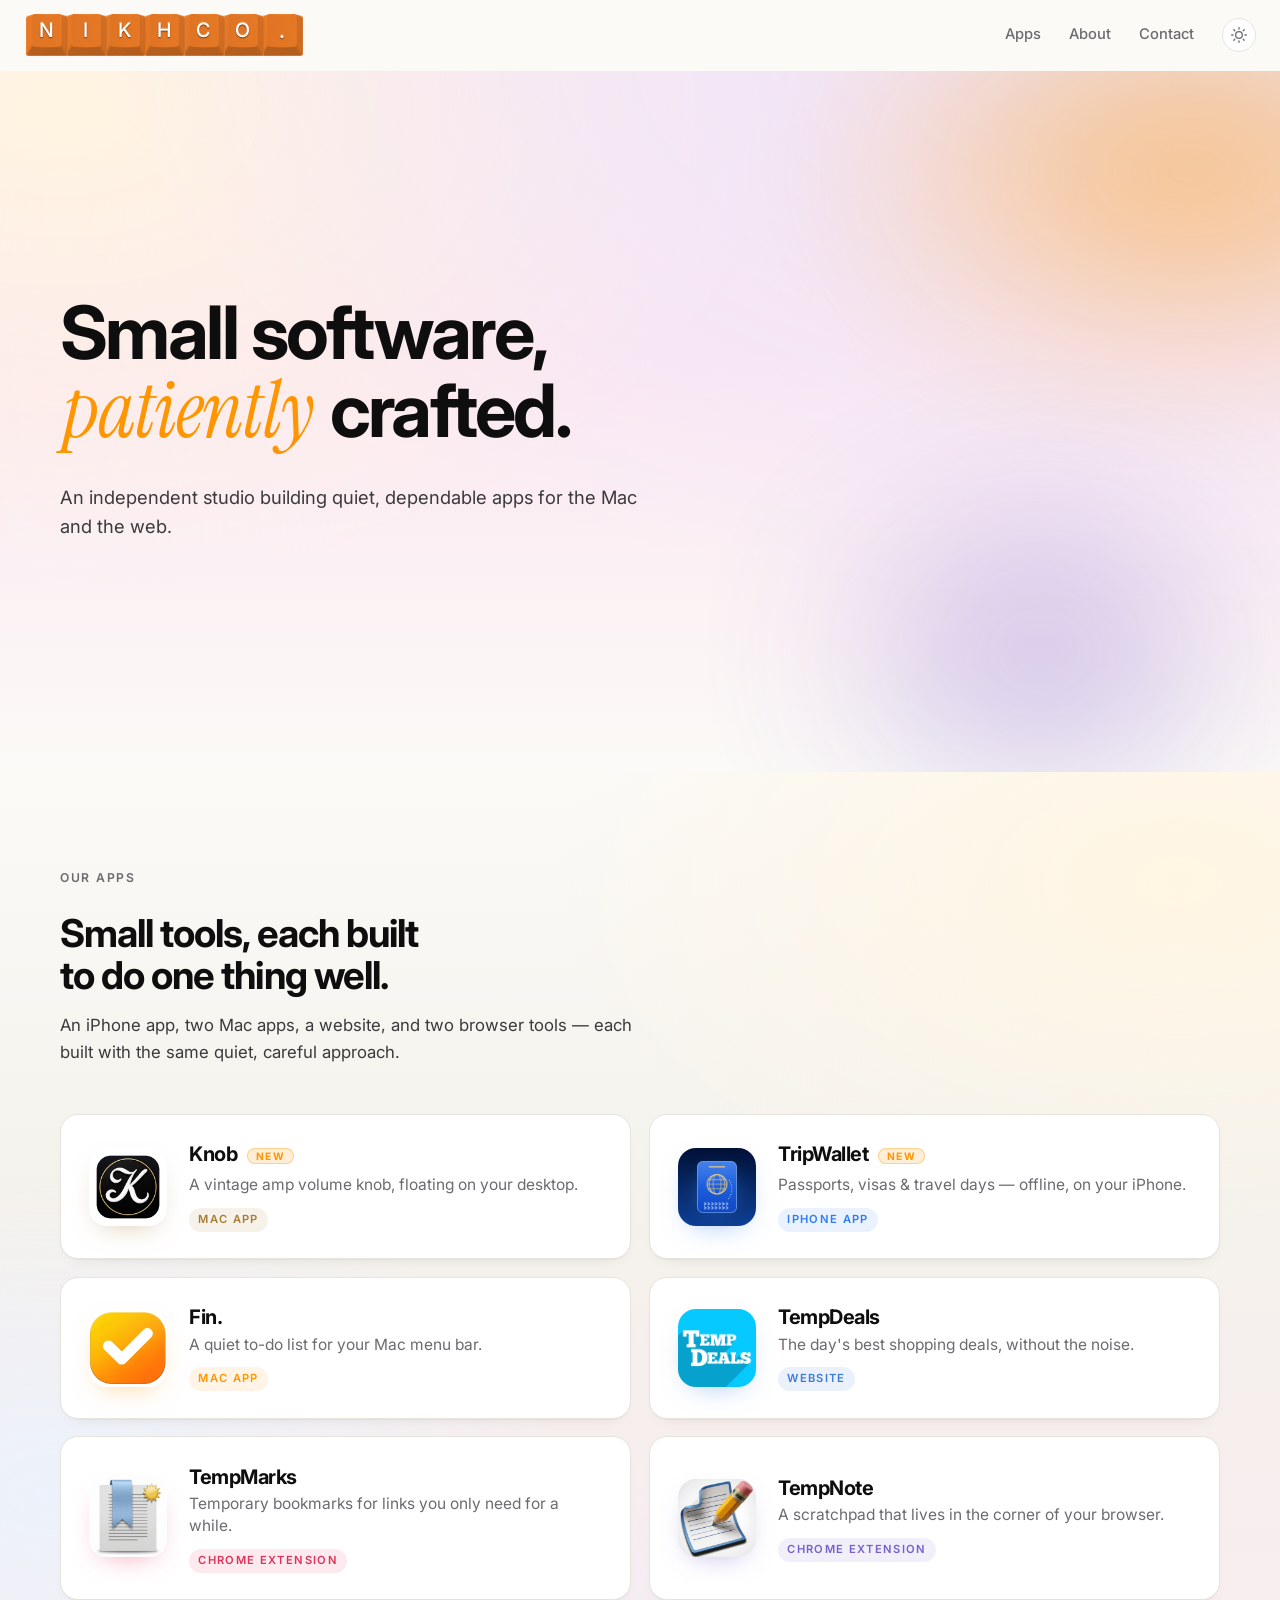
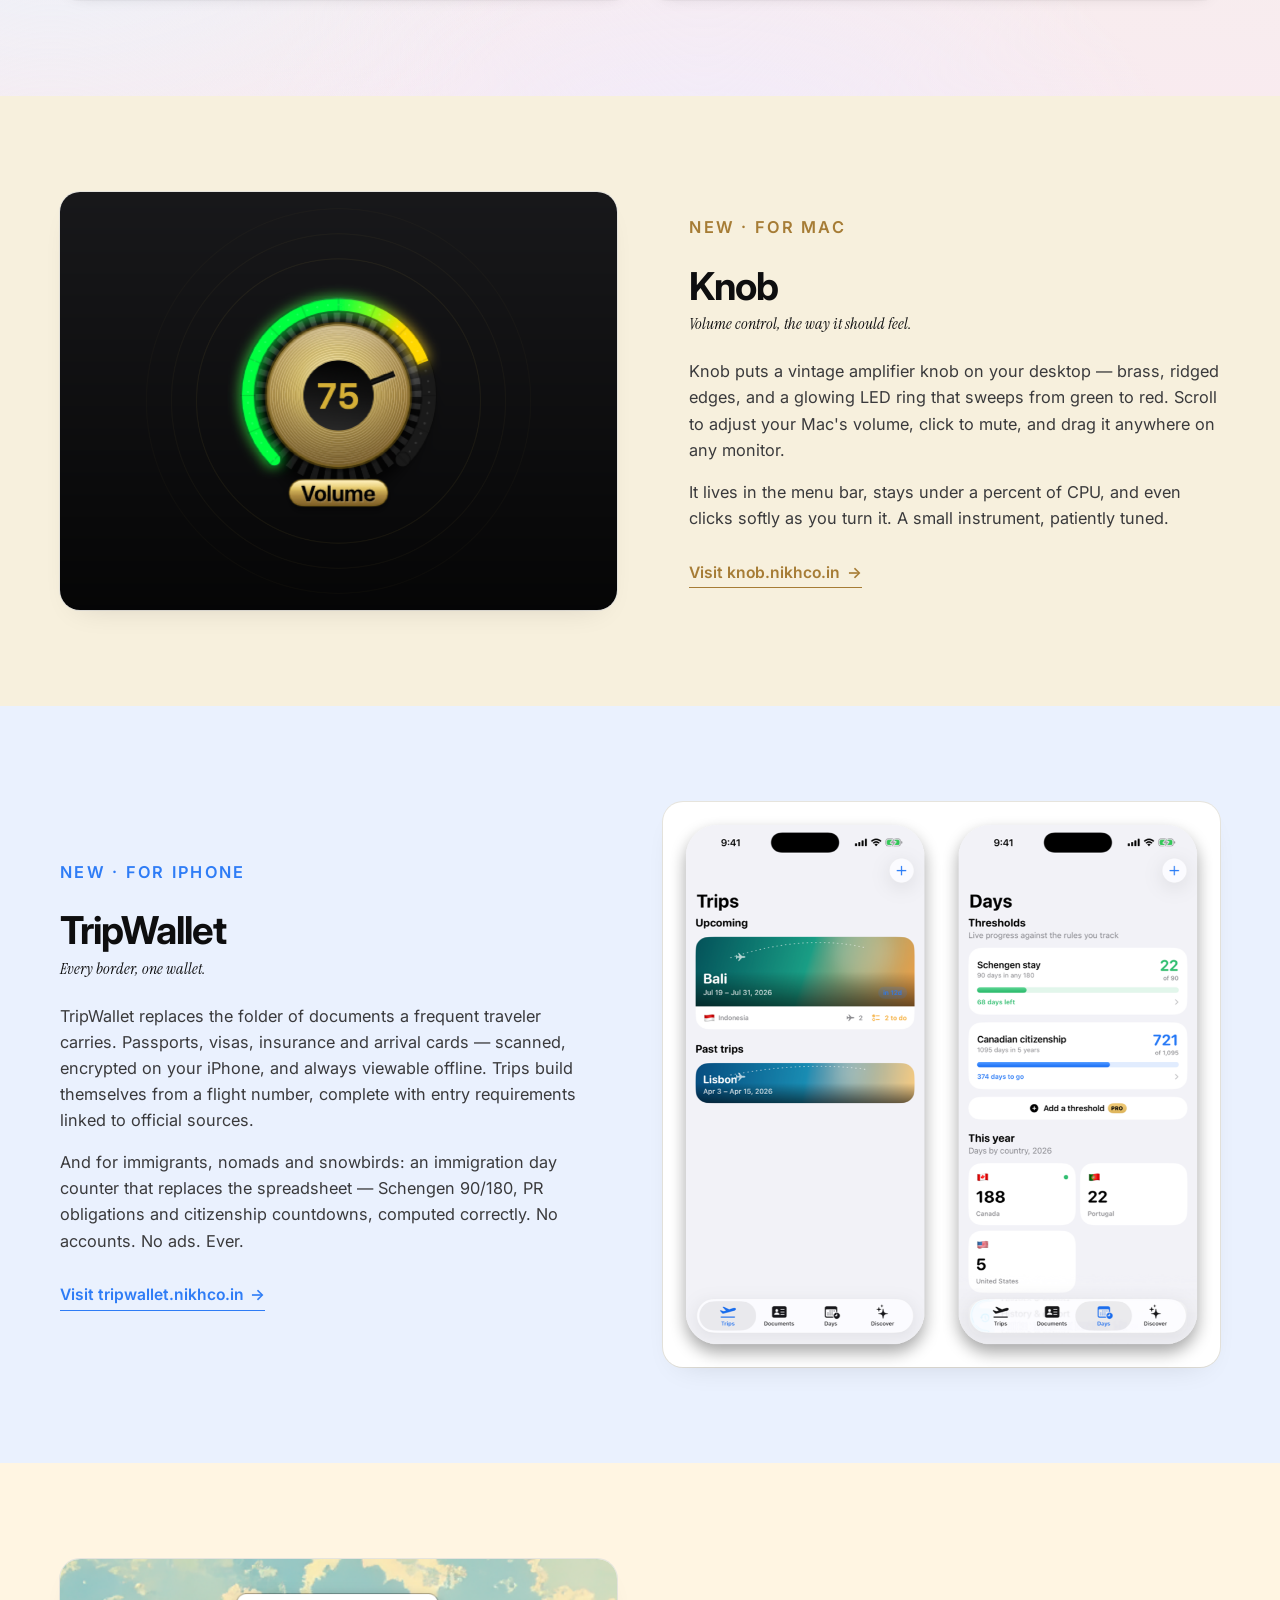
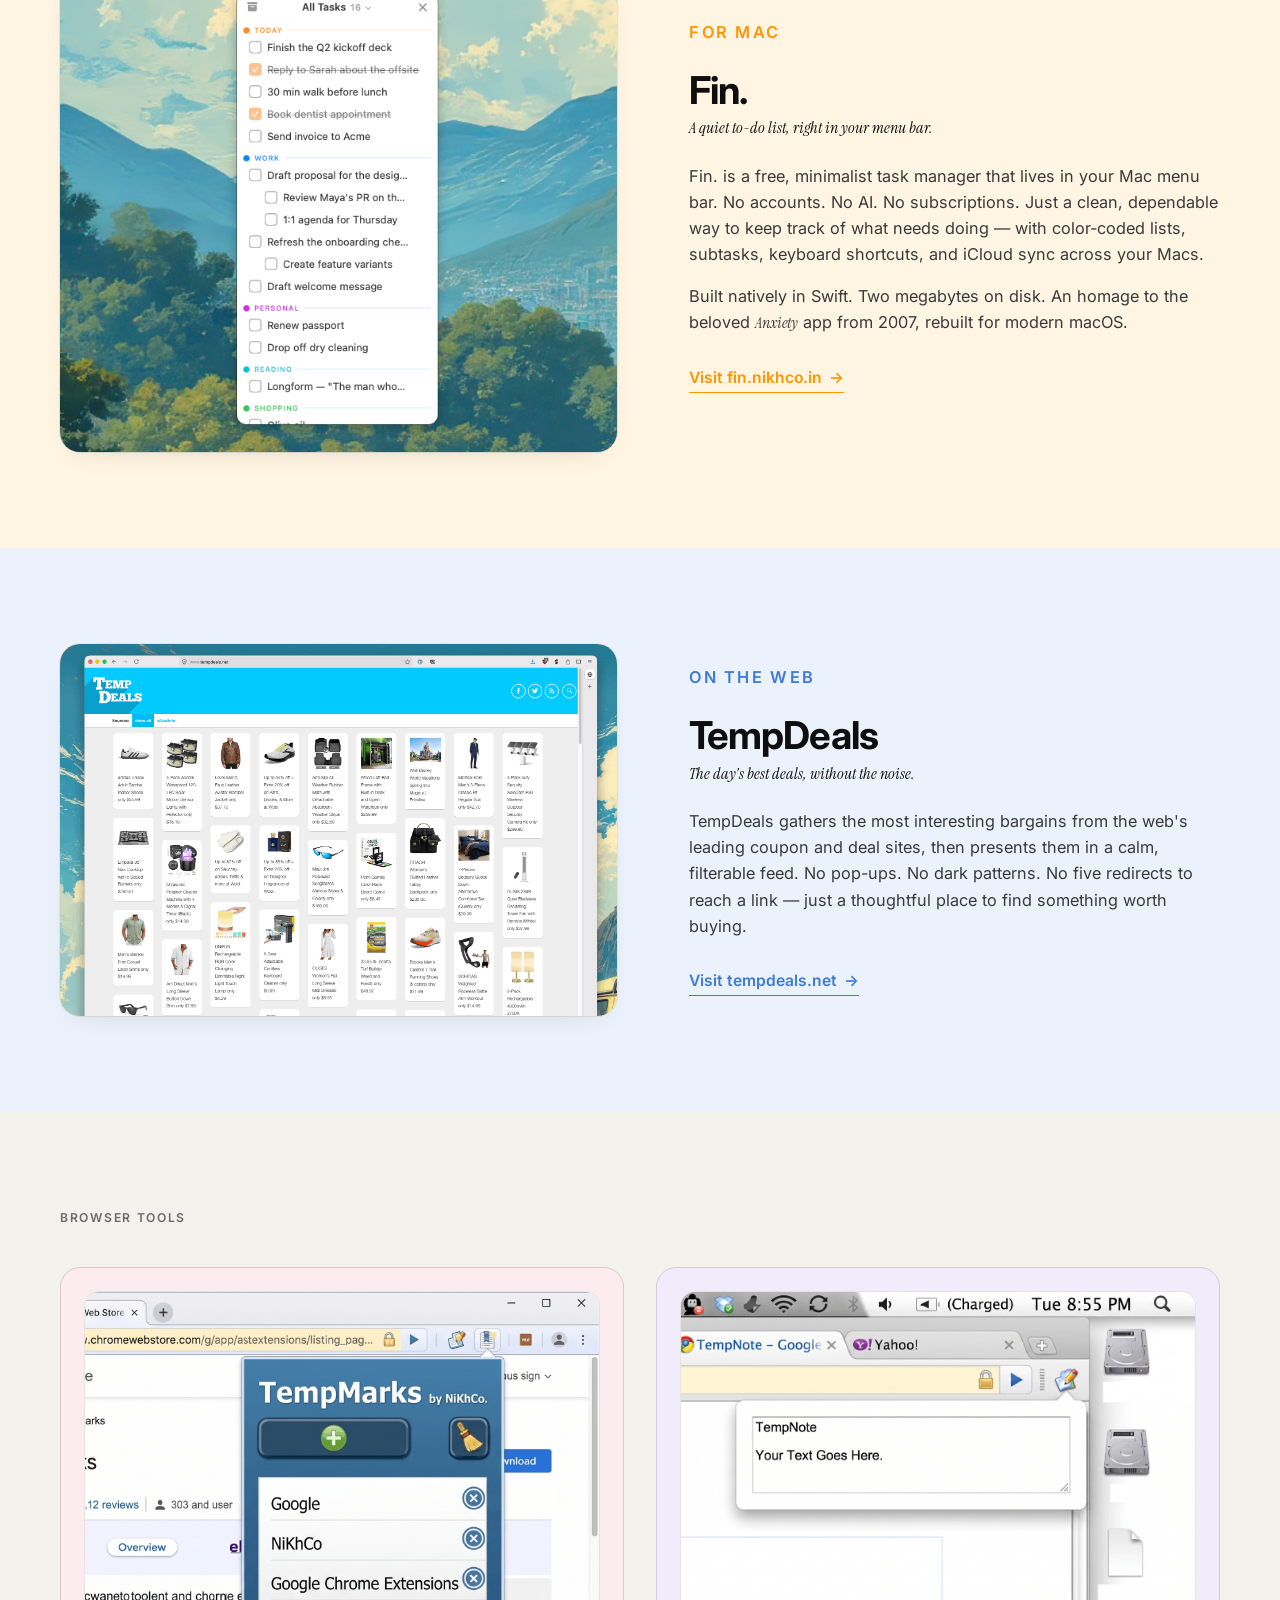
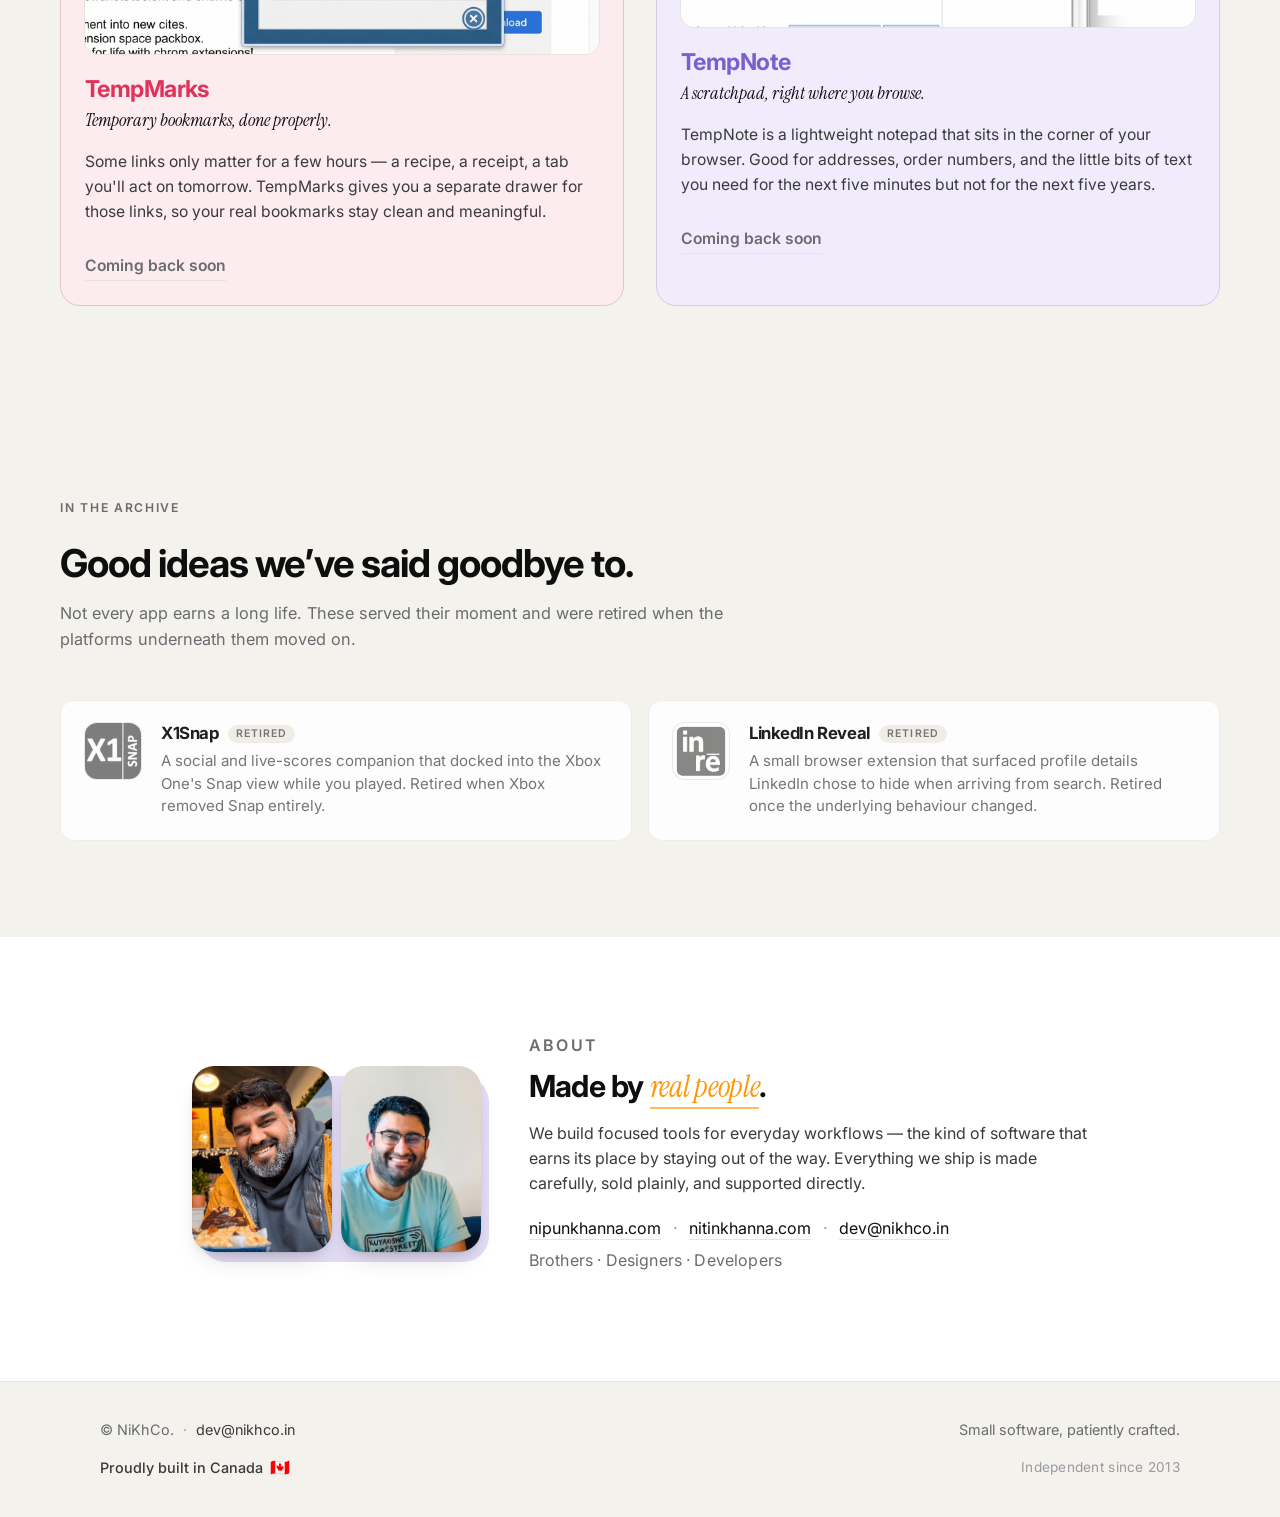
==== index.html @ 1d5c645f "Add Knob (Mac volume knob) — tile, feature section, JSON-LD; header + apps polish - Knob entry first" ====
<!DOCTYPE html>
<html lang="en">
  <head>
    <meta charset="UTF-8" />
    <meta name="viewport" content="width=device-width, initial-scale=1.0" />
    <meta http-equiv="X-UA-Compatible" content="IE=edge" />

    <!-- Primary SEO -->
    <title>NiKhCo. — Small software, patiently made. | Independent Mac &amp; web app studio</title>
    <meta
      name="description"
      content="NiKhCo. is an independent software studio building small, dependable apps for iPhone, Mac and the web. Makers of Knob (desktop volume knob for Mac), TripWallet (iOS travel document wallet), Fin. (menu bar to-do list for Mac), TempDeals, TempMarks, and TempNote. Proudly built in Canada since 2013."
    />
    <meta
      name="keywords"
      content="NiKhCo, independent software studio, Mac app studio, indie Mac developer, Knob, Mac volume knob widget, TripWallet, travel wallet iOS app, Fin app, Fin Mac to-do list, TempDeals, TempMarks, TempNote, small software, utility apps, Chrome extensions, Canadian software studio, quiet apps, minimalist software"
    />
    <meta name="author" content="NiKhCo." />
    <meta name="publisher" content="NiKhCo." />
    <meta name="robots" content="index, follow, max-image-preview:large, max-snippet:-1, max-video-preview:-1" />
    <meta name="googlebot" content="index, follow" />
    <meta name="bingbot" content="index, follow" />
    <meta name="theme-color" content="#FAFAF9" media="(prefers-color-scheme: light)" />
    <meta name="theme-color" content="#0E0E0F" media="(prefers-color-scheme: dark)" />
    <meta name="color-scheme" content="light dark" />

    <!-- AEO: Allow AI crawlers so LLMs can cite the studio accurately -->
    <meta name="GPTBot" content="index, follow" />
    <meta name="ClaudeBot" content="index, follow" />
    <meta name="PerplexityBot" content="index, follow" />
    <meta name="Google-Extended" content="index, follow" />
    <meta name="CCBot" content="index, follow" />
    <meta name="anthropic-ai" content="index, follow" />
    <meta name="Applebot" content="index, follow" />
    <meta name="Applebot-Extended" content="index, follow" />

    <!-- Open Graph -->
    <meta property="og:type" content="website" />
    <meta property="og:site_name" content="NiKhCo." />
    <meta property="og:title" content="NiKhCo. — Small software, patiently made." />
    <meta property="og:description" content="An independent studio building small, dependable apps for the Mac and the web. Makers of Knob, TripWallet, Fin., TempDeals, TempMarks, and TempNote." />
    <meta property="og:url" content="https://www.nikhco.in/" />
    <meta property="og:image" content="https://www.nikhco.in/assets_nikhco/og-image.png" />
    <meta property="og:image:alt" content="NiKhCo. — Small software, patiently made." />
    <meta property="og:locale" content="en_US" />

    <!-- Twitter -->
    <meta name="twitter:card" content="summary_large_image" />
    <meta name="twitter:title" content="NiKhCo. — Small software, patiently made." />
    <meta name="twitter:description" content="An independent studio building small, dependable apps for the Mac and the web." />
    <meta name="twitter:image" content="https://www.nikhco.in/assets_nikhco/og-image.png" />

    <link rel="canonical" href="https://www.nikhco.in/" />
    <link rel="icon" type="image/svg+xml" href="favicon.svg" />
    <link rel="alternate" hreflang="en" href="https://www.nikhco.in/" />

    <link rel="preconnect" href="https://fonts.googleapis.com" />
    <link rel="preconnect" href="https://fonts.gstatic.com" crossorigin />
    <link
      href="https://fonts.googleapis.com/css2?family=Inter:wght@400;500;600;700&family=Instrument+Serif:ital@0;1&display=swap"
      rel="stylesheet"
    />
    <link rel="stylesheet" href="styles.css?v=DEV" />

    <!-- Structured Data: Organization -->
    <script type="application/ld+json">
    {
      "@context": "https://schema.org",
      "@type": "Organization",
      "name": "NiKhCo.",
      "alternateName": ["NiKhCo", "NIKHCO"],
      "url": "https://www.nikhco.in",
      "logo": "https://www.nikhco.in/favicon.svg",
      "email": "dev@nikhco.in",
      "description": "NiKhCo. is an independent software studio building small, dependable apps for the Mac and the web. Proudly built in Canada.",
      "foundingDate": "2013",
      "foundingLocation": { "@type": "Country", "name": "Canada" },
      "address": { "@type": "PostalAddress", "addressCountry": "CA" },
      "sameAs": [
        "https://www.nipunkhanna.com",
        "https://www.nitinkhanna.com"
      ]
    }
    </script>

    <!-- Structured Data: WebSite (sitelinks search) -->
    <script type="application/ld+json">
    {
      "@context": "https://schema.org",
      "@type": "WebSite",
      "name": "NiKhCo.",
      "url": "https://www.nikhco.in",
      "publisher": { "@type": "Organization", "name": "NiKhCo." },
      "inLanguage": "en"
    }
    </script>

    <!-- Structured Data: ItemList of apps (AEO — lets LLMs enumerate products) -->
    <script type="application/ld+json">
    {
      "@context": "https://schema.org",
      "@type": "ItemList",
      "name": "Apps by NiKhCo.",
      "itemListOrder": "https://schema.org/ItemListUnordered",
      "numberOfItems": 6,
      "itemListElement": [
        {
          "@type": "ListItem",
          "position": 1,
          "item": {
            "@type": "SoftwareApplication",
            "name": "Knob",
            "description": "A vintage amp-inspired volume knob that floats on the Mac desktop. Scroll to adjust system volume, click to mute, drag it anywhere. Free download.",
            "applicationCategory": "UtilitiesApplication",
            "operatingSystem": "macOS 12.0 or later",
            "url": "https://knob.nikhco.in",
            "offers": { "@type": "Offer", "price": "0.00", "priceCurrency": "USD" },
            "publisher": { "@type": "Organization", "name": "NiKhCo." }
          }
        },
        {
          "@type": "ListItem",
          "position": 2,
          "item": {
            "@type": "SoftwareApplication",
            "name": "TripWallet",
            "description": "A premium, offline-first iOS travel wallet: passports, visas and trips encrypted on-device, entry-requirement checklists linked to official sources, and an immigration day counter with correct Schengen 90/180 math.",
            "applicationCategory": "TravelApplication",
            "operatingSystem": "iOS 26.0 or later",
            "url": "https://tripwallet.nikhco.in",
            "offers": { "@type": "Offer", "price": "0.00", "priceCurrency": "USD" },
            "publisher": { "@type": "Organization", "name": "NiKhCo." }
          }
        },
        {
          "@type": "ListItem",
          "position": 3,
          "item": {
            "@type": "SoftwareApplication",
            "name": "Fin.",
            "description": "A free, minimalist to-do list app that lives in the Mac menu bar. No accounts, no AI, no subscriptions. iCloud sync across Macs.",
            "applicationCategory": "ProductivityApplication",
            "operatingSystem": "macOS 13.0 or later",
            "url": "https://fin.nikhco.in",
            "offers": { "@type": "Offer", "price": "0.00", "priceCurrency": "USD" },
            "publisher": { "@type": "Organization", "name": "NiKhCo." }
          }
        },
        {
          "@type": "ListItem",
          "position": 4,
          "item": {
            "@type": "WebApplication",
            "name": "TempDeals",
            "description": "A calm, filterable feed of the best shopping deals from around the web.",
            "applicationCategory": "ShoppingApplication",
            "operatingSystem": "Web",
            "url": "https://tempdeals.net",
            "publisher": { "@type": "Organization", "name": "NiKhCo." }
          }
        },
        {
          "@type": "ListItem",
          "position": 5,
          "item": {
            "@type": "SoftwareApplication",
            "name": "TempMarks",
            "description": "A Chrome extension for temporary bookmarks — a separate drawer for links you only need for a little while.",
            "applicationCategory": "BrowserApplication",
            "operatingSystem": "Chrome",
            "publisher": { "@type": "Organization", "name": "NiKhCo." }
          }
        },
        {
          "@type": "ListItem",
          "position": 6,
          "item": {
            "@type": "SoftwareApplication",
            "name": "TempNote",
            "description": "A Chrome extension scratchpad that sits in the corner of your browser for short-lived notes.",
            "applicationCategory": "BrowserApplication",
            "operatingSystem": "Chrome",
            "publisher": { "@type": "Organization", "name": "NiKhCo." }
          }
        }
      ]
    }
    </script>

    <!-- Structured Data: FAQPage (AEO — answers LLMs may cite) -->
    <script type="application/ld+json">
    {
      "@context": "https://schema.org",
      "@type": "FAQPage",
      "mainEntity": [
        {
          "@type": "Question",
          "name": "What is NiKhCo.?",
          "acceptedAnswer": {
            "@type": "Answer",
            "text": "NiKhCo. is an independent software studio building small, dependable apps for the Mac and the web. It focuses on quiet, well-crafted tools that earn their place by staying out of the way. The studio is based in Canada and has been shipping independent software since 2013."
          }
        },
        {
          "@type": "Question",
          "name": "What apps does NiKhCo. make?",
          "acceptedAnswer": {
            "@type": "Answer",
            "text": "NiKhCo. makes six active apps: Knob — a vintage amp-inspired volume knob that floats on the Mac desktop; TripWallet — an offline-first iOS travel wallet for passports, visas, trips and immigration day counts; Fin. — a free, minimalist to-do list for the Mac menu bar; TempDeals — a clean, filterable feed of the best shopping deals from around the web; TempMarks — a Chrome extension for temporary bookmarks; and TempNote — a Chrome extension scratchpad for short-lived notes."
          }
        },
        {
          "@type": "Question",
          "name": "Is Fin. really free?",
          "acceptedAnswer": {
            "@type": "Answer",
            "text": "Yes. Fin. is completely free, with no subscriptions, in-app purchases, or feature locks. It does not require an account and uses no AI."
          }
        },
        {
          "@type": "Question",
          "name": "Where is NiKhCo. based?",
          "acceptedAnswer": {
            "@type": "Answer",
            "text": "NiKhCo. is proudly built in Canada and has operated as an independent studio since 2013."
          }
        },
        {
          "@type": "Question",
          "name": "How do I contact NiKhCo.?",
          "acceptedAnswer": {
            "@type": "Answer",
            "text": "You can reach the studio at dev@nikhco.in. Product-specific questions for Fin. can go to fin@nikhco.in."
          }
        }
      ]
    }
    </script>
  </head>
  <body>
    <header class="top" role="banner">
      <div class="top-inner">
        <a class="logo-tile" href="#top" aria-label="NiKhCo. home">
          <iframe
            class="logo-embed"
            src="nikhco-logo.html?v=DEV"
            title="NiKhCo. logo"
            scrolling="no"
            tabindex="-1"
            aria-hidden="true"
          ></iframe>
        </a>
        <nav class="top-nav" aria-label="Primary">
          <a href="#apps">Apps</a>
          <a href="#about">About</a>
          <a href="mailto:dev@nikhco.in">Contact</a>
          <button class="theme-toggle" id="themeToggle" aria-label="Toggle theme" type="button">
            <svg class="icon-sun" width="16" height="16" viewBox="0 0 24 24" fill="none" stroke="currentColor" stroke-width="2" stroke-linecap="round" stroke-linejoin="round" aria-hidden="true"><circle cx="12" cy="12" r="5"/><line x1="12" y1="1" x2="12" y2="3"/><line x1="12" y1="21" x2="12" y2="23"/><line x1="4.22" y1="4.22" x2="5.64" y2="5.64"/><line x1="18.36" y1="18.36" x2="19.78" y2="19.78"/><line x1="1" y1="12" x2="3" y2="12"/><line x1="21" y1="12" x2="23" y2="12"/><line x1="4.22" y1="19.78" x2="5.64" y2="18.36"/><line x1="18.36" y1="5.64" x2="19.78" y2="4.22"/></svg>
            <svg class="icon-moon" width="15" height="15" viewBox="0 0 24 24" fill="none" stroke="currentColor" stroke-width="2" stroke-linecap="round" stroke-linejoin="round" aria-hidden="true"><path d="M21 12.79A9 9 0 1 1 11.21 3 7 7 0 0 0 21 12.79z"/></svg>
          </button>
        </nav>
      </div>
    </header>

    <main id="top">
      <!-- HERO -->
      <section class="hero">
        <div class="hero-glow" aria-hidden="true"></div>
        <div class="hero-glow-2" aria-hidden="true"></div>
        <div class="section-inner hero-inner">
          <h1>Small software,<br><em>patiently</em> crafted.</h1>
          <p class="hero-sub">
            An independent studio building quiet, dependable apps for the Mac
            and the web.
          </p>
        </div>
      </section>

      <!-- APPS GRID -->
      <section id="apps" class="apps">
        <div class="section-inner">
          <p class="eyebrow">Our apps</p>
          <h2>Small tools, each built to do one thing well.</h2>
          <p class="apps-lede">
            An iPhone app, two Mac apps, a website, and two browser tools —
            each built with the same quiet, careful approach.
          </p>

          <div class="apps-grid">
            <a class="app-tile app-tile--knob" href="#knob">
              <div class="app-icon">
                <img src="assets_nikhco/products/Knob_Logo.png" alt="Knob app icon — cursive K on a dark badge with a gold ring" />
              </div>
              <div class="app-meta">
                <div class="app-meta-head">
                  <h3>Knob</h3>
                  <span class="chip chip-new">New</span>
                </div>
                <p>A vintage amp volume knob, floating on your desktop.</p>
                <span class="app-platform">Mac app</span>
              </div>
            </a>

            <a class="app-tile app-tile--tripwallet" href="#tripwallet">
              <div class="app-icon">
                <img src="assets_nikhco/products/TripWallet_Logo.png" alt="TripWallet app icon — blue passport with gold globe" />
              </div>
              <div class="app-meta">
                <div class="app-meta-head">
                  <h3>TripWallet</h3>
                  <span class="chip chip-new">New</span>
                </div>
                <p>Passports, visas &amp; travel days — offline, on your iPhone.</p>
                <span class="app-platform">iPhone app</span>
              </div>
            </a>

            <a class="app-tile app-tile--fin" href="#fin">
              <div class="app-icon">
                <img src="assets_nikhco/products/fin_logo.png" alt="Fin. app icon — orange rounded square with white checkmark" />
              </div>
              <div class="app-meta">
                <h3>Fin.</h3>
                <p>A quiet to-do list for your Mac menu bar.</p>
                <span class="app-platform">Mac app</span>
              </div>
            </a>

            <a class="app-tile app-tile--deals" href="#tempdeals">
              <div class="app-icon">
                <img src="assets_nikhco/products/TempDeals_Logo.png" alt="TempDeals logo" />
              </div>
              <div class="app-meta">
                <h3>TempDeals</h3>
                <p>The day's best shopping deals, without the noise.</p>
                <span class="app-platform">Website</span>
              </div>
            </a>

            <a class="app-tile app-tile--marks" href="#tempmarks">
              <div class="app-icon">
                <img src="assets_nikhco/products/TempMarks_Logo.png" alt="TempMarks logo" />
              </div>
              <div class="app-meta">
                <h3>TempMarks</h3>
                <p>Temporary bookmarks for links you only need for a while.</p>
                <span class="app-platform">Chrome extension</span>
              </div>
            </a>

            <a class="app-tile app-tile--note" href="#tempnote">
              <div class="app-icon">
                <img src="assets_nikhco/products/TempNotes_Logo.png" alt="TempNote logo" />
              </div>
              <div class="app-meta">
                <h3>TempNote</h3>
                <p>A scratchpad that lives in the corner of your browser.</p>
                <span class="app-platform">Chrome extension</span>
              </div>
            </a>
          </div>
        </div>
      </section>

      <!-- FEATURED: KNOB -->
      <section id="knob" class="feature feature--knob">
        <div class="section-inner feature-inner">
          <div class="feature-media">
            <img
              src="assets_nikhco/products/Knob_Screenshot.png"
              alt="Knob for Mac — a brass volume knob with a glowing LED ring, floating on the desktop"
              loading="lazy"
            />
          </div>
          <div class="feature-body">
            <p class="eyebrow eyebrow--accent">New · For Mac</p>
            <h2>Knob</h2>
            <p class="feature-tagline">Volume control, the way it should feel.</p>
            <p>
              Knob puts a vintage amplifier knob on your desktop — brass,
              ridged edges, and a glowing LED ring that sweeps from green to
              red. Scroll to adjust your Mac's volume, click to mute, and drag
              it anywhere on any monitor.
            </p>
            <p>
              It lives in the menu bar, stays under a percent of CPU, and even
              clicks softly as you turn it. A small instrument, patiently
              tuned.
            </p>
            <a class="learn-more" href="https://knob.nikhco.in" target="_blank" rel="noreferrer">
              Visit knob.nikhco.in <span aria-hidden="true">→</span>
            </a>
          </div>
        </div>
      </section>

      <!-- FEATURED: TRIPWALLET -->
      <section id="tripwallet" class="feature feature--tripwallet feature-alt">
        <div class="section-inner feature-inner">
          <div class="feature-media">
            <img
              src="assets_nikhco/products/TripWallet_Screenshots.png"
              alt="TripWallet for iPhone — trips with entry requirements and an immigration day counter with Schengen progress"
              loading="lazy"
            />
          </div>
          <div class="feature-body">
            <p class="eyebrow eyebrow--accent">New · For iPhone</p>
            <h2>TripWallet</h2>
            <p class="feature-tagline">Every border, one wallet.</p>
            <p>
              TripWallet replaces the folder of documents a frequent traveler
              carries. Passports, visas, insurance and arrival cards — scanned,
              encrypted on your iPhone, and always viewable offline. Trips build
              themselves from a flight number, complete with entry requirements
              linked to official sources.
            </p>
            <p>
              And for immigrants, nomads and snowbirds: an immigration day
              counter that replaces the spreadsheet — Schengen 90/180, PR
              obligations and citizenship countdowns, computed correctly. No
              accounts. No ads. Ever.
            </p>
            <a class="learn-more" href="https://tripwallet.nikhco.in" target="_blank" rel="noreferrer">
              Visit tripwallet.nikhco.in <span aria-hidden="true">→</span>
            </a>
          </div>
        </div>
      </section>

      <!-- FEATURED: FIN -->
      <section id="fin" class="feature feature--fin">
        <div class="section-inner feature-inner">
          <div class="feature-media">
            <img
              src="assets_nikhco/products/fin_screenshot.png"
              alt="Fin. for Mac — a quiet menu bar to-do list with color-coded lists and subtasks"
              loading="lazy"
            />
          </div>
          <div class="feature-body">
            <p class="eyebrow eyebrow--accent">For Mac</p>
            <h2>Fin.</h2>
            <p class="feature-tagline">A quiet to-do list, right in your menu bar.</p>
            <p>
              Fin. is a free, minimalist task manager that lives in your Mac
              menu bar. No accounts. No AI. No subscriptions. Just a clean,
              dependable way to keep track of what needs doing — with
              color-coded lists, subtasks, keyboard shortcuts, and iCloud sync
              across your Macs.
            </p>
            <p>
              Built natively in Swift. Two megabytes on disk. An homage to the
              beloved <em>Anxiety</em> app from 2007, rebuilt for modern macOS.
            </p>
            <a class="learn-more" href="https://fin.nikhco.in" target="_blank" rel="noreferrer">
              Visit fin.nikhco.in <span aria-hidden="true">→</span>
            </a>
          </div>
        </div>
      </section>

      <!-- FEATURED: TEMPDEALS -->
      <section id="tempdeals" class="feature feature--deals">
        <div class="section-inner feature-inner">
          <div class="feature-media">
            <img
              src="assets_nikhco/products/TempDeals_Screenshots.png"
              alt="TempDeals — a clean feed of the web's best shopping deals, with filters and categories"
              loading="lazy"
            />
          </div>
          <div class="feature-body">
            <p class="eyebrow eyebrow--accent">On the web</p>
            <h2>TempDeals</h2>
            <p class="feature-tagline">The day's best deals, without the noise.</p>
            <p>
              TempDeals gathers the most interesting bargains from the web's
              leading coupon and deal sites, then presents them in a calm,
              filterable feed. No pop-ups. No dark patterns. No five redirects
              to reach a link — just a thoughtful place to find something worth
              buying.
            </p>
            <a class="learn-more" href="https://tempdeals.net" target="_blank" rel="noreferrer">
              Visit tempdeals.net <span aria-hidden="true">→</span>
            </a>
          </div>
        </div>
      </section>

      <!-- BROWSER TOOLS -->
      <section class="feature-pair">
        <div class="section-inner">
          <p class="eyebrow pair-eyebrow">Browser tools</p>

          <div class="pair-grid">
            <article id="tempmarks" class="pair-card pair-card--marks">
              <div class="pair-media">
                <img
                  src="assets_nikhco/products/TempMarks_Screenshot.png"
                  alt="TempMarks — a drawer for temporary bookmarks"
                  loading="lazy"
                />
              </div>
              <div class="pair-body">
                <h3>TempMarks</h3>
                <p class="feature-tagline">Temporary bookmarks, done properly.</p>
                <p>
                  Some links only matter for a few hours — a recipe, a
                  receipt, a tab you'll act on tomorrow. TempMarks gives you a
                  separate drawer for those links, so your real bookmarks stay
                  clean and meaningful.
                </p>
                <span class="learn-more learn-more-muted">Coming back soon</span>
              </div>
            </article>

            <article id="tempnote" class="pair-card pair-card--note">
              <div class="pair-media">
                <img
                  src="assets_nikhco/products/TempNote_Screenshot.png"
                  alt="TempNote — a scratchpad that lives in your browser"
                  loading="lazy"
                />
              </div>
              <div class="pair-body">
                <h3>TempNote</h3>
                <p class="feature-tagline">A scratchpad, right where you browse.</p>
                <p>
                  TempNote is a lightweight notepad that sits in the corner of
                  your browser. Good for addresses, order numbers, and the
                  little bits of text you need for the next five minutes but
                  not for the next five years.
                </p>
                <span class="learn-more learn-more-muted">Coming back soon</span>
              </div>
            </article>
          </div>
        </div>
      </section>

      <!-- RETIRED -->
      <section class="retired">
        <div class="section-inner">
          <div class="retired-head">
            <p class="eyebrow">In the archive</p>
            <h2>Good ideas we&rsquo;ve said goodbye&nbsp;to.</h2>
            <p class="retired-lede">
              Not every app earns a long life. These served their moment and
              were retired when the platforms underneath them moved on.
            </p>
          </div>

          <div class="retired-grid">
            <article class="retired-card">
              <div class="retired-icon">
                <img
                  src="assets_nikhco/products/X1Snap_Logo.png"
                  alt="X1Snap logo"
                  loading="lazy"
                />
              </div>
              <div>
                <h3>X1Snap <span class="retired-tag">Retired</span></h3>
                <p>
                  A social and live-scores companion that docked into the Xbox
                  One's Snap view while you played. Retired when Xbox removed
                  Snap entirely.
                </p>
              </div>
            </article>

            <article class="retired-card">
              <div class="retired-icon">
                <img
                  src="assets_nikhco/products/LinkedinReveal_Logo.png"
                  alt="LinkedIn Reveal logo"
                  loading="lazy"
                />
              </div>
              <div>
                <h3>LinkedIn Reveal <span class="retired-tag">Retired</span></h3>
                <p>
                  A small browser extension that surfaced profile details
                  LinkedIn chose to hide when arriving from search. Retired
                  once the underlying behaviour changed.
                </p>
              </div>
            </article>
          </div>
        </div>
      </section>

      <!-- ABOUT -->
      <section id="about" class="about">
        <div class="section-inner about-inner makers">
          <div class="makers-photos" aria-hidden="true">
            <figure class="makers-photo makers-photo--1">
              <img src="assets_nikhco/founders/Nipun.png" alt="" loading="lazy" />
            </figure>
            <figure class="makers-photo makers-photo--2">
              <img src="assets_nikhco/founders/nitin.png" alt="" loading="lazy" />
            </figure>
          </div>
          <div class="makers-body">
            <p class="eyebrow">About</p>
            <h2>Made by <em>real people</em>.</h2>
            <p>
              We build focused tools for everyday workflows — the kind of
              software that earns its place by staying out of the way.
              Everything we ship is made carefully, sold plainly, and
              supported directly.
            </p>
            <p class="about-meta">
              <a href="https://www.nipunkhanna.com" target="_blank" rel="noreferrer">nipunkhanna.com</a>
              <span class="sep">·</span>
              <a href="https://www.nitinkhanna.com" target="_blank" rel="noreferrer">nitinkhanna.com</a>
              <span class="sep">·</span>
              <a href="mailto:dev@nikhco.in">dev@nikhco.in</a>
            </p>
            <p class="makers-role">Brothers · Designers · Developers</p>
          </div>
        </div>
      </section>
    </main>

    <footer class="site-footer" role="contentinfo">
      <div class="footer-inner">
        <div class="footer-row">
          <div class="footer-left">
            <span>&copy; NiKhCo.</span>
            <span class="footer-divider">·</span>
            <a href="mailto:dev@nikhco.in">dev@nikhco.in</a>
          </div>
          <div class="footer-right">
            <span>Small software, patiently crafted.</span>
          </div>
        </div>
        <div class="footer-row">
          <div class="footer-left">
            <span class="made-in-canada">
              Proudly built in Canada
              <span class="flag-ca" aria-label="Canadian flag" role="img">🇨🇦</span>
            </span>
          </div>
          <div class="footer-right">
            <span class="since">Independent since 2013</span>
          </div>
        </div>
      </div>
    </footer>

    <script src="script.js?v=DEV"></script>
  </body>
</html>
---- styles.css ----
/* =====================================================================
   NiKhCo. — Landing styles
   Quiet, minimalist, editorial. Subtle per-section color tints.
   Light mode default with a warm dark mode.
   ===================================================================== */

:root {
  /* Neutrals */
  --bg: #FBFAF7;
  --bg-soft: #F4F2EC;
  --bg-tile: #FFFFFF;
  --ink: #0E0E0F;
  --ink-2: #3A3A3C;
  --muted: #6B6B70;
  --muted-2: #9A9A9F;
  --border: #E6E4DD;
  --border-soft: #EFEDE6;

  /* Brand accents — used subtly across sections */
  --accent-fin: #FF9500;
  --accent-fin-2: #FFD93D;
  --accent-knob: #A67C35;
  --accent-tripwallet: #2E7CF6;
  --accent-tripwallet-2: #E8C36A;
  --accent-deals: #3E7BD6;
  --accent-marks: #E0335B;
  --accent-note: #7A5FCE;
  --accent-ink: #0E0E0F;

  /* Section tints (light mode) */
  --tint-hero-from: #FFF4E1;
  --tint-hero-via:  #FBE7F1;
  --tint-hero-to:   #EDE5FB;
  --tint-fin:   #FFF5E2;
  --tint-knob:  #F7F0DD;
  --tint-tripwallet: #EAF1FE;
  --tint-deals: #ECF2FB;
  --tint-marks: #FCEBEF;
  --tint-note:  #F1ECFB;
  --tint-retired: #F4F2EC;
  --tint-apps: #FBFAF7;
  --tint-about: #FFFFFF;

  --shadow-card: 0 1px 0 rgba(0,0,0,0.02), 0 12px 32px -18px rgba(20,12,6,0.16);
  --shadow-soft: 0 1px 0 rgba(0,0,0,0.03), 0 8px 18px -14px rgba(20,12,6,0.18);
  --ring: 0 0 0 1px var(--border);

  --retired-tag-bg: #EFEDE6;
  --retired-tag-fg: #6B6B70;
}

[data-theme="dark"] {
  --bg: #0E0E0F;
  --bg-soft: #131315;
  --bg-tile: #161618;
  --ink: #F3F1EC;
  --ink-2: #D5D3CD;
  --muted: #A8A69F;
  --muted-2: #72706B;
  --border: #2A2A2C;
  --border-soft: #1E1E20;

  --accent-fin: #FFB64A;
  --accent-fin-2: #FFD93D;
  --accent-knob: #D4AF37;
  --accent-tripwallet: #4D8DFF;
  --accent-tripwallet-2: #E8C36A;
  --accent-deals: #6AA0F2;
  --accent-marks: #F25A7C;
  --accent-note: #A488E8;
  --accent-ink: #F3F1EC;

  --tint-hero-from: #1B140E;
  --tint-hero-via:  #1A0F15;
  --tint-hero-to:   #120E1A;
  --tint-fin:   #1E170F;
  --tint-knob:  #1B1508;
  --tint-tripwallet: #0D1526;
  --tint-deals: #0F1826;
  --tint-marks: #261018;
  --tint-note:  #1A1330;
  --tint-retired: #111113;
  --tint-apps: #0E0E0F;
  --tint-about: #0E0E0F;

  --shadow-card: 0 1px 0 rgba(0,0,0,0.4), 0 20px 40px -24px rgba(0,0,0,0.7);
  --shadow-soft: 0 1px 0 rgba(0,0,0,0.35), 0 10px 24px -18px rgba(0,0,0,0.7);
  --ring: 0 0 0 1px var(--border);

  --retired-tag-bg: #1E1E20;
  --retired-tag-fg: #A8A69F;
}

* { margin: 0; padding: 0; box-sizing: border-box; }

html {
  scroll-behavior: smooth;
  scroll-padding-top: 90px;
}

body {
  font-family: "Inter", -apple-system, BlinkMacSystemFont, "Segoe UI",
    "Helvetica Neue", Arial, sans-serif;
  background: var(--bg);
  color: var(--ink);
  line-height: 1.6;
  font-size: 16px;
  -webkit-font-smoothing: antialiased;
  -moz-osx-font-smoothing: grayscale;
  transition: background-color 0.25s ease, color 0.25s ease;
}

a { color: inherit; text-decoration: none; }
img { max-width: 100%; display: block; }

em {
  font-family: "Instrument Serif", Georgia, "Times New Roman", serif;
  font-style: italic;
  font-weight: 400;
  letter-spacing: -0.01em;
}

/* ---------- Header ---------- */
/* Fully transparent at page load; the translucent glass appears only once
   the user scrolls (script.js toggles .is-scrolled). */
.top {
  position: sticky;
  top: 0;
  z-index: 50;
  padding: 0.5rem 1.5rem;
  background: transparent;
  border-bottom: 1px solid transparent;
  transition: border-color 0.2s ease, background-color 0.25s ease;
}

.top-inner {
  max-width: 1280px;
  margin: 0 auto;
  display: flex;
  align-items: center;
  justify-content: space-between;
  gap: 1rem;
}

.top.is-scrolled {
  border-bottom-color: var(--border-soft);
  background: color-mix(in srgb, var(--bg) 82%, transparent);
  backdrop-filter: saturate(180%) blur(14px);
  -webkit-backdrop-filter: saturate(180%) blur(14px);
}

.logo-tile {
  display: inline-flex;
  align-items: center;
}

/* ---------- Logo (animated keycap embed) ---------- */
.logo-embed {
  display: block;
  width: 281px;
  height: 54px;
  border: 0;
  background: transparent;
  /* Decorative animation; the wrapping <a> handles the click. */
  pointer-events: none;
}

/* ---------- Nav ---------- */
.top-nav {
  display: flex;
  align-items: center;
  gap: 1.75rem;
}

.top-nav a {
  font-size: 0.92rem;
  font-weight: 500;
  color: var(--muted);
  transition: color 150ms;
}

.top-nav a:hover { color: var(--ink); }

.theme-toggle {
  display: inline-grid;
  place-items: center;
  width: 34px;
  height: 34px;
  border: 1px solid var(--border);
  background: var(--bg-tile);
  border-radius: 999px;
  color: var(--muted);
  cursor: pointer;
  transition: color 150ms, border-color 150ms, background-color 150ms;
}

.theme-toggle:hover { color: var(--ink); border-color: var(--ink); }
.theme-toggle .icon-moon { display: none; }
[data-theme="dark"] .theme-toggle .icon-sun { display: none; }
[data-theme="dark"] .theme-toggle .icon-moon { display: inline-block; }

/* ---------- Layout: full-width sections w/ inner wrapper ---------- */
main { display: block; width: 100%; }

section {
  padding: 6rem 2.5rem;
  position: relative;
}

.section-inner {
  max-width: 1160px;
  margin: 0 auto;
  width: 100%;
}

.eyebrow {
  font-size: 0.76rem;
  font-weight: 600;
  text-transform: uppercase;
  letter-spacing: 0.14em;
  color: var(--muted);
  margin-bottom: 1.5rem;
}

.eyebrow--accent { color: var(--section-accent, var(--ink)); }

h1, h2, h3 {
  font-weight: 700;
  letter-spacing: -0.025em;
  color: var(--ink);
}

h1 {
  font-size: clamp(2.6rem, 6vw, 4.6rem);
  line-height: 1.02;
  letter-spacing: -0.035em;
}

h2 {
  font-size: clamp(1.8rem, 3vw, 2.6rem);
  line-height: 1.1;
  text-wrap: balance;
}

h1 { text-wrap: balance; }

h3 { font-size: 1.2rem; line-height: 1.3; }
p { color: var(--ink-2); }

/* ---------- Hero (soft color gradient) ---------- */
.hero {
  padding-top: 14rem;
  padding-bottom: 14.5rem;
  background:
    radial-gradient(1600px 900px at 90% -5%, var(--tint-hero-to) 0%, transparent 65%),
    radial-gradient(1200px 800px at 5% 5%, var(--tint-hero-from) 0%, transparent 60%),
    linear-gradient(180deg, var(--tint-hero-via) 0%, var(--tint-hero-via) 40%, var(--bg) 100%);
  overflow: hidden;
}

.hero-glow,
.hero-glow-2 {
  position: absolute;
  pointer-events: none;
  filter: blur(80px);
}

.hero-glow {
  top: -220px;
  left: 50%;
  width: 1100px;
  height: 640px;
  background: radial-gradient(closest-side, color-mix(in srgb, var(--accent-fin) 58%, transparent), transparent 70%);
  opacity: 0.95;
  animation: heroGlowDrift 6s ease-in-out infinite alternate;
}

.hero-glow-2 {
  bottom: -160px;
  right: -120px;
  width: 720px;
  height: 560px;
  background: radial-gradient(closest-side, color-mix(in srgb, var(--accent-note) 52%, transparent), transparent 68%);
  opacity: 0.85;
  animation: heroGlowDrift2 7.5s ease-in-out infinite alternate;
}

@keyframes heroGlowDrift {
  0%   { transform: translate(-60%, -20px) scale(0.95); opacity: 0.75; }
  100% { transform: translate(-32%, 60px)  scale(1.15); opacity: 1; }
}

@keyframes heroGlowDrift2 {
  0%   { transform: translate(40px, 40px)   scale(0.95); opacity: 0.7; }
  100% { transform: translate(-120px, -80px) scale(1.2);  opacity: 1; }
}

.hero h1 em {
  color: var(--accent-fin);
  font-size: 1.08em;
  padding: 0 0.04em;
}

.hero-sub {
  margin-top: 2rem;
  max-width: 38rem;
  font-size: 1.15rem;
  color: var(--ink-2);
  line-height: 1.55;
}

/* ---------- Apps grid ---------- */
/* Colorful but quiet: warm/cool radials drifting over a soft vertical wash,
   so the section reads as a continuation of the hero rather than flat grey. */
.apps {
  position: relative;
  background:
    radial-gradient(1000px 560px at 92% 12%, var(--tint-fin) 0%, transparent 62%),
    radial-gradient(860px 520px at 4% 78%, var(--tint-deals) 0%, transparent 60%),
    radial-gradient(760px 460px at 55% 108%, var(--tint-note) 0%, transparent 62%),
    linear-gradient(180deg, var(--bg) 0%, var(--bg-soft) 45%, var(--tint-hero-via) 130%);
  overflow: hidden;
}

.apps h2 { max-width: 34rem; margin-bottom: 1rem; }

.apps-lede {
  max-width: 36rem;
  margin-bottom: 3rem;
  font-size: 1.05rem;
  color: var(--ink-2);
  line-height: 1.6;
}

.apps-grid {
  display: grid;
  grid-template-columns: repeat(2, 1fr);
  gap: 1.1rem;
}

.app-tile {
  --tile-accent: var(--ink);
  display: flex;
  align-items: center;
  gap: 1.4rem;
  padding: 1.65rem 1.75rem;
  background: var(--bg-tile);
  border: 1px solid var(--border);
  border-radius: 18px;
  transition: border-color 0.18s ease, transform 0.18s ease,
    box-shadow 0.2s ease;
  position: relative;
  overflow: hidden;
  box-shadow: var(--shadow-soft);
}

.app-tile:hover {
  border-color: var(--tile-accent);
  transform: translateY(-3px);
  box-shadow: var(--shadow-card);
}

.app-tile--knob { --tile-accent: var(--accent-knob); }
.app-tile--tripwallet { --tile-accent: var(--accent-tripwallet); }
.app-tile--fin   { --tile-accent: var(--accent-fin); }
.app-tile--deals { --tile-accent: var(--accent-deals); }
.app-tile--marks { --tile-accent: var(--accent-marks); }
.app-tile--note  { --tile-accent: var(--accent-note); }

.app-icon {
  flex: 0 0 78px;
  width: 78px;
  height: 78px;
  display: grid;
  place-items: center;
  border-radius: 18px;
  overflow: hidden;
  box-shadow: 0 10px 28px -14px color-mix(in srgb, var(--tile-accent) 55%, transparent);
  transition: transform 0.2s ease;
}

.app-tile:hover .app-icon { transform: translateY(-1px) rotate(-2deg); }

.app-icon img {
  width: 100%;
  height: 100%;
  object-fit: contain;
}

.app-meta-head {
  display: flex;
  align-items: center;
  gap: 0.6rem;
  margin-bottom: 0.25rem;
}

.app-meta-head h3 { margin-bottom: 0; }
.app-meta h3 { margin-bottom: 0.2rem; font-size: 1.25rem; }
.app-meta p { font-size: 0.97rem; color: var(--muted); line-height: 1.45; }

.app-platform {
  display: inline-block;
  margin-top: 0.7rem;
  font-size: 0.7rem;
  font-weight: 600;
  letter-spacing: 0.12em;
  text-transform: uppercase;
  color: var(--tile-accent);
  padding: 3px 9px;
  border-radius: 999px;
  background: color-mix(in srgb, var(--tile-accent) 10%, transparent);
}

.chip {
  display: inline-flex;
  align-items: center;
  font-size: 0.64rem;
  font-weight: 700;
  letter-spacing: 0.14em;
  text-transform: uppercase;
  padding: 3px 9px;
  border-radius: 999px;
  line-height: 1;
}

.chip-new {
  color: var(--accent-fin);
  background: color-mix(in srgb, var(--accent-fin) 16%, transparent);
  box-shadow: inset 0 0 0 1px color-mix(in srgb, var(--accent-fin) 35%, transparent);
}

/* ---------- Feature (full-width colored spotlight) ---------- */
.feature { --section-accent: var(--ink); background: var(--bg); }
.feature--knob  { background: var(--tint-knob);  --section-accent: var(--accent-knob); }
.feature--tripwallet { background: var(--tint-tripwallet); --section-accent: var(--accent-tripwallet); }
.feature--fin   { background: var(--tint-fin);   --section-accent: var(--accent-fin); }
.feature--deals { background: var(--tint-deals); --section-accent: var(--accent-deals); }

.feature-inner {
  display: grid;
  grid-template-columns: 1.05fr 1fr;
  gap: 4.5rem;
  align-items: center;
}

.feature-alt .feature-inner { grid-template-columns: 1fr 1.05fr; }
.feature-alt .feature-media { order: 2; }
.feature-alt .feature-body  { order: 1; }

.feature-media {
  position: relative;
  border-radius: 20px;
  overflow: hidden;
  background: var(--bg-tile);
  box-shadow: var(--shadow-card), var(--ring);
  transform: translateZ(0);
}

.feature-media img {
  width: 100%;
  height: auto;
  display: block;
}

.feature-body h2 { margin-bottom: 0.4rem; }

.feature-tagline {
  font-family: "Instrument Serif", Georgia, serif;
  font-style: italic;
  font-size: 1.55rem;
  line-height: 1.3;
  color: var(--ink);
  margin-bottom: 1.5rem;
}

.feature-body p + p { margin-top: 1rem; }
.feature-body p { font-size: 1.02rem; }

.learn-more {
  display: inline-flex;
  align-items: center;
  gap: 0.4rem;
  margin-top: 1.8rem;
  font-size: 0.98rem;
  font-weight: 600;
  color: var(--section-accent, var(--ink));
  border-bottom: 1.5px solid currentColor;
  padding-bottom: 2px;
  transition: gap 0.2s ease;
}

.learn-more:hover { gap: 0.7rem; }

.learn-more-muted {
  color: var(--muted);
  border-bottom-color: var(--border);
  cursor: default;
}

.learn-more-muted:hover { gap: 0.4rem; }

/* ---------- Browser tools pair ---------- */
.feature-pair { background: var(--bg-soft); }
.pair-eyebrow { margin-bottom: 2.5rem; }

.pair-grid {
  display: grid;
  grid-template-columns: 1fr 1fr;
  gap: 2rem;
}

.pair-card {
  --card-accent: var(--ink);
  --card-tint: var(--bg-tile);
  display: flex;
  flex-direction: column;
  gap: 1.25rem;
  background: var(--card-tint);
  border: 1px solid var(--border);
  border-radius: 20px;
  padding: 1.5rem;
  transition: transform 0.2s ease, box-shadow 0.2s ease;
}

.pair-card:hover {
  transform: translateY(-2px);
  box-shadow: var(--shadow-card);
}

.pair-card--marks { --card-accent: var(--accent-marks); --card-tint: var(--tint-marks); }
.pair-card--note  { --card-accent: var(--accent-note);  --card-tint: var(--tint-note); }

.pair-card { border-color: color-mix(in srgb, var(--card-accent) 18%, var(--border)); }

.pair-media {
  border-radius: 14px;
  overflow: hidden;
  background: var(--bg-tile);
  box-shadow: var(--ring);
}

.pair-media img { width: 100%; height: auto; display: block; }

.pair-body h3 {
  font-size: 1.45rem;
  margin-bottom: 0.3rem;
  color: var(--card-accent);
}

.pair-body .feature-tagline {
  font-size: 1.15rem;
  margin-bottom: 1rem;
  color: var(--ink);
}

.pair-body p { font-size: 0.98rem; }

/* ---------- Retired ---------- */
.retired { background: var(--tint-retired); }
.retired-head { max-width: 42rem; margin-bottom: 3rem; }
.retired-lede { margin-top: 1rem; color: var(--muted); font-size: 1.02rem; }

.retired-grid {
  display: grid;
  grid-template-columns: 1fr 1fr;
  gap: 1rem;
}

.retired-card {
  display: grid;
  grid-template-columns: 56px 1fr;
  gap: 1.25rem;
  padding: 1.35rem 1.5rem;
  background: var(--bg-tile);
  border: 1px solid var(--border-soft);
  border-radius: 14px;
  opacity: 0.92;
}

.retired-icon {
  width: 56px;
  height: 56px;
  border-radius: 12px;
  overflow: hidden;
  background: var(--bg-soft);
  box-shadow: var(--ring);
  display: grid;
  place-items: center;
  filter: grayscale(1);
  opacity: 0.85;
}

.retired-icon img {
  width: 100%;
  height: 100%;
  object-fit: contain;
}

.retired-card h3 {
  font-size: 1.05rem;
  margin-bottom: 0.35rem;
  display: flex;
  align-items: center;
  gap: 0.6rem;
}

.retired-card p {
  font-size: 0.94rem;
  color: var(--muted);
  line-height: 1.5;
}

.retired-tag {
  font-size: 0.66rem;
  font-weight: 600;
  letter-spacing: 0.1em;
  text-transform: uppercase;
  color: var(--retired-tag-fg);
  background: var(--retired-tag-bg);
  border-radius: 999px;
  padding: 2px 8px;
}

/* ---------- About ---------- */
.about { background: var(--tint-about); }
.about-inner { max-width: 40rem; }
.about h2 { margin-bottom: 1.25rem; }
.about p { font-size: 1.05rem; }

.about-meta {
  margin-top: 1.75rem;
  color: var(--muted);
  font-size: 0.95rem;
}

.about-meta a {
  color: var(--ink);
  border-bottom: 1px solid var(--border);
  padding-bottom: 1px;
  transition: border-color 0.15s ease;
}

.about-meta a:hover { border-bottom-color: var(--accent-fin); }
.about-meta .sep { margin: 0 0.5rem; color: var(--muted-2); }

/* ---------- About — Makers ---------- */
.about-inner.makers {
  max-width: 56rem;
  display: grid;
  grid-template-columns: auto 1fr;
  gap: 3rem;
  align-items: center;
}

.makers-photos {
  position: relative;
  display: flex;
  gap: 0.55rem;
  flex-shrink: 0;
}

/* Soft lavender drop-card peeking from bottom-right */
.makers-photos::before {
  content: "";
  position: absolute;
  inset: 0;
  background: color-mix(in srgb, var(--accent-note) 22%, transparent);
  border-radius: 26px;
  z-index: 0;
  transform: translate(8px, 10px);
}

.makers-photo {
  width: 140px;
  aspect-ratio: 3 / 4;
  border-radius: 22px;
  overflow: hidden;
  background: var(--bg-tile);
  box-shadow:
    0 1px 0 rgba(0,0,0,0.03),
    0 14px 28px -14px rgba(20,12,6,0.24),
    0 4px 10px -4px rgba(20,12,6,0.14);
  position: relative;
  z-index: 1;
  transition: transform 220ms ease, box-shadow 220ms ease;
}

.makers-photo:hover {
  transform: translateY(-2px) rotate(-2deg);
  box-shadow: var(--shadow-card);
}

.makers-photo img {
  width: 100%;
  height: 100%;
  object-fit: cover;
  display: block;
}

.makers-body h2 {
  font-size: 1.9rem;
  line-height: 1.15;
  margin-bottom: 1rem;
}

.makers-body h2 em {
  color: var(--accent-fin);
  font-style: italic;
  border-bottom: 2px solid color-mix(in srgb, var(--accent-fin) 65%, transparent);
  padding-bottom: 1px;
}

.makers-body p { font-size: 1rem; line-height: 1.55; margin-bottom: 0.75rem; }

.makers-role {
  margin-top: 0.5rem;
  color: var(--muted);
  font-size: 0.85rem;
  letter-spacing: 0.01em;
}

.makers-body .about-meta { margin-top: 1.25rem; margin-bottom: 0; }

@media (max-width: 720px) {
  .about-inner.makers {
    grid-template-columns: 1fr;
    gap: 1.75rem;
  }
  .makers-photos {
    justify-content: flex-start;
    justify-self: start;
    width: fit-content;
  }
  .makers-photo { width: 118px; }
  .makers-body h2 { font-size: 1.6rem; }
}

/* ---------- Footer ---------- */
.site-footer {
  border-top: 1px solid var(--border);
  background: var(--bg-soft);
}

.footer-inner {
  max-width: 1160px;
  margin: 0 auto;
  padding: 2.25rem 2.5rem;
  display: flex;
  flex-direction: column;
  gap: 0.85rem;
}

.footer-row {
  display: flex;
  justify-content: space-between;
  align-items: center;
  gap: 1rem;
  font-size: 0.9rem;
  color: var(--muted);
}

.footer-left, .footer-right {
  display: inline-flex;
  align-items: center;
  gap: 0.55rem;
}

.footer-divider { color: var(--muted-2); }
.footer-inner a { color: var(--ink-2); transition: color 0.15s ease; }
.footer-inner a:hover { color: var(--ink); }

.made-in-canada {
  display: inline-flex;
  align-items: center;
  gap: 0.45rem;
  font-weight: 500;
  color: var(--ink-2);
}

.flag-ca { font-size: 1rem; filter: saturate(1.05); }

.since {
  font-size: 0.85rem;
  color: var(--muted-2);
  letter-spacing: 0.02em;
}

/* ---------- Responsive ---------- */
@media (max-width: 860px) {
  .top { padding: 0.75rem 1rem; }
  .top-nav { gap: 0.9rem; }
  section { padding: 4.5rem 1.25rem; }
  .hero { padding-top: 6.5rem; padding-bottom: 7rem; }
  .hero-glow-2 {
    width: 420px;
    height: 340px;
    bottom: -200px;
    right: -180px;
    opacity: 0.55;
  }
  [data-theme="dark"] .hero-glow-2 { opacity: 0.85; }
  .apps-grid { grid-template-columns: 1fr; }
  .feature-inner,
  .feature-alt .feature-inner { grid-template-columns: 1fr; gap: 2rem; }
  .feature-alt .feature-media { order: 1; }
  .feature-alt .feature-body { order: 2; }
  .pair-grid { grid-template-columns: 1fr; gap: 1.5rem; }
  .retired-grid { grid-template-columns: 1fr; }
  .footer-row { flex-direction: column; align-items: flex-start; gap: 0.4rem; }
  .footer-inner { padding: 2rem 1.25rem; }

  .logo-embed { width: 234px; height: 47px; }
}

@media (max-width: 520px) {
  .hero-sub { font-size: 1.02rem; }
  .top-nav { gap: 0.7rem; }
  .top-nav a { font-size: 0.82rem; }
  .app-tile { padding: 1.1rem 1.1rem; gap: 1rem; }
  .app-icon { flex: 0 0 62px; width: 62px; height: 62px; border-radius: 14px; }

  .logo-embed { width: min(171px, 100vw - 230px); height: 34px; }
}

@media (max-width: 400px) {
  .top-nav { gap: 0.55rem; }
  .top-nav a { font-size: 0.78rem; }
  .logo-embed { width: min(146px, 100vw - 216px); height: 31px; }
}

@media (prefers-reduced-motion: reduce) {
  html { scroll-behavior: auto; }
  .app-tile, .logo-tile, .learn-more, .pair-card { transition: none; }
}
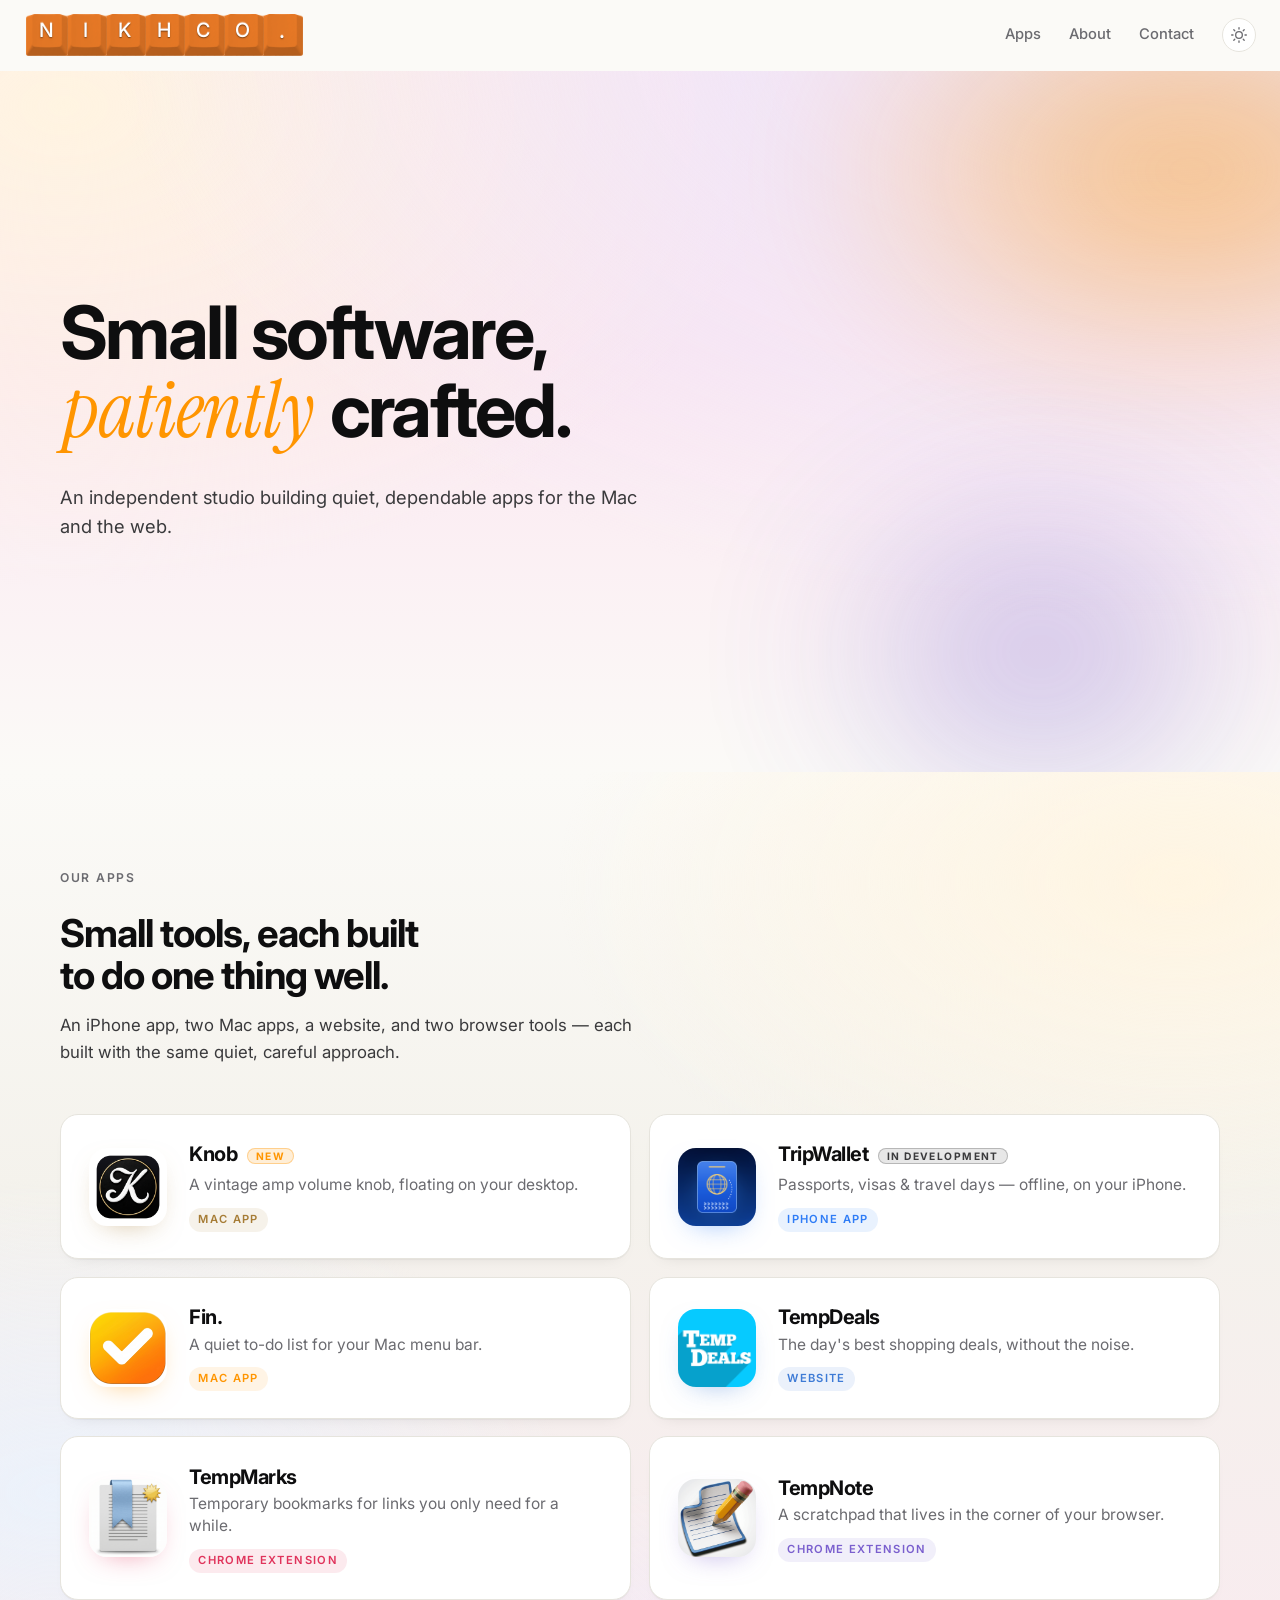
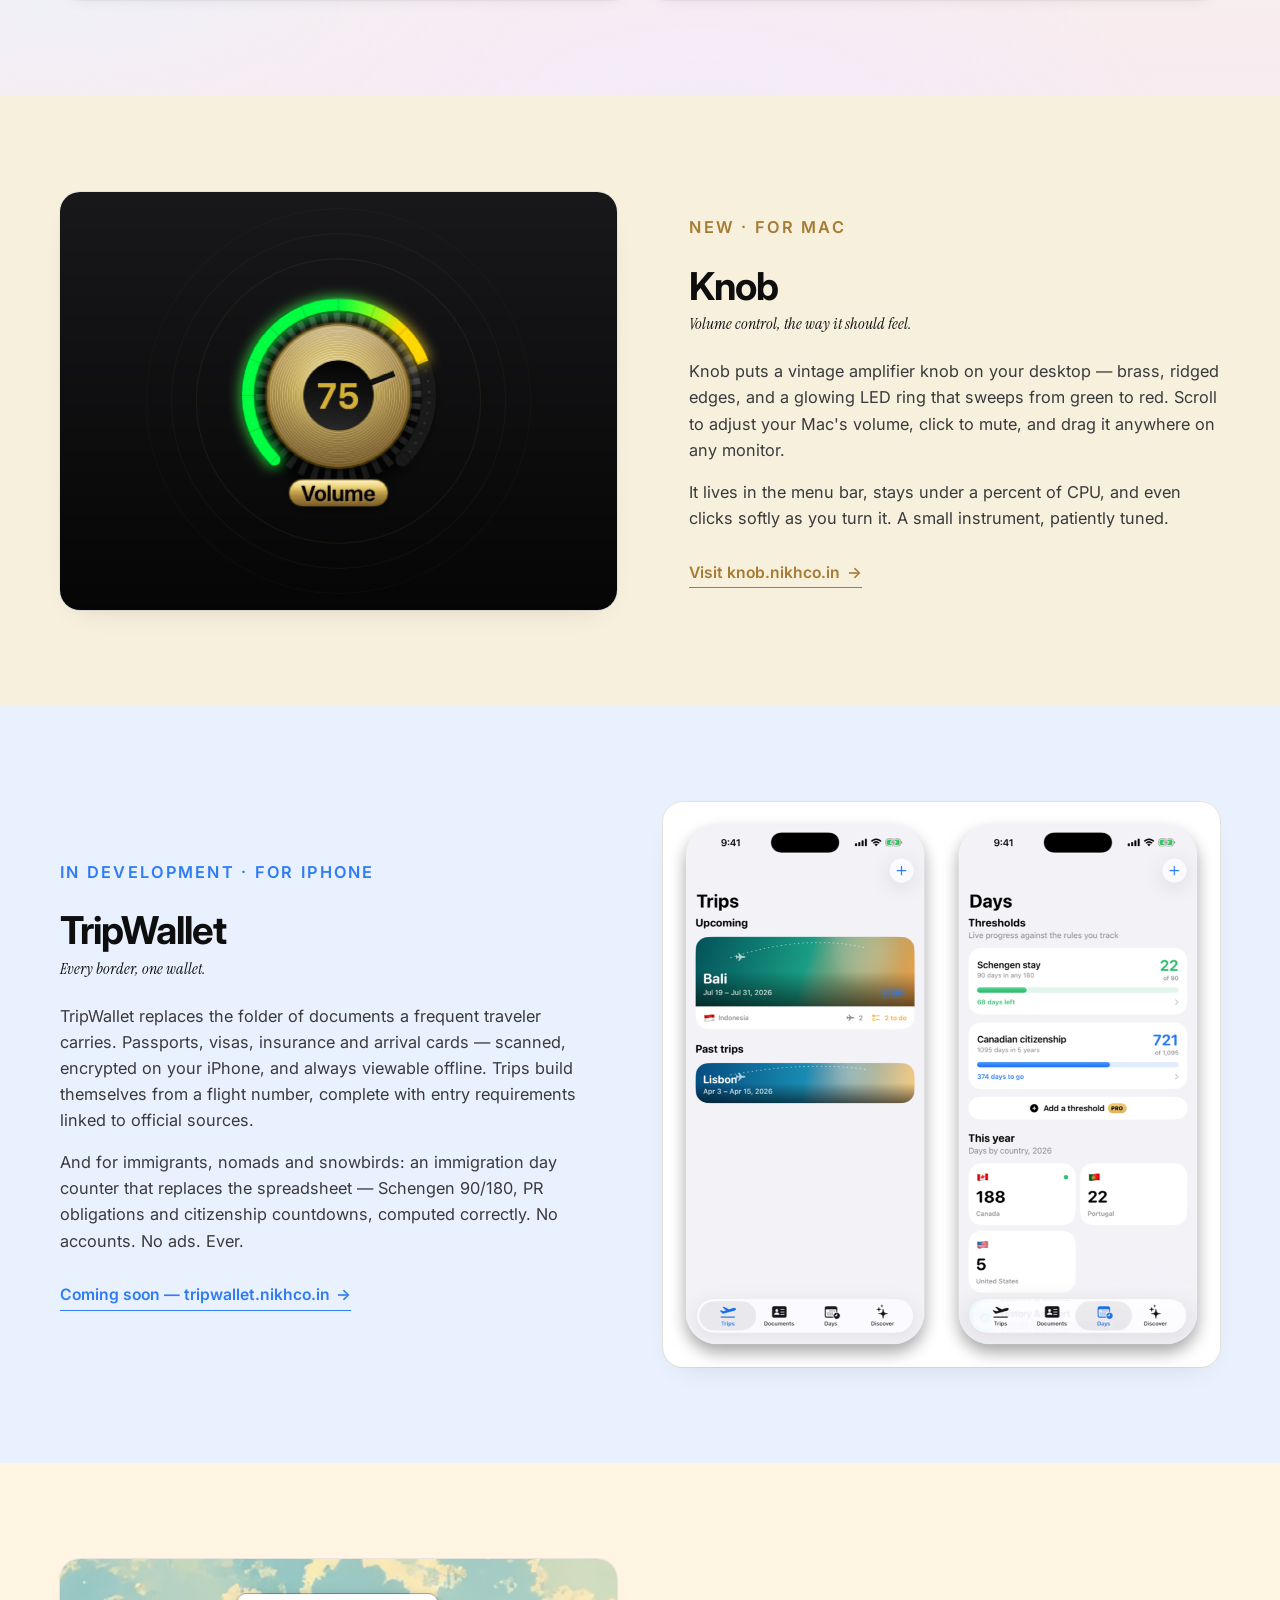
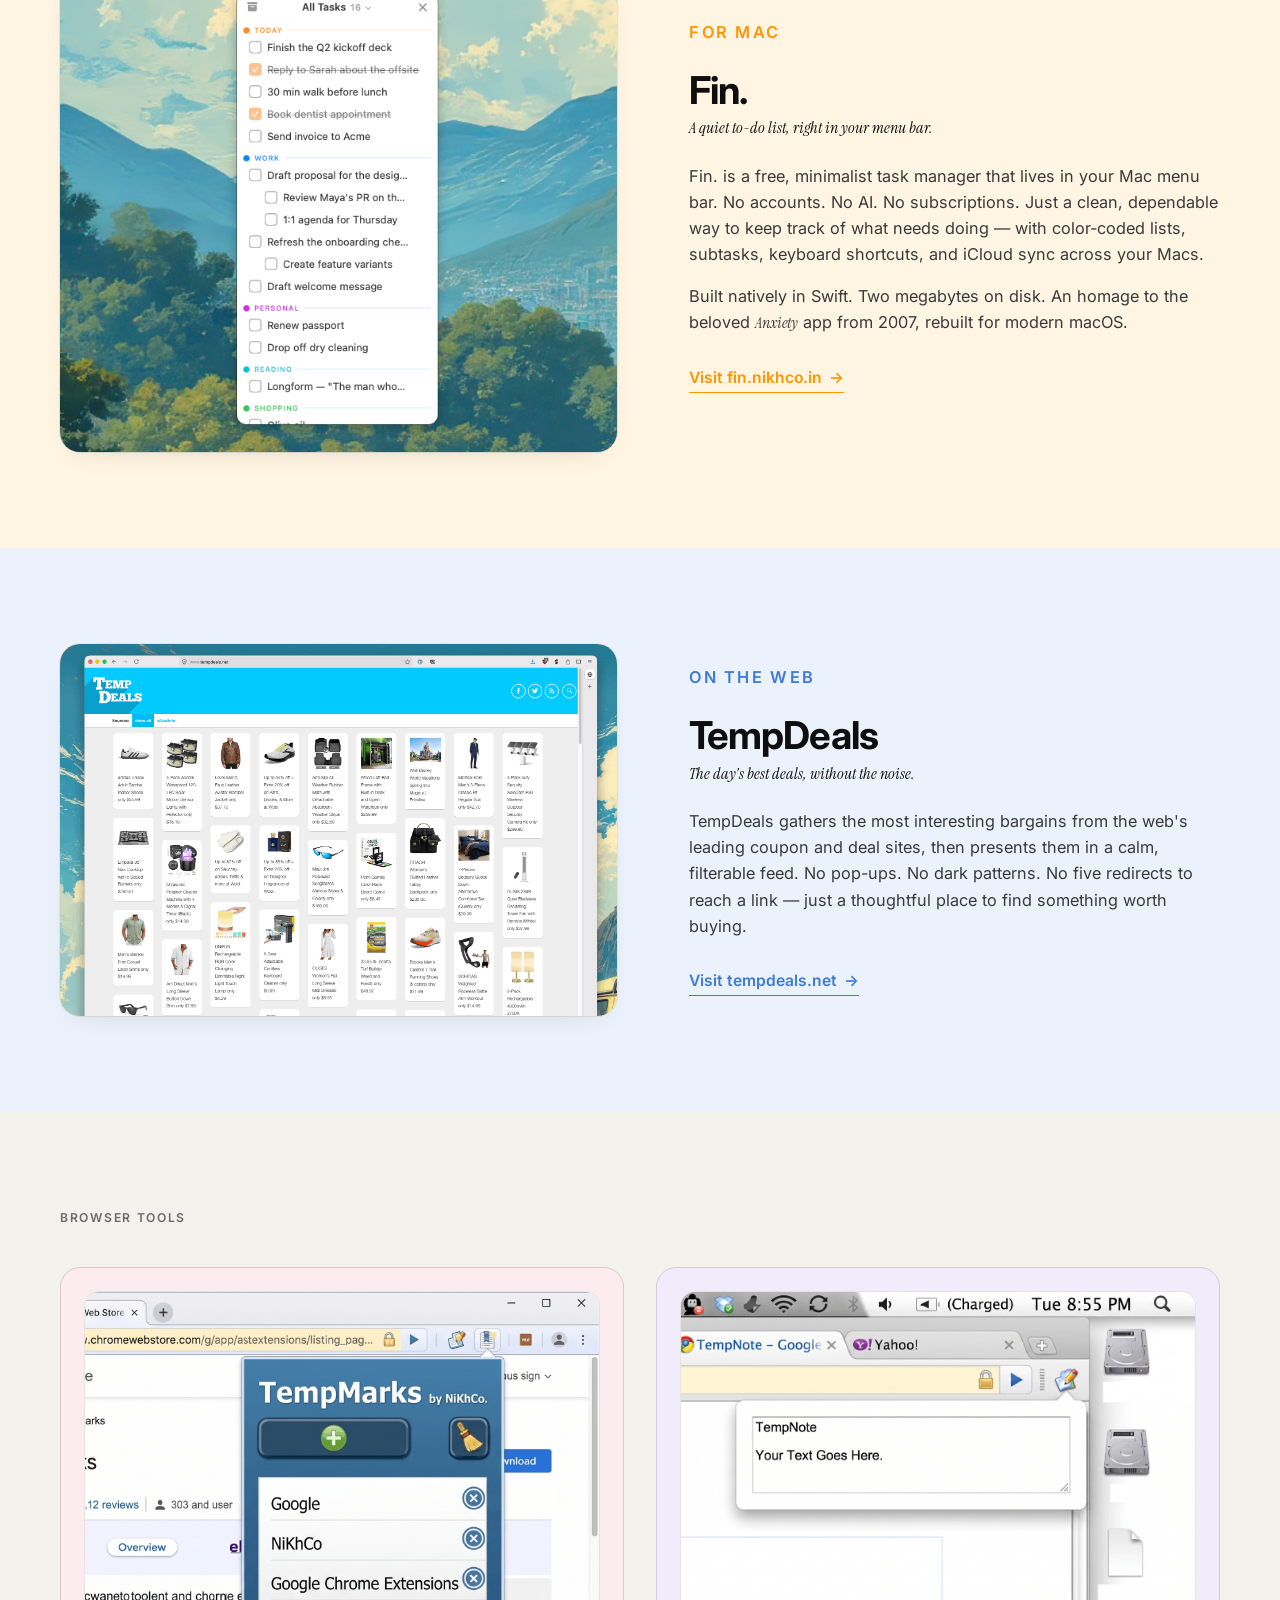
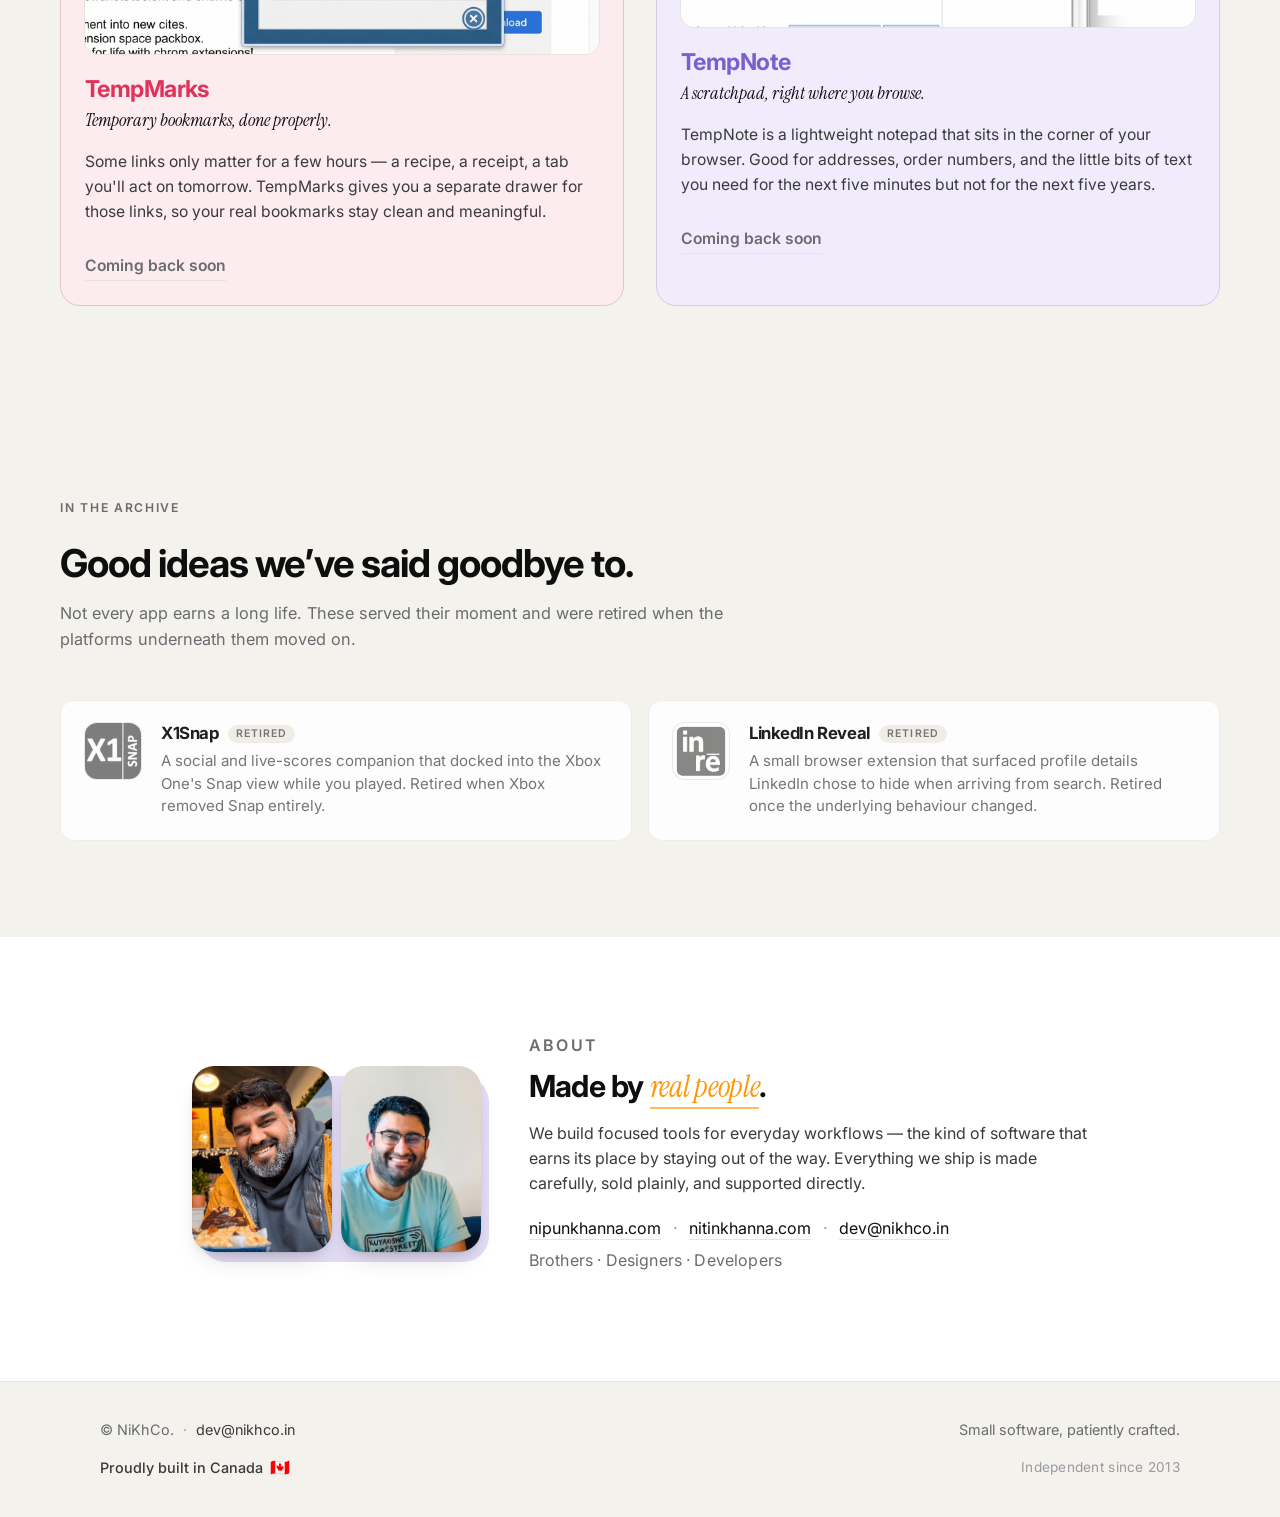
==== commit 431b129a: "Mark TripWallet as In Development (tile chip, feature eyebrow, CTA) Co-Authored-By: Claude Opus 4.8 " ====
--- a/index.html
+++ b/index.html
@@ -308,7 +308,7 @@
               <div class="app-meta">
                 <div class="app-meta-head">
                   <h3>TripWallet</h3>
-                  <span class="chip chip-new">New</span>
+                  <span class="chip chip-dev">In Development</span>
                 </div>
                 <p>Passports, visas &amp; travel days — offline, on your iPhone.</p>
                 <span class="app-platform">iPhone app</span>
@@ -405,7 +405,7 @@
             />
           </div>
           <div class="feature-body">
-            <p class="eyebrow eyebrow--accent">New · For iPhone</p>
+            <p class="eyebrow eyebrow--accent">In development · For iPhone</p>
             <h2>TripWallet</h2>
             <p class="feature-tagline">Every border, one wallet.</p>
             <p>
@@ -422,7 +422,7 @@
               accounts. No ads. Ever.
             </p>
             <a class="learn-more" href="https://tripwallet.nikhco.in" target="_blank" rel="noreferrer">
-              Visit tripwallet.nikhco.in <span aria-hidden="true">→</span>
+              Coming soon — tripwallet.nikhco.in <span aria-hidden="true">→</span>
             </a>
           </div>
         </div>
--- a/styles.css
+++ b/styles.css
@@ -427,6 +427,13 @@
   color: var(--accent-fin);
   background: color-mix(in srgb, var(--accent-fin) 16%, transparent);
   box-shadow: inset 0 0 0 1px color-mix(in srgb, var(--accent-fin) 35%, transparent);
+}
+
+/* "In development" — quieter than chip-new; uses the neutral ink tone. */
+.chip-dev {
+  color: var(--ink-2);
+  background: color-mix(in srgb, var(--ink-2) 12%, transparent);
+  box-shadow: inset 0 0 0 1px color-mix(in srgb, var(--ink-2) 28%, transparent);
 }
 
 /* ---------- Feature (full-width colored spotlight) ---------- */
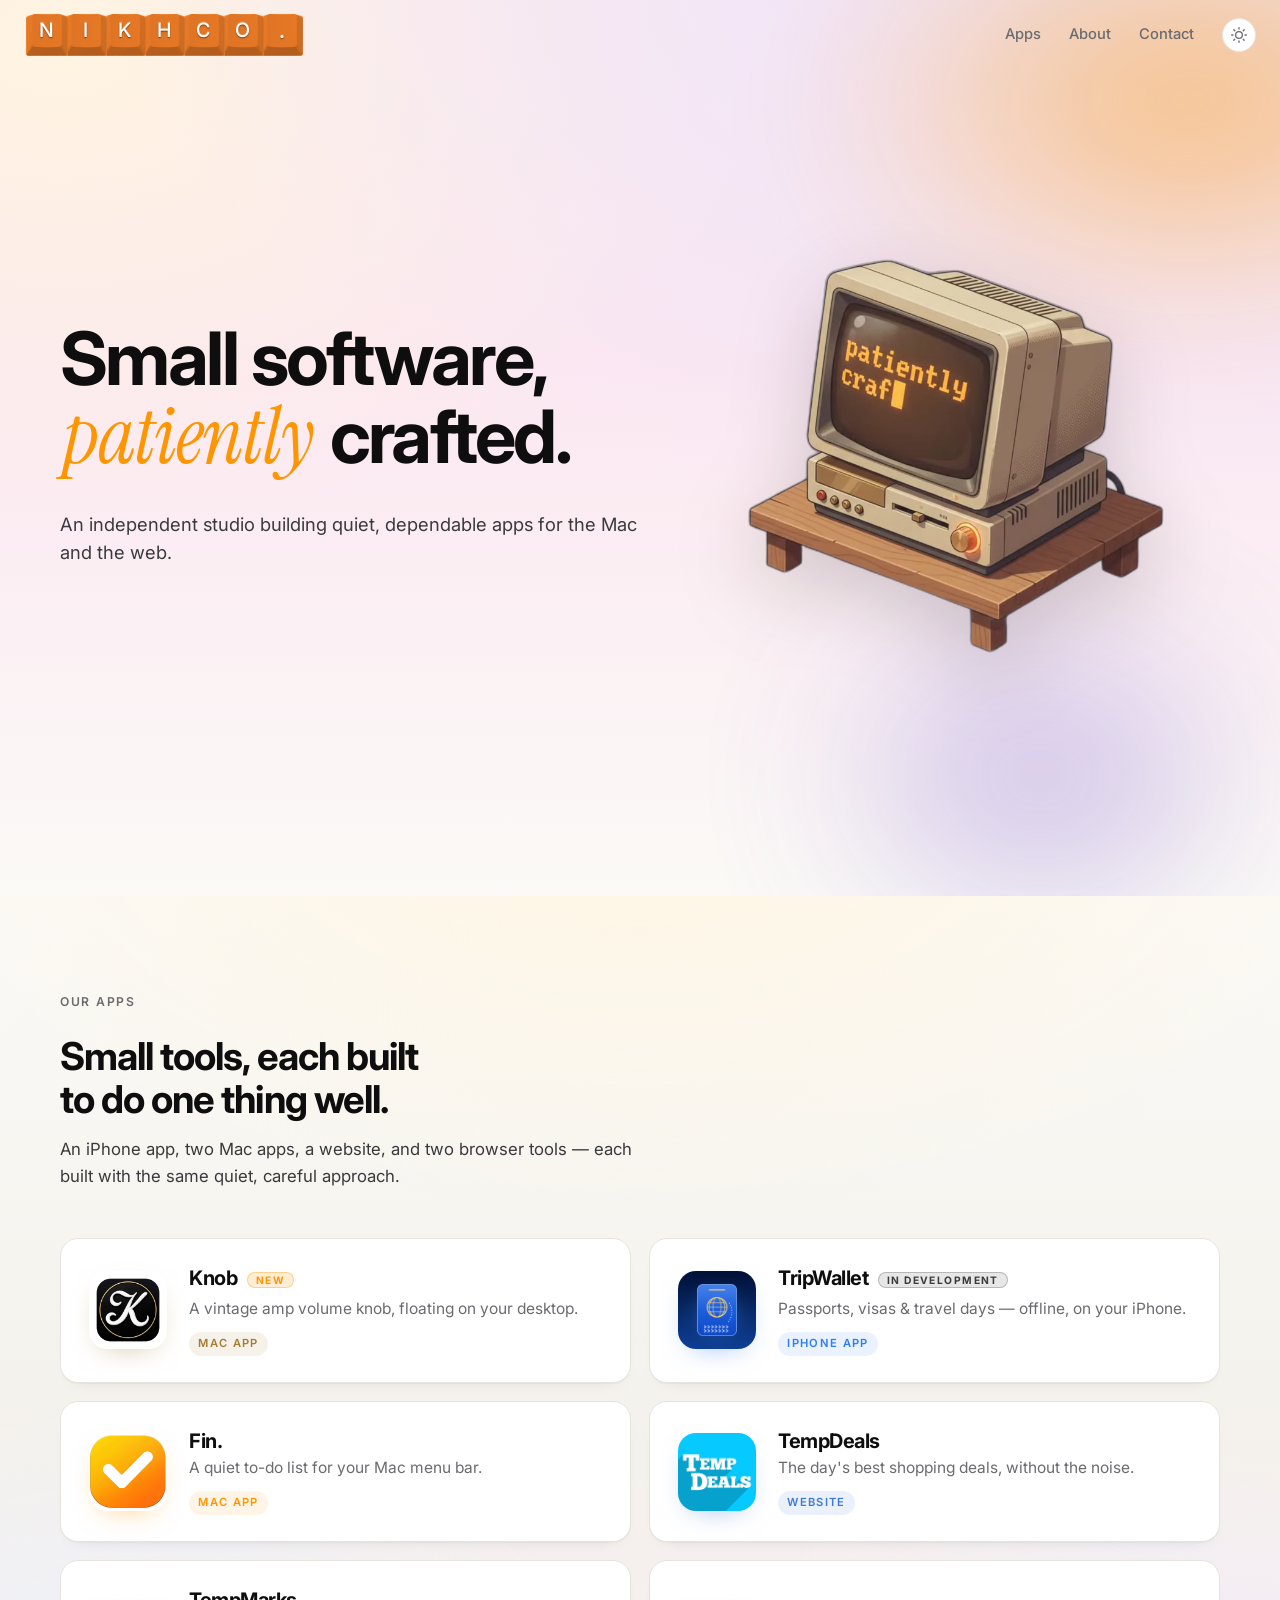
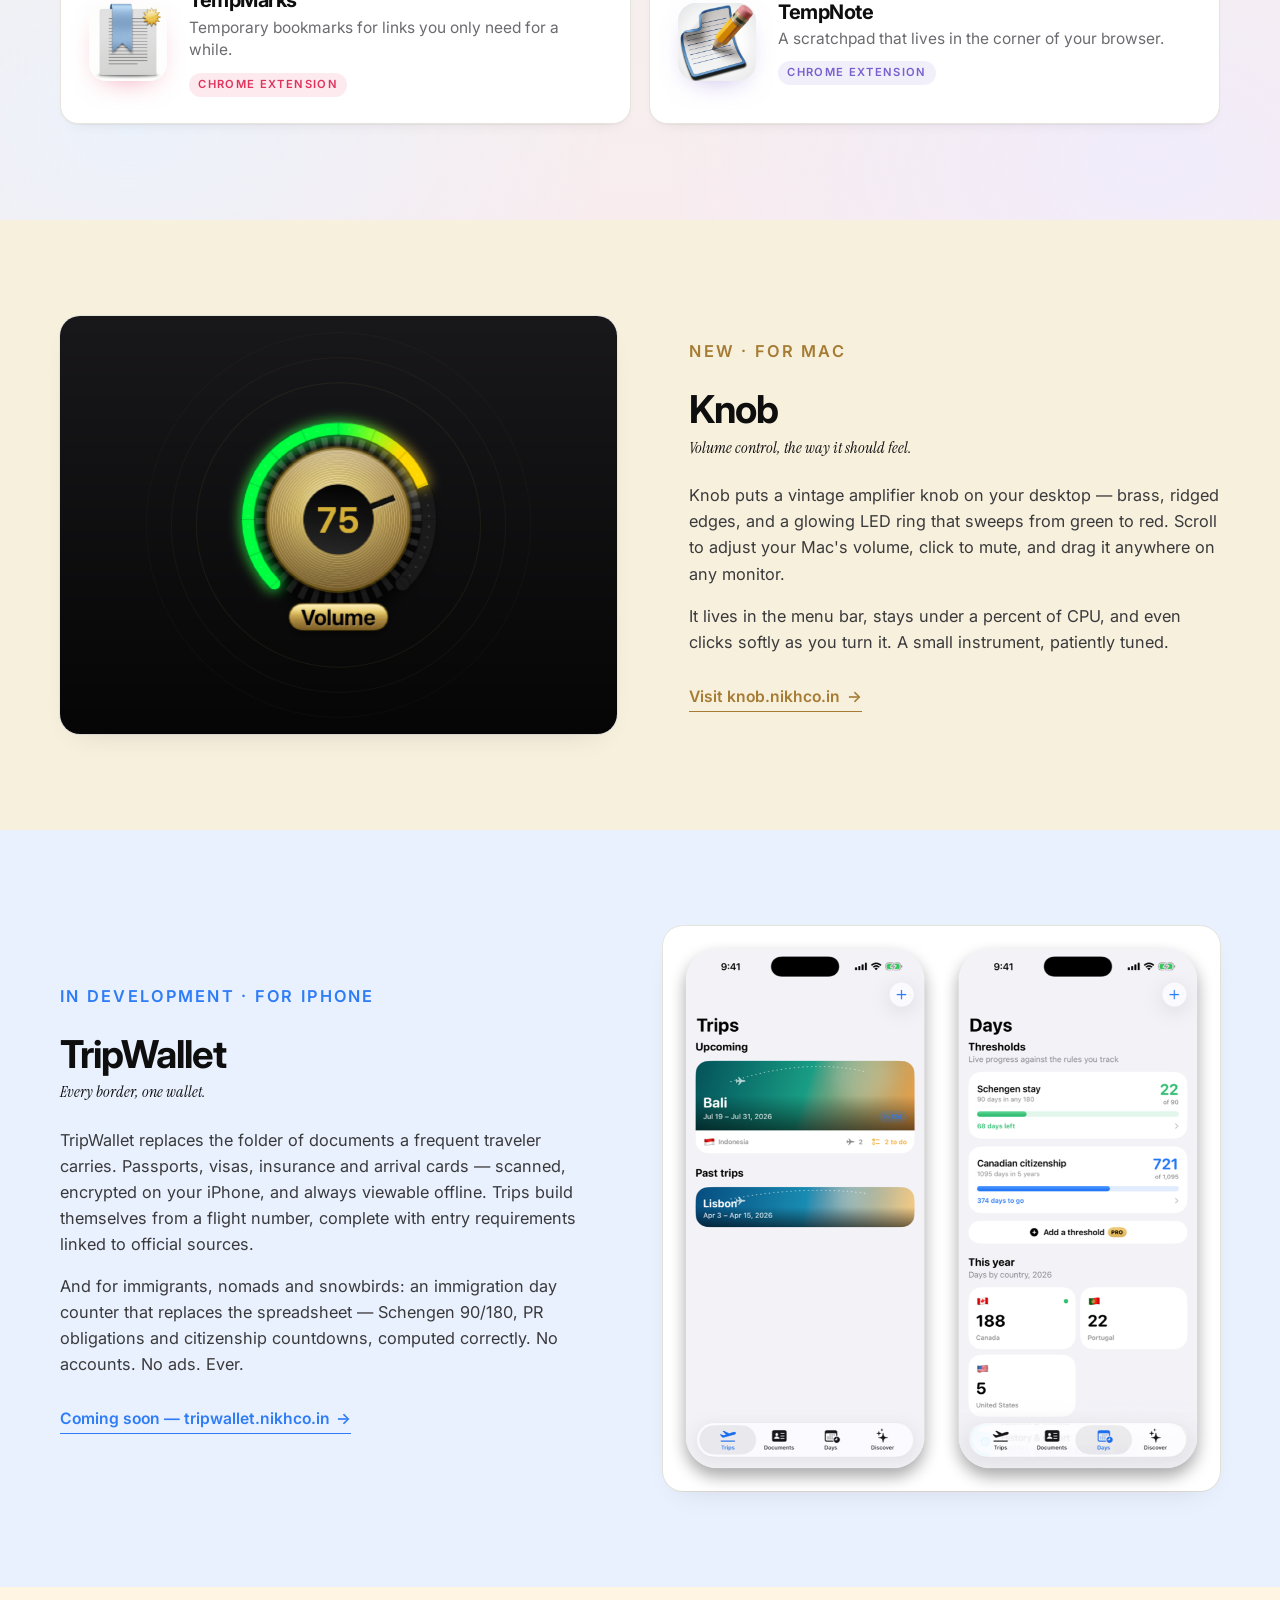
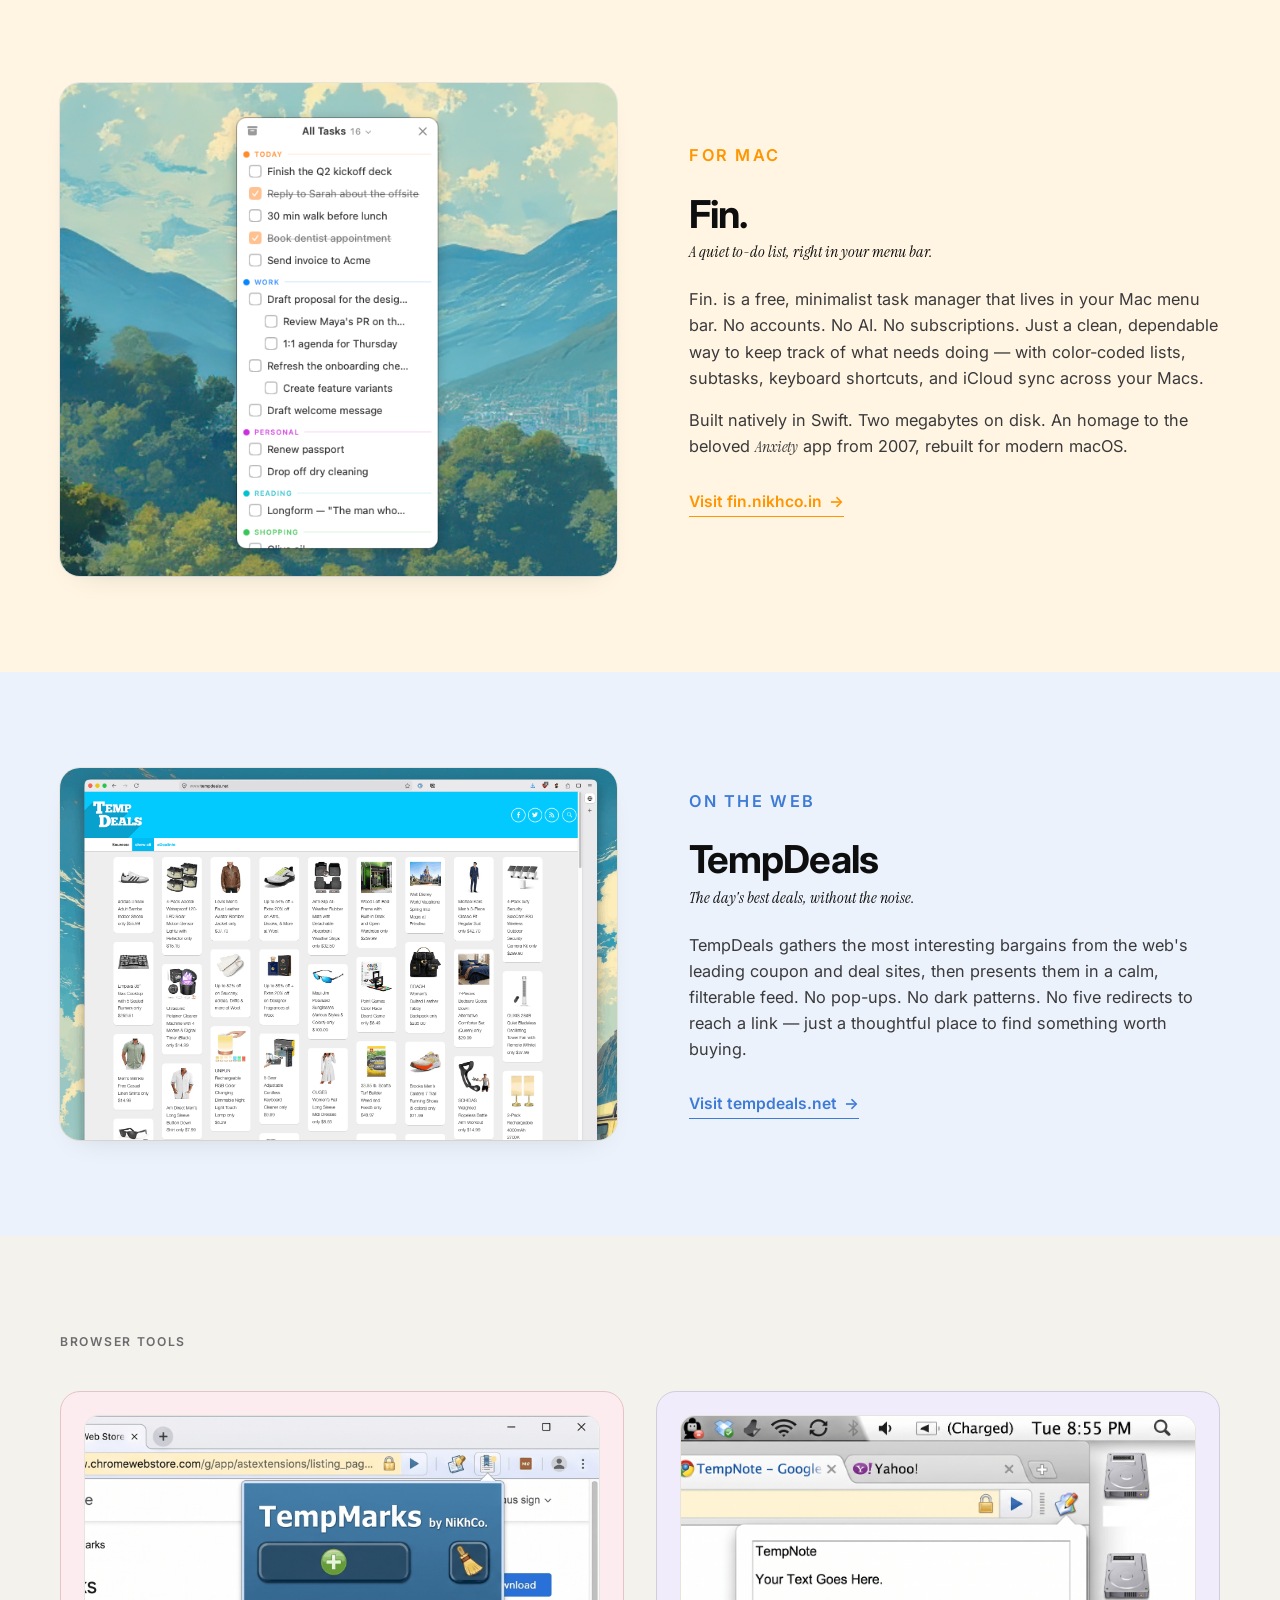
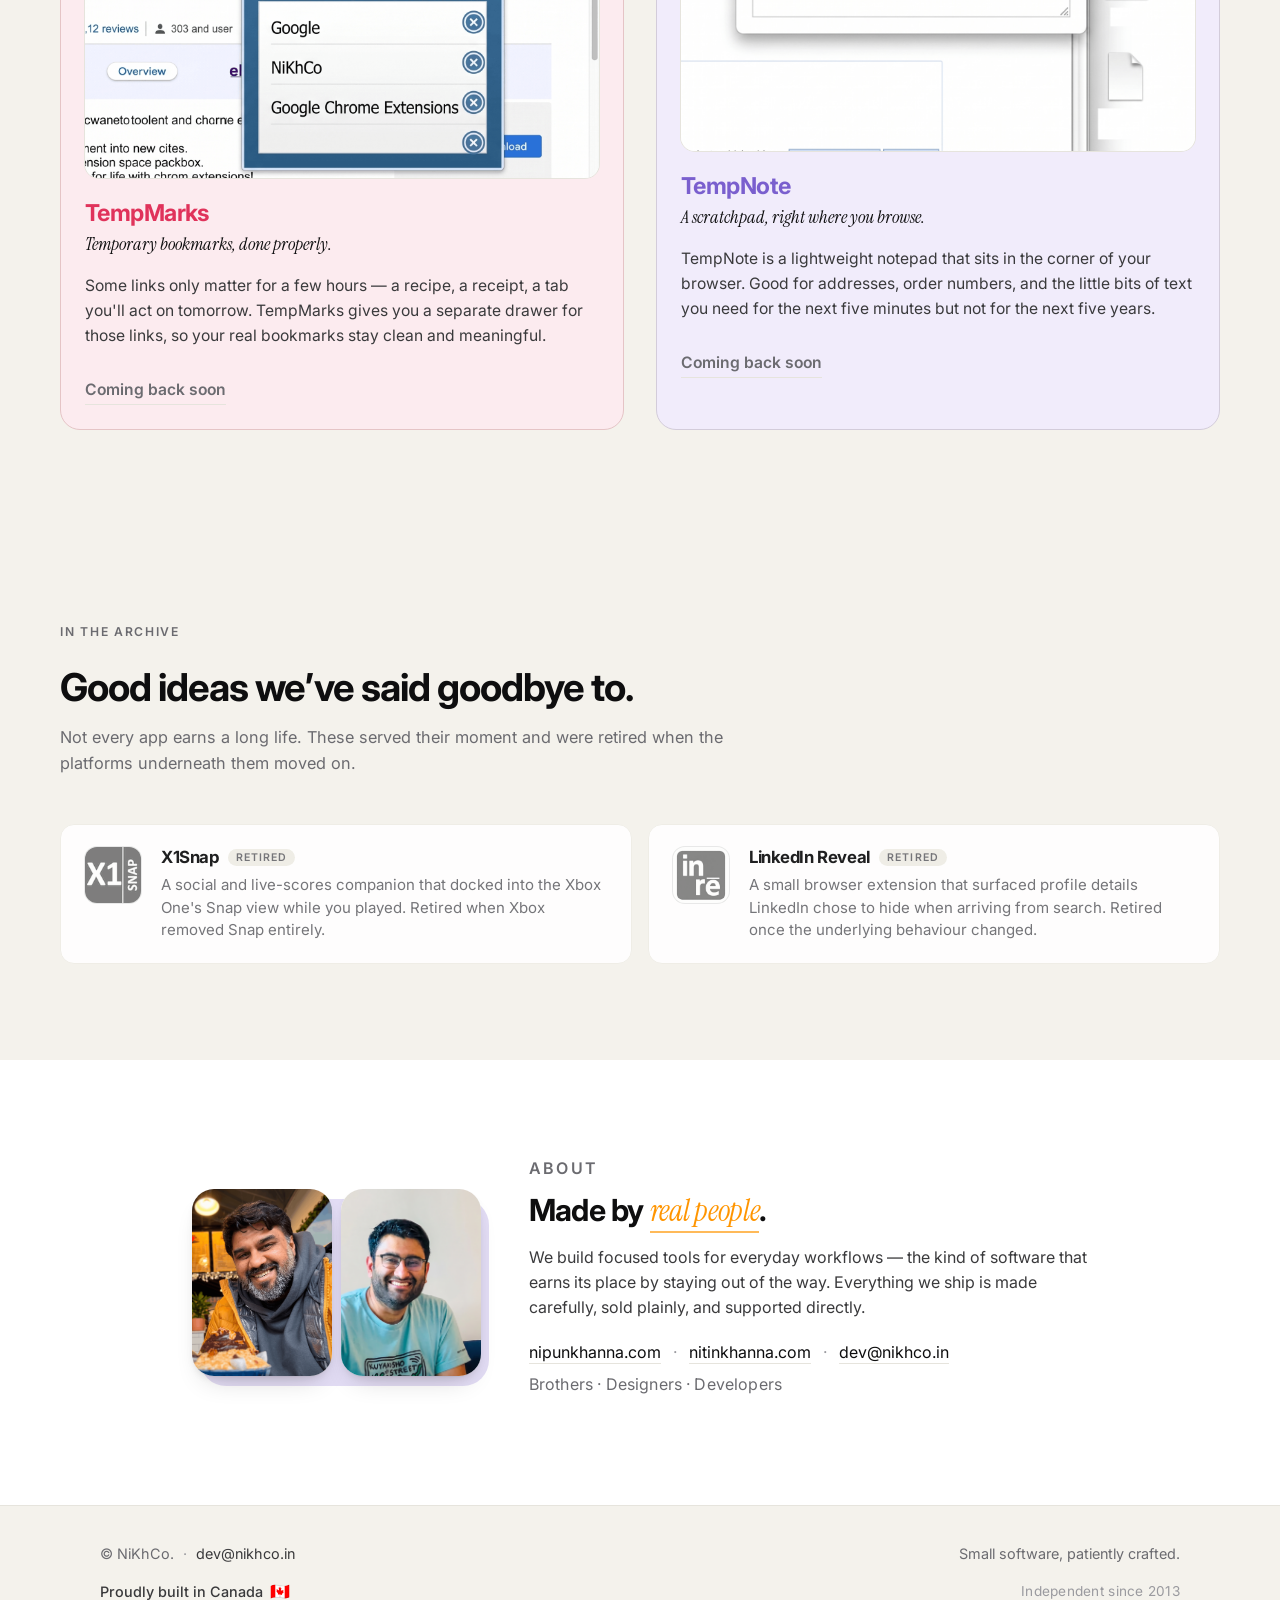
==== commit be2eb1ed: "Add retro-computer hero video; fix nav, hero→apps seam, dark-mode logo - Hero: two-column layout wit" ====
--- a/index.html
+++ b/index.html
@@ -268,11 +268,33 @@
         <div class="hero-glow" aria-hidden="true"></div>
         <div class="hero-glow-2" aria-hidden="true"></div>
         <div class="section-inner hero-inner">
-          <h1>Small software,<br><em>patiently</em> crafted.</h1>
-          <p class="hero-sub">
-            An independent studio building quiet, dependable apps for the Mac
-            and the web.
-          </p>
+          <div class="hero-copy">
+            <h1>Small software,<br><em>patiently</em> crafted.</h1>
+            <p class="hero-sub">
+              An independent studio building quiet, dependable apps for the Mac
+              and the web.
+            </p>
+          </div>
+          <div class="hero-media" aria-hidden="true">
+            <video
+              class="hero-video"
+              autoplay
+              muted
+              loop
+              playsinline
+              preload="auto"
+              poster="assets_nikhco/hero-computer.png?v=DEV"
+            >
+              <!-- Safari first (HEVC + alpha), then Chrome/Firefox (VP9 + alpha) -->
+              <source src="assets_nikhco/hero-computer.mov?v=DEV" type="video/quicktime" />
+              <source src="assets_nikhco/hero-computer.webm?v=DEV" type="video/webm" />
+            </video>
+            <img
+              class="hero-media-fallback"
+              src="assets_nikhco/hero-computer.png?v=DEV"
+              alt=""
+            />
+          </div>
         </div>
       </section>
 
--- a/styles.css
+++ b/styles.css
@@ -124,8 +124,10 @@
 /* Fully transparent at page load; the translucent glass appears only once
    the user scrolls (script.js toggles .is-scrolled). */
 .top {
-  position: sticky;
+  position: fixed;
   top: 0;
+  left: 0;
+  right: 0;
   z-index: 50;
   padding: 0.5rem 1.5rem;
   background: transparent;
@@ -309,16 +311,48 @@
   line-height: 1.55;
 }
 
+/* Two-column hero: copy on the left, floating retro computer on the right. */
+.hero-inner {
+  display: grid;
+  grid-template-columns: minmax(0, 1.05fr) minmax(0, 0.95fr);
+  align-items: center;
+  gap: 3rem;
+}
+
+.hero-media {
+  position: relative;
+  justify-self: center;
+  width: 100%;
+  max-width: 440px;
+}
+
+.hero-video,
+.hero-media-fallback {
+  display: block;
+  width: 100%;
+  height: auto;
+  /* Gentle idle float so the object feels alive against the gradient. */
+  animation: heroFloat 6s ease-in-out infinite alternate;
+  filter: drop-shadow(0 24px 40px rgba(20, 12, 4, 0.18));
+}
+
+.hero-media-fallback { display: none; }
+
+@keyframes heroFloat {
+  0%   { transform: translateY(-6px); }
+  100% { transform: translateY(10px); }
+}
+
 /* ---------- Apps grid ---------- */
 /* Colorful but quiet: warm/cool radials drifting over a soft vertical wash,
    so the section reads as a continuation of the hero rather than flat grey. */
 .apps {
   position: relative;
   background:
-    radial-gradient(1000px 560px at 92% 12%, var(--tint-fin) 0%, transparent 62%),
-    radial-gradient(860px 520px at 4% 78%, var(--tint-deals) 0%, transparent 60%),
-    radial-gradient(760px 460px at 55% 108%, var(--tint-note) 0%, transparent 62%),
-    linear-gradient(180deg, var(--bg) 0%, var(--bg-soft) 45%, var(--tint-hero-via) 130%);
+    radial-gradient(1300px 680px at 50% -10%, var(--tint-fin) 0%, transparent 60%),
+    radial-gradient(780px 520px at 10% 90%, var(--tint-deals) 0%, transparent 62%),
+    radial-gradient(780px 520px at 90% 94%, var(--tint-note) 0%, transparent 62%),
+    linear-gradient(180deg, var(--bg) 0%, var(--bg-soft) 55%, var(--tint-hero-via) 135%);
   overflow: hidden;
 }
 
@@ -798,6 +832,8 @@
   .top-nav { gap: 0.9rem; }
   section { padding: 4.5rem 1.25rem; }
   .hero { padding-top: 6.5rem; padding-bottom: 7rem; }
+  .hero-inner { grid-template-columns: 1fr; gap: 2.5rem; justify-items: start; }
+  .hero-media { order: -1; max-width: 300px; justify-self: center; }
   .hero-glow-2 {
     width: 420px;
     height: 340px;
@@ -838,4 +874,7 @@
 @media (prefers-reduced-motion: reduce) {
   html { scroll-behavior: auto; }
   .app-tile, .logo-tile, .learn-more, .pair-card { transition: none; }
-}
+  /* Swap the animated computer for its static poster frame. */
+  .hero-video { display: none; }
+  .hero-media-fallback { display: block; animation: none; }
+}
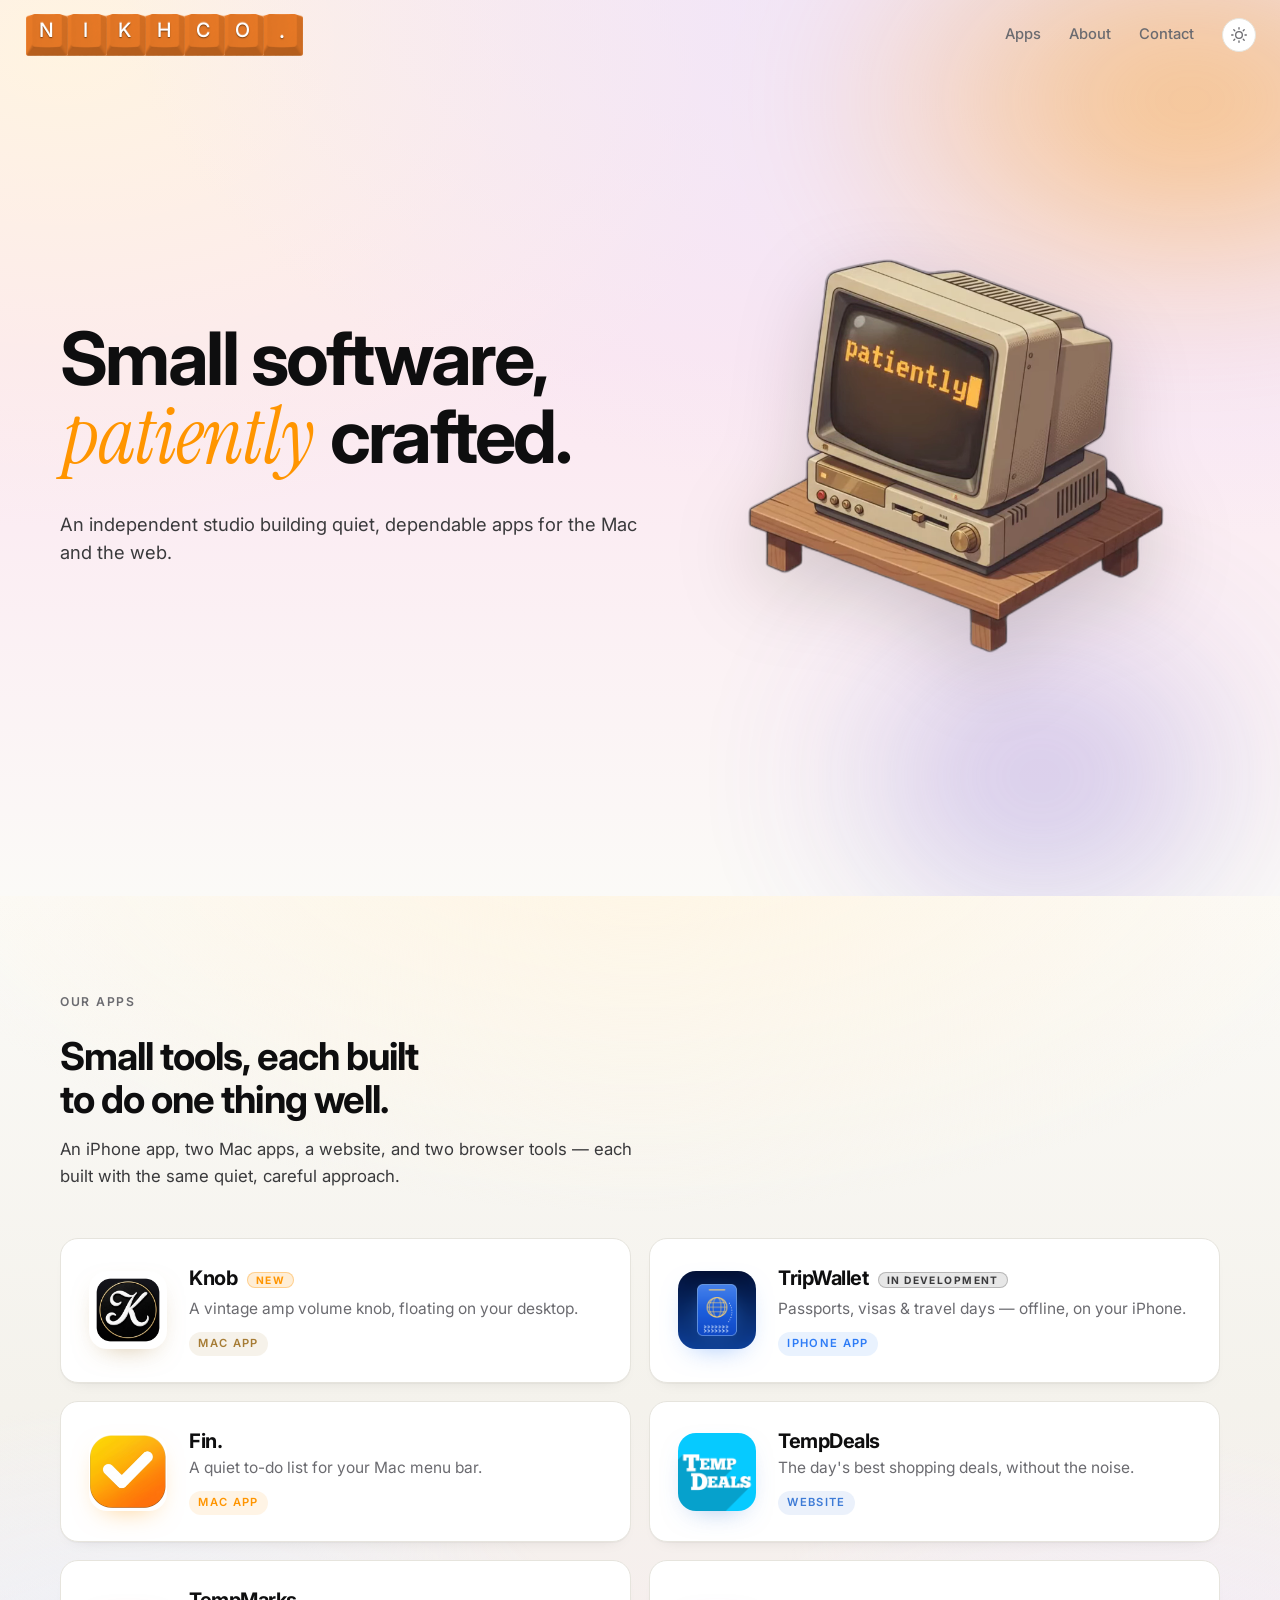
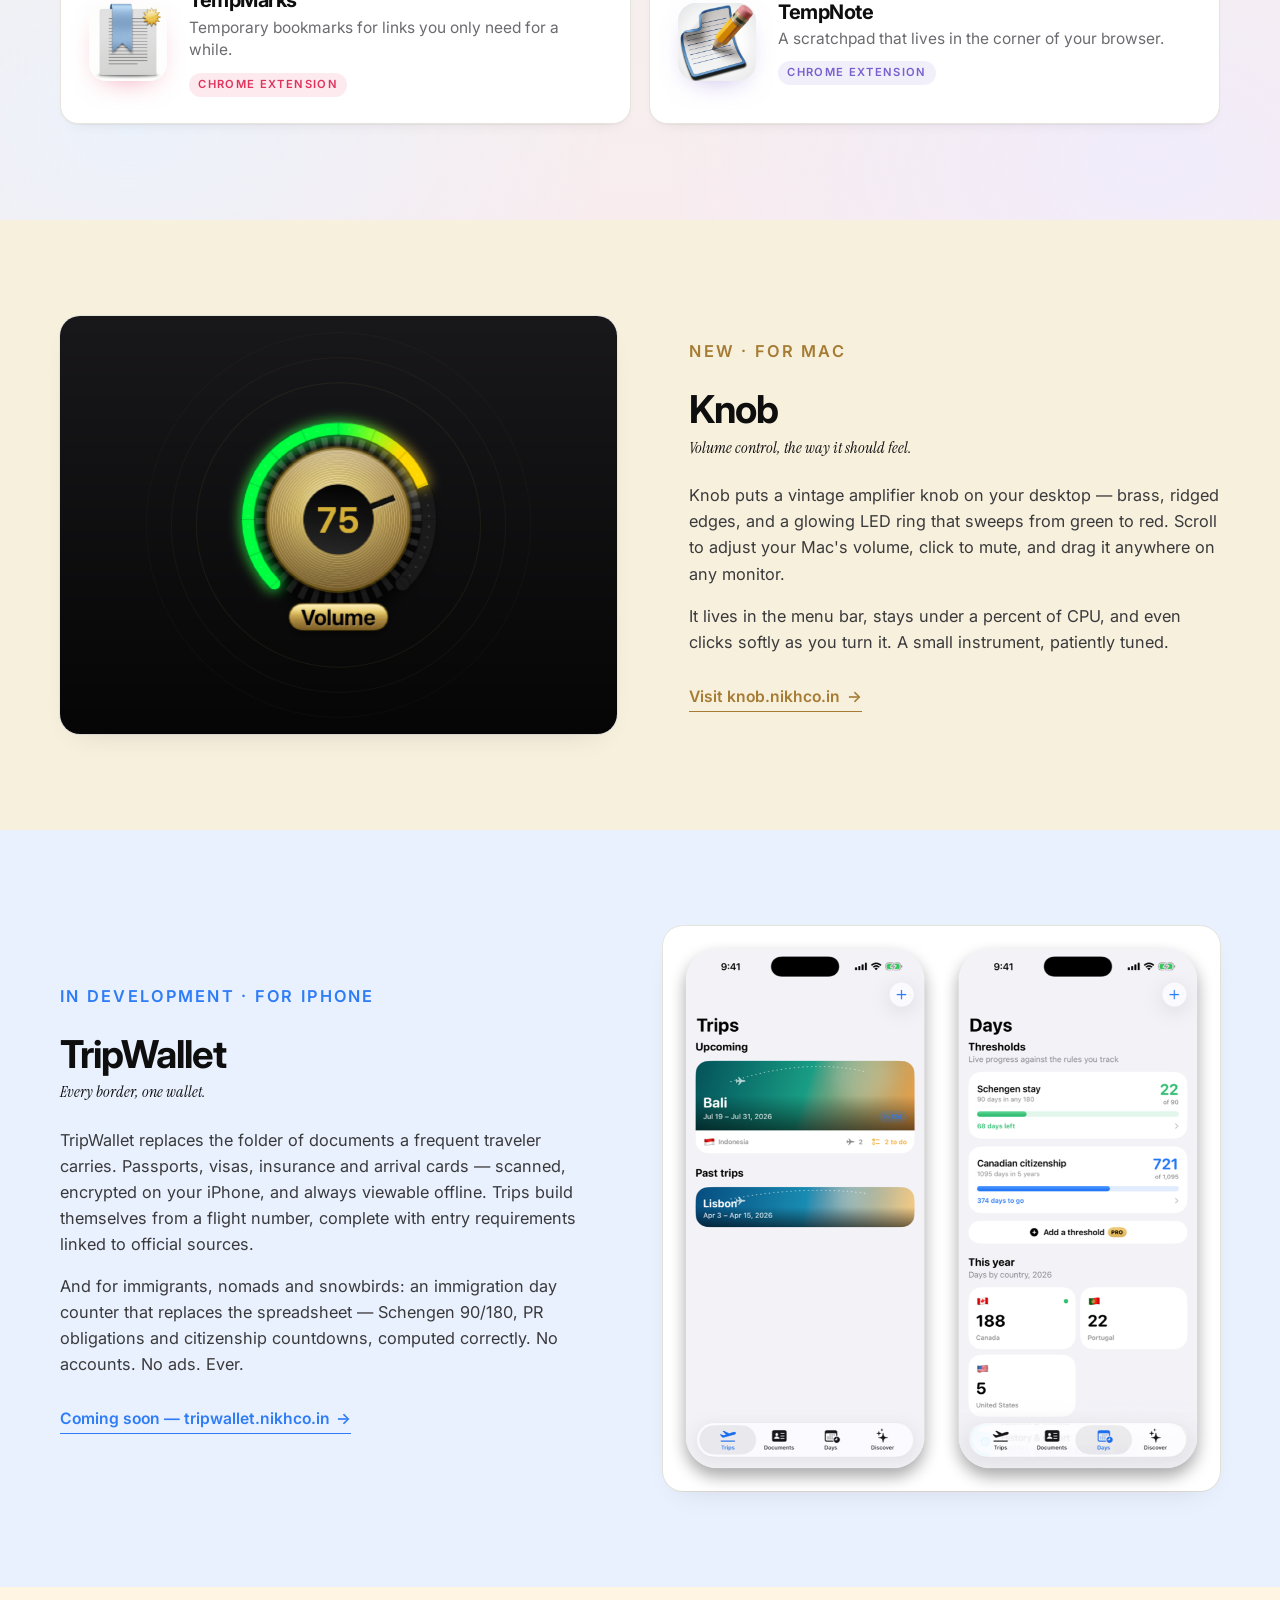
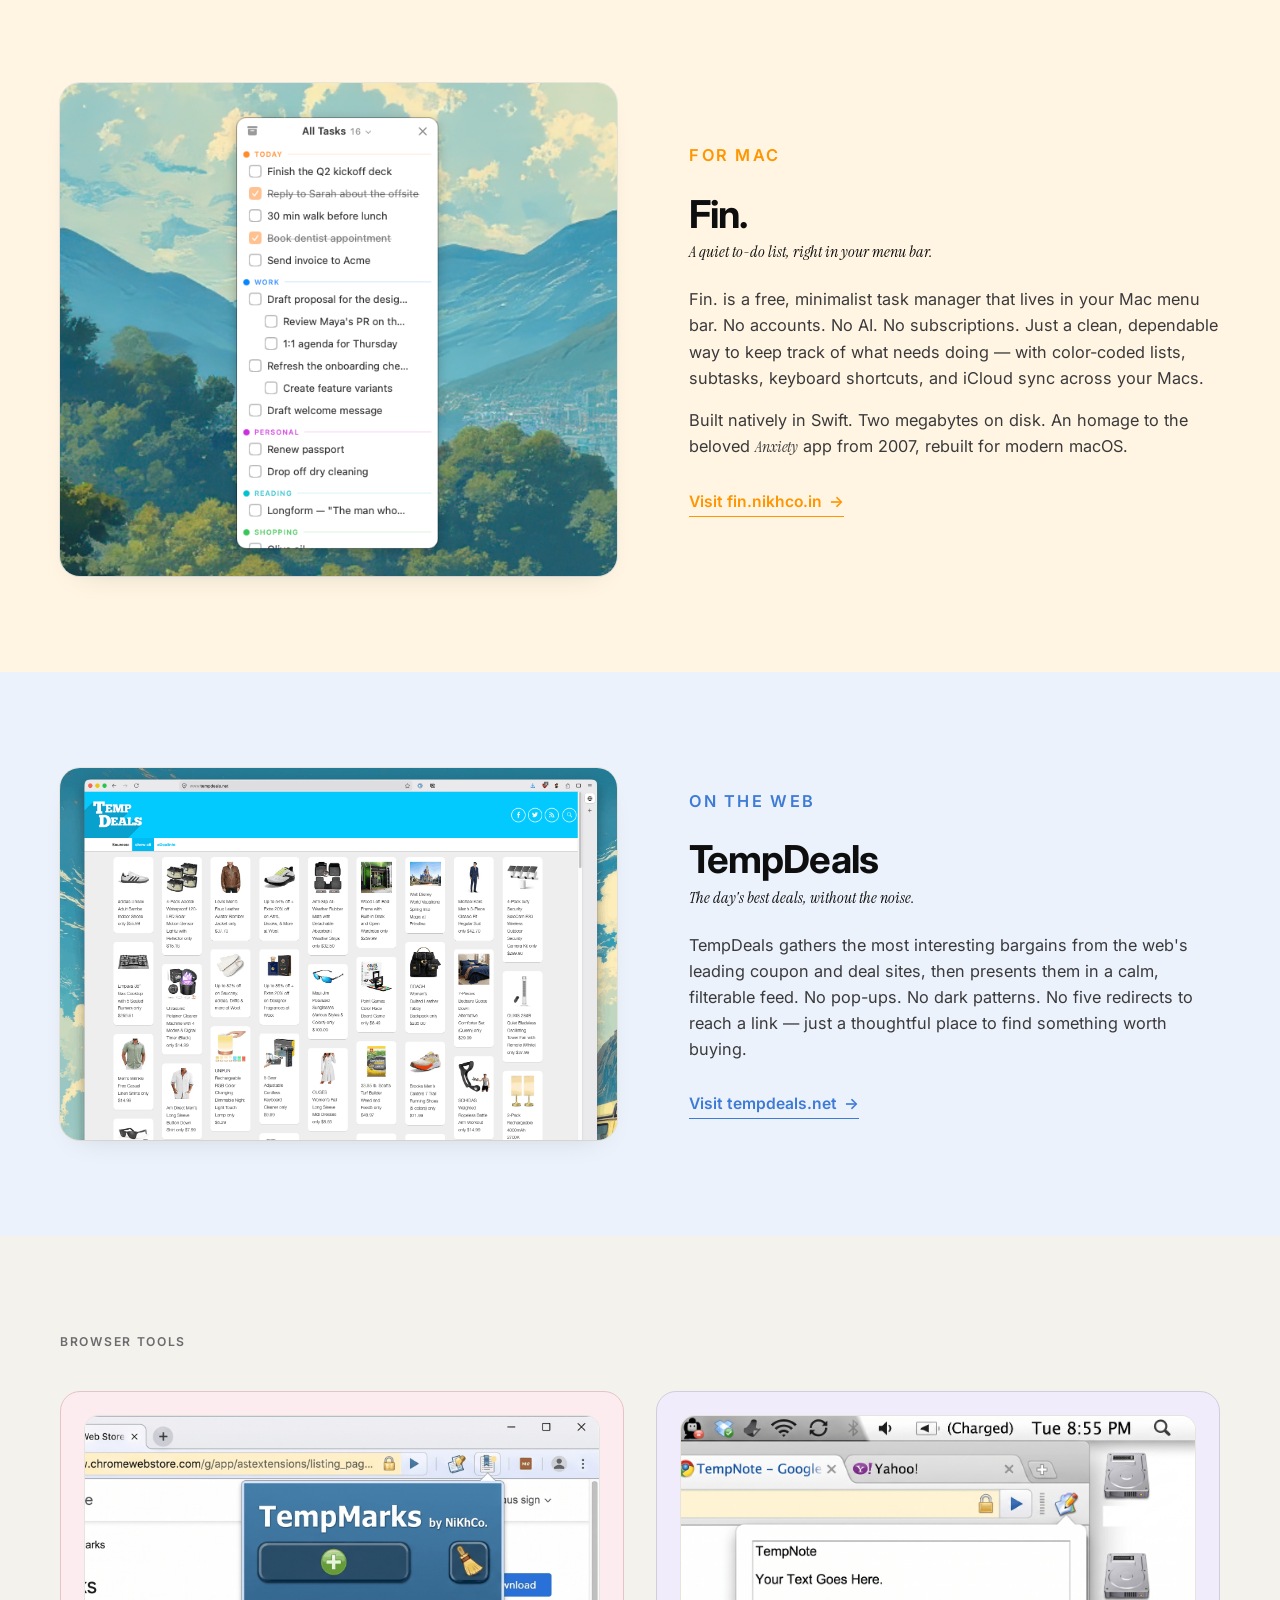
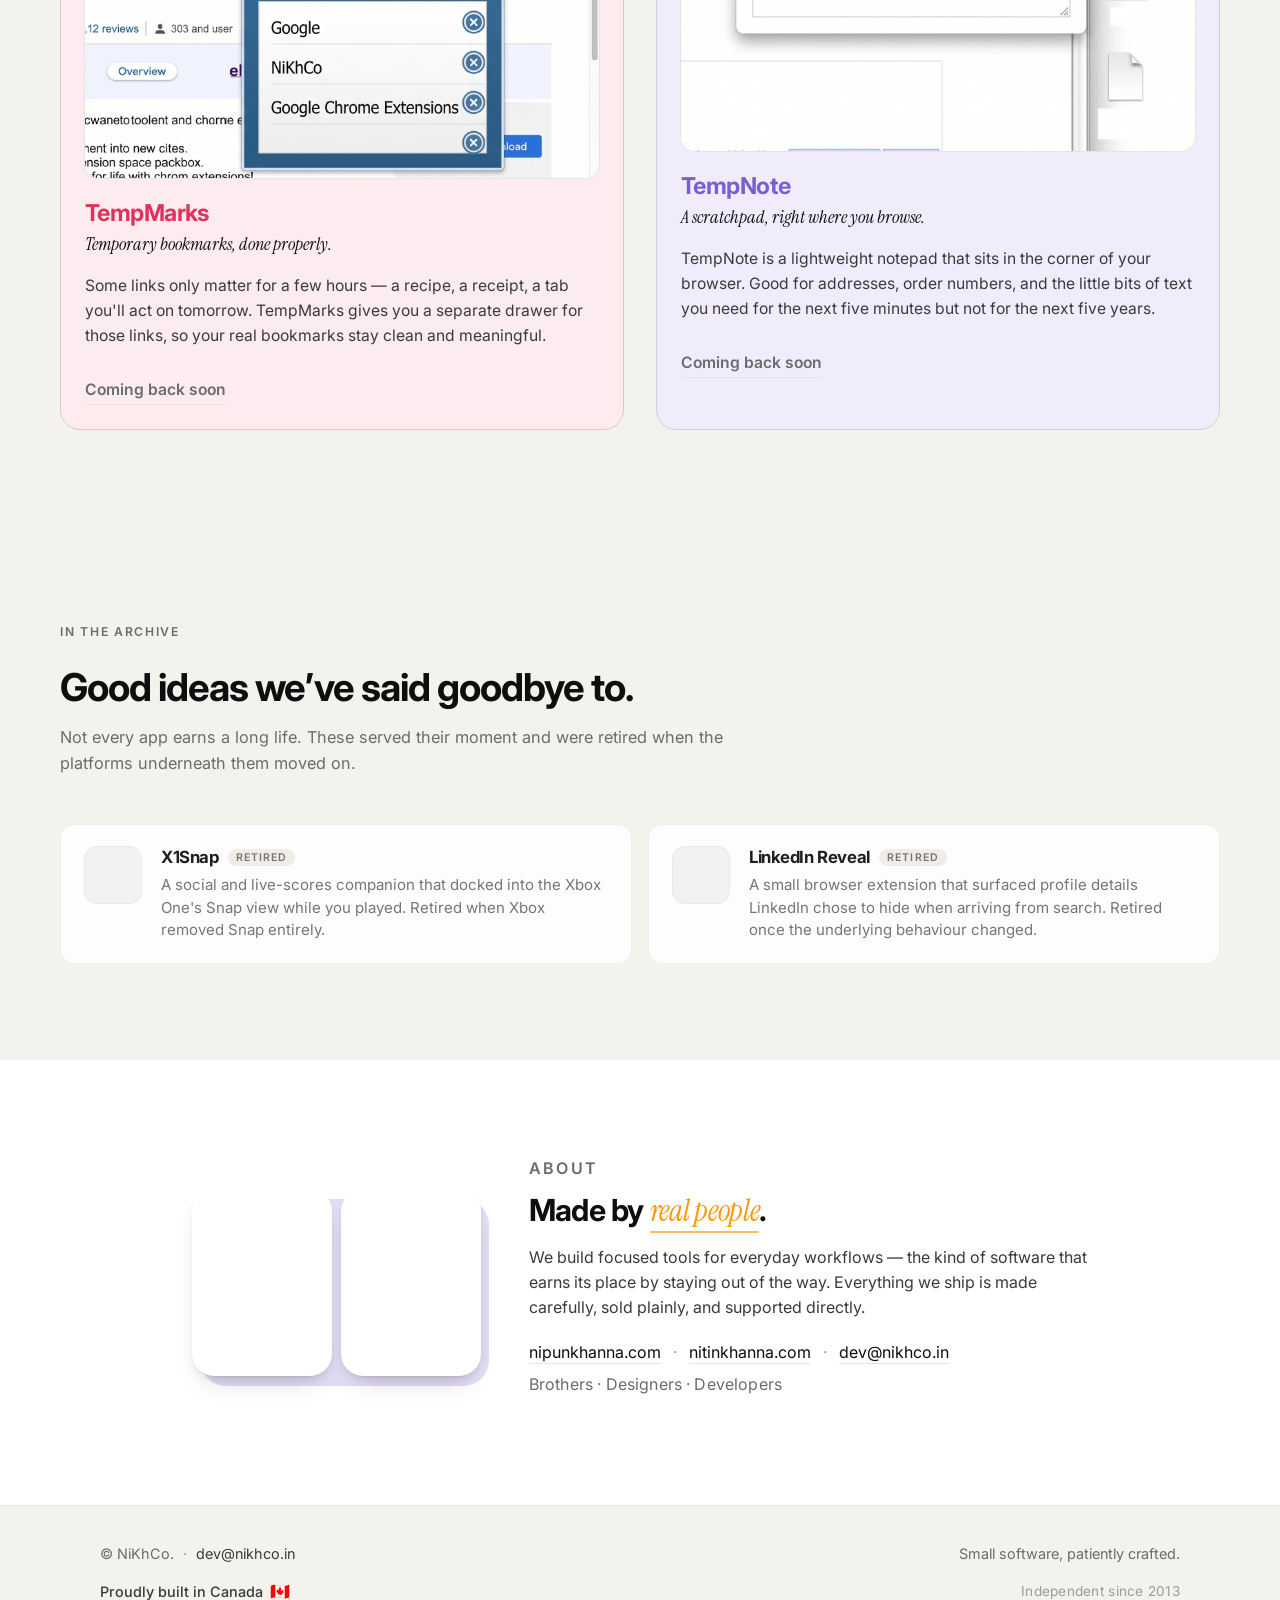
==== commit 4365aafa: "Fix hero video showing a black box in Safari Safari can't decode VP9-with-alpha (renders opaque blac" ====
--- a/index.html
+++ b/index.html
@@ -276,6 +276,9 @@
             </p>
           </div>
           <div class="hero-media" aria-hidden="true">
+            <!-- Transparent VP9 video for Chrome/Firefox/Edge. Safari can't play
+                 VP9-alpha (it renders black), so script.js detects that and shows
+                 the image below instead — swapped to an animated transparent WebP. -->
             <video
               class="hero-video"
               autoplay
@@ -285,13 +288,12 @@
               preload="auto"
               poster="assets_nikhco/hero-computer.png?v=DEV"
             >
-              <!-- Safari first (HEVC + alpha), then Chrome/Firefox (VP9 + alpha) -->
-              <source src="assets_nikhco/hero-computer.mov?v=DEV" type="video/quicktime" />
               <source src="assets_nikhco/hero-computer.webm?v=DEV" type="video/webm" />
             </video>
             <img
               class="hero-media-fallback"
               src="assets_nikhco/hero-computer.png?v=DEV"
+              data-anim="assets_nikhco/hero-computer.webp?v=DEV"
               alt=""
             />
           </div>
--- a/styles.css
+++ b/styles.css
@@ -337,6 +337,11 @@
 }
 
 .hero-media-fallback { display: none; }
+
+/* When the browser can't play the transparent WebM (Safari), script.js adds
+   .is-static: hide the (black-rendering) video and show the image instead. */
+.hero-media.is-static .hero-video { display: none; }
+.hero-media.is-static .hero-media-fallback { display: block; }
 
 @keyframes heroFloat {
   0%   { transform: translateY(-6px); }
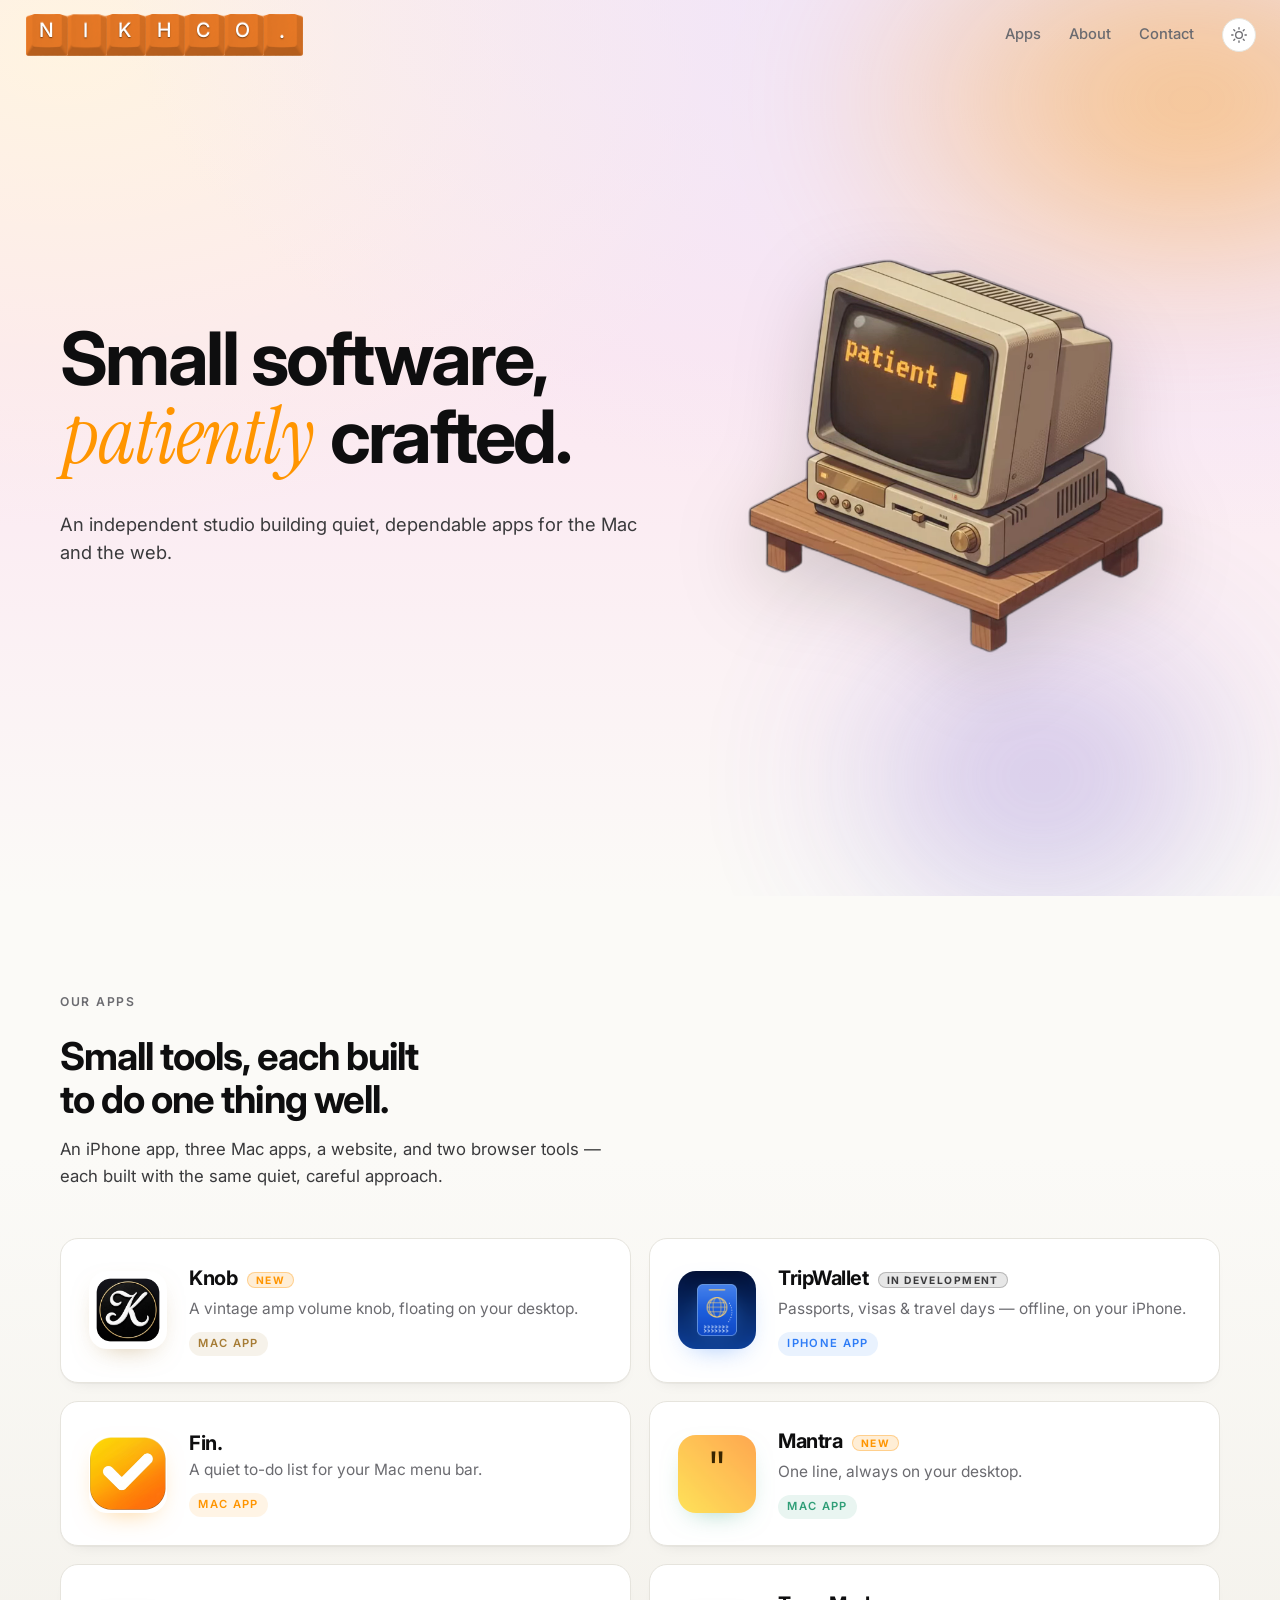
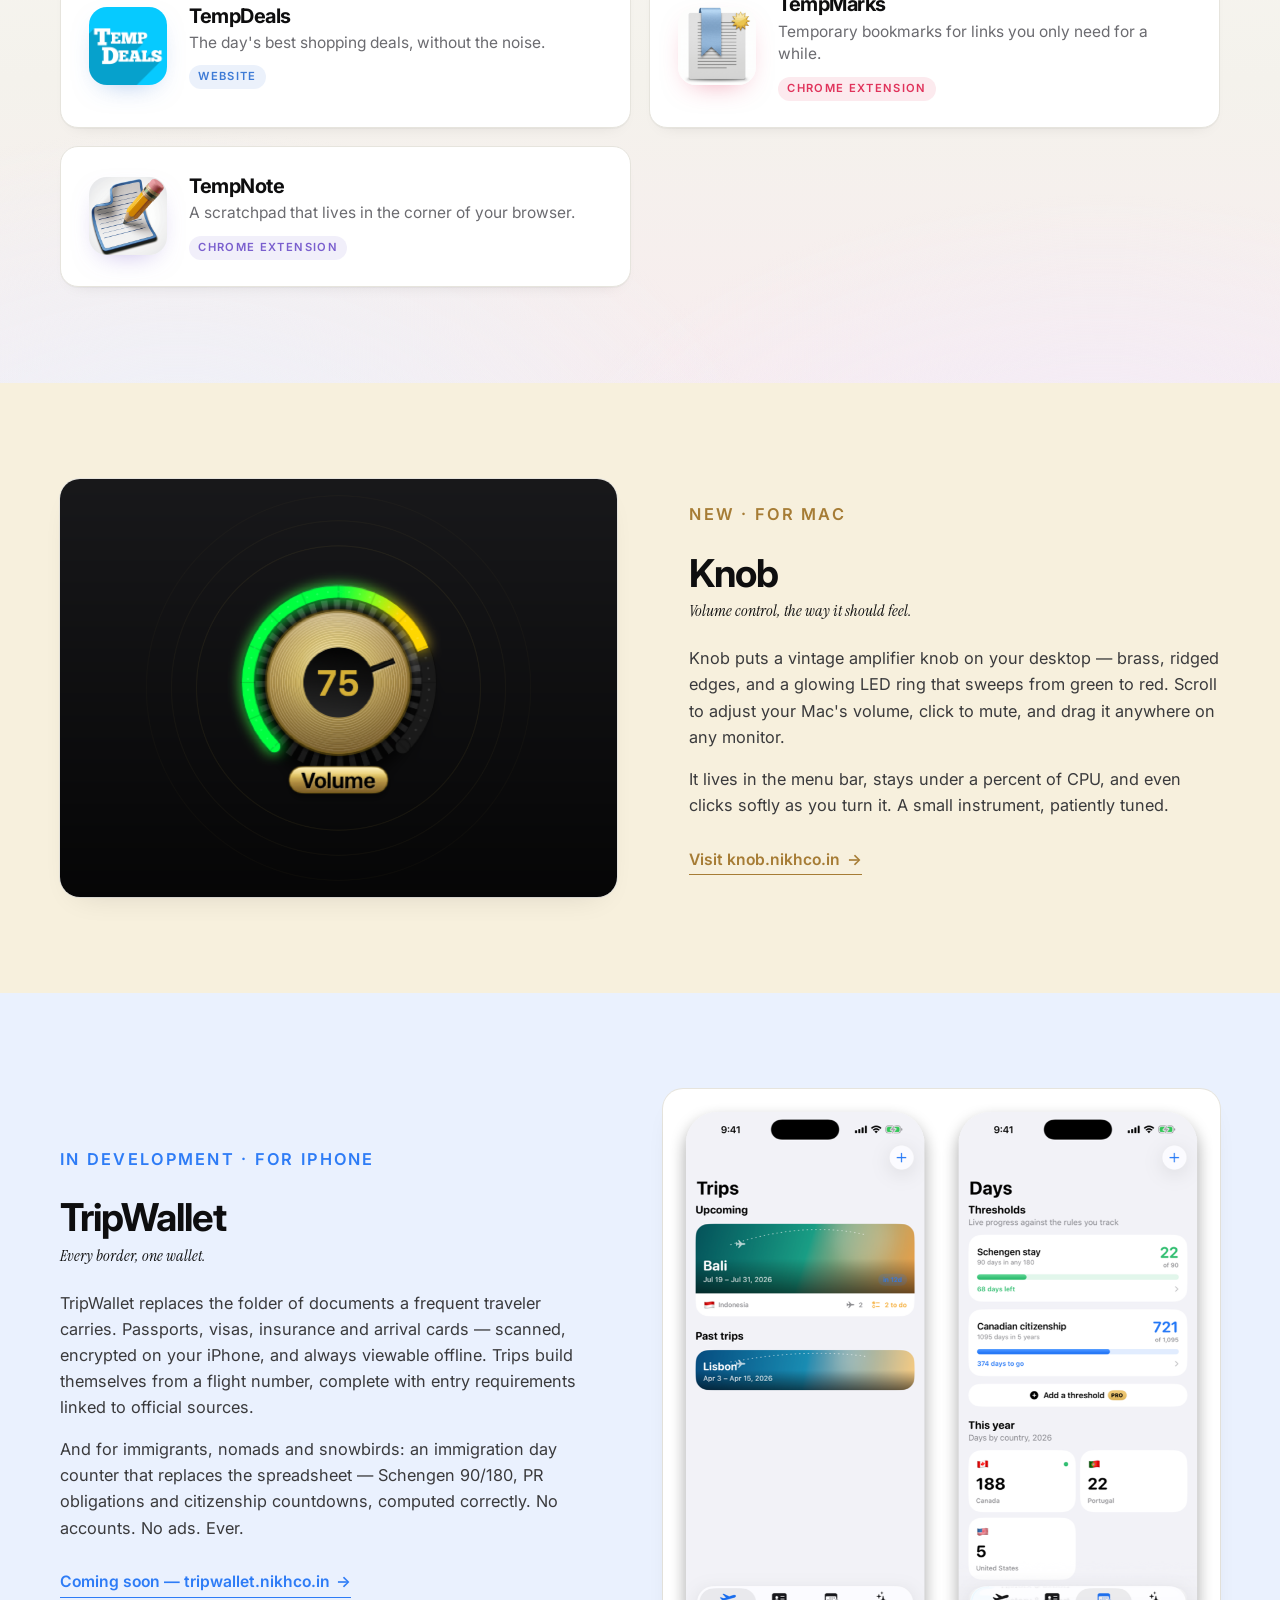
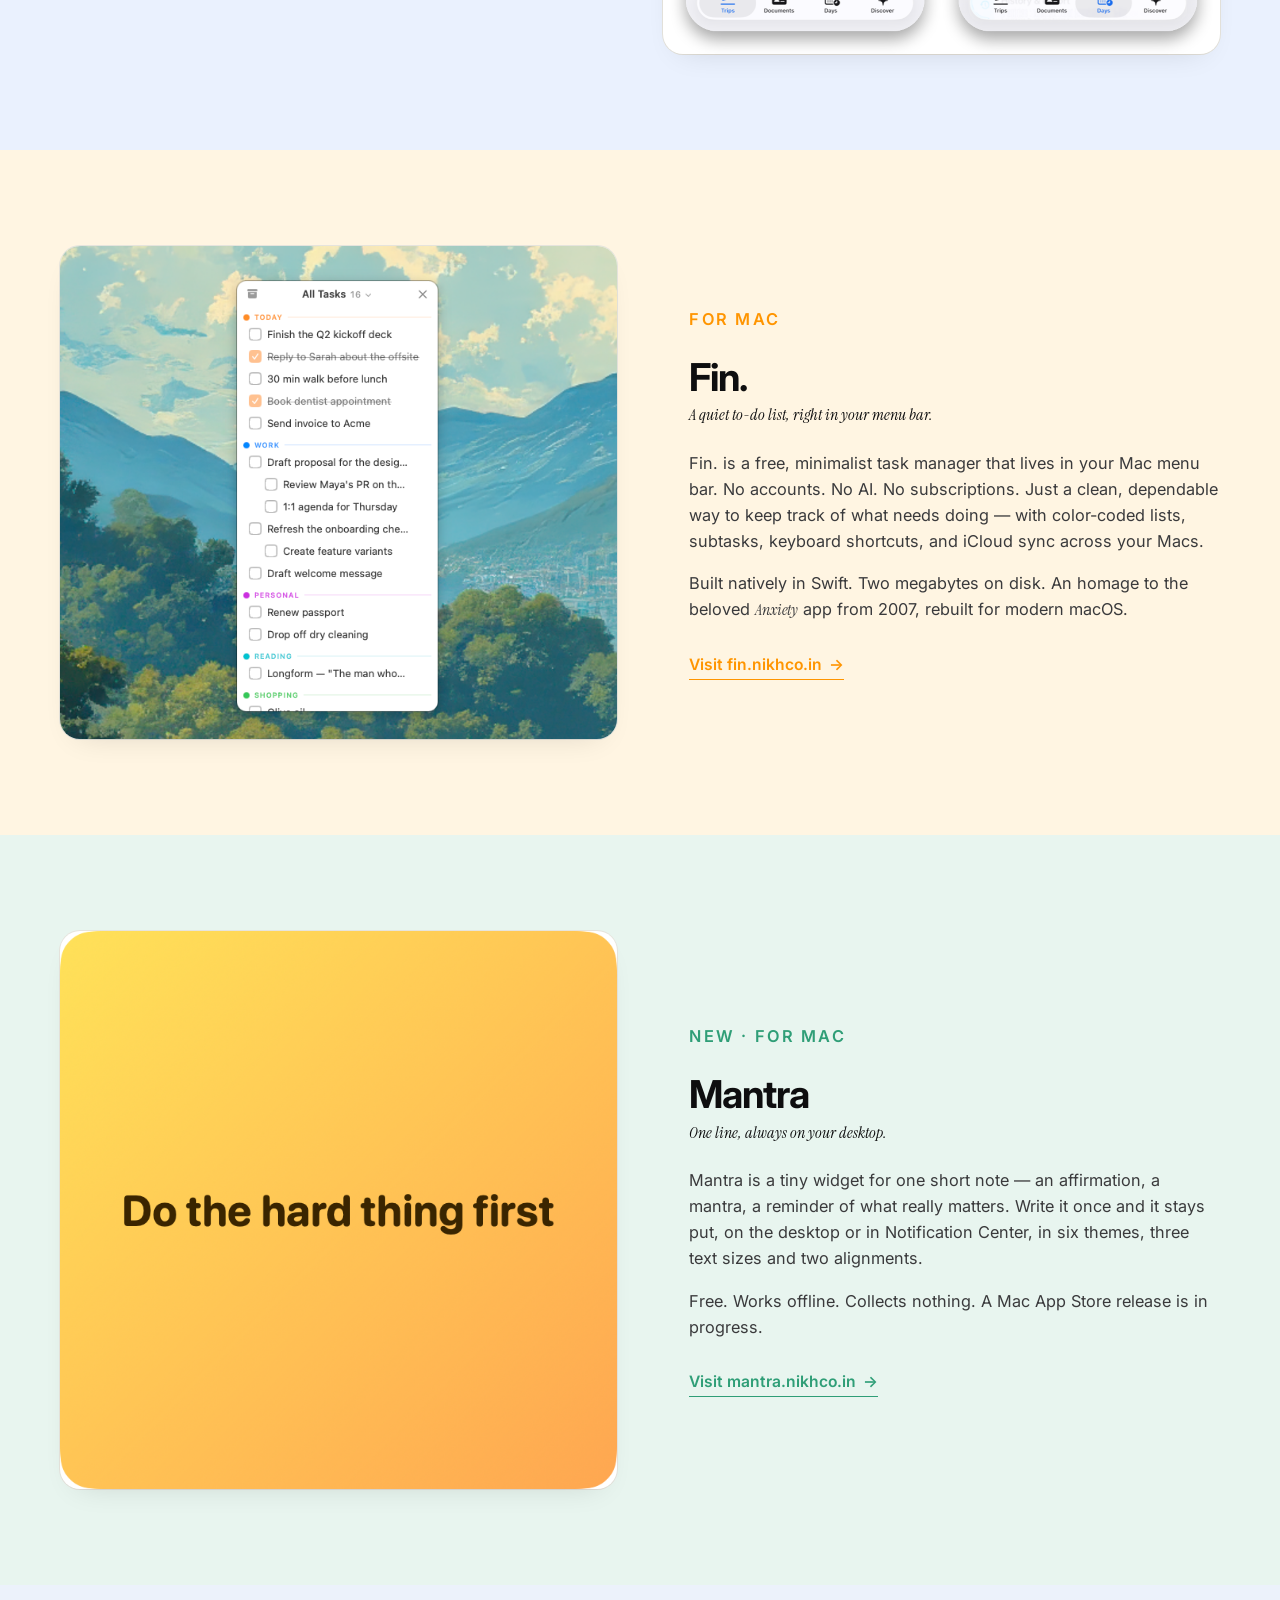
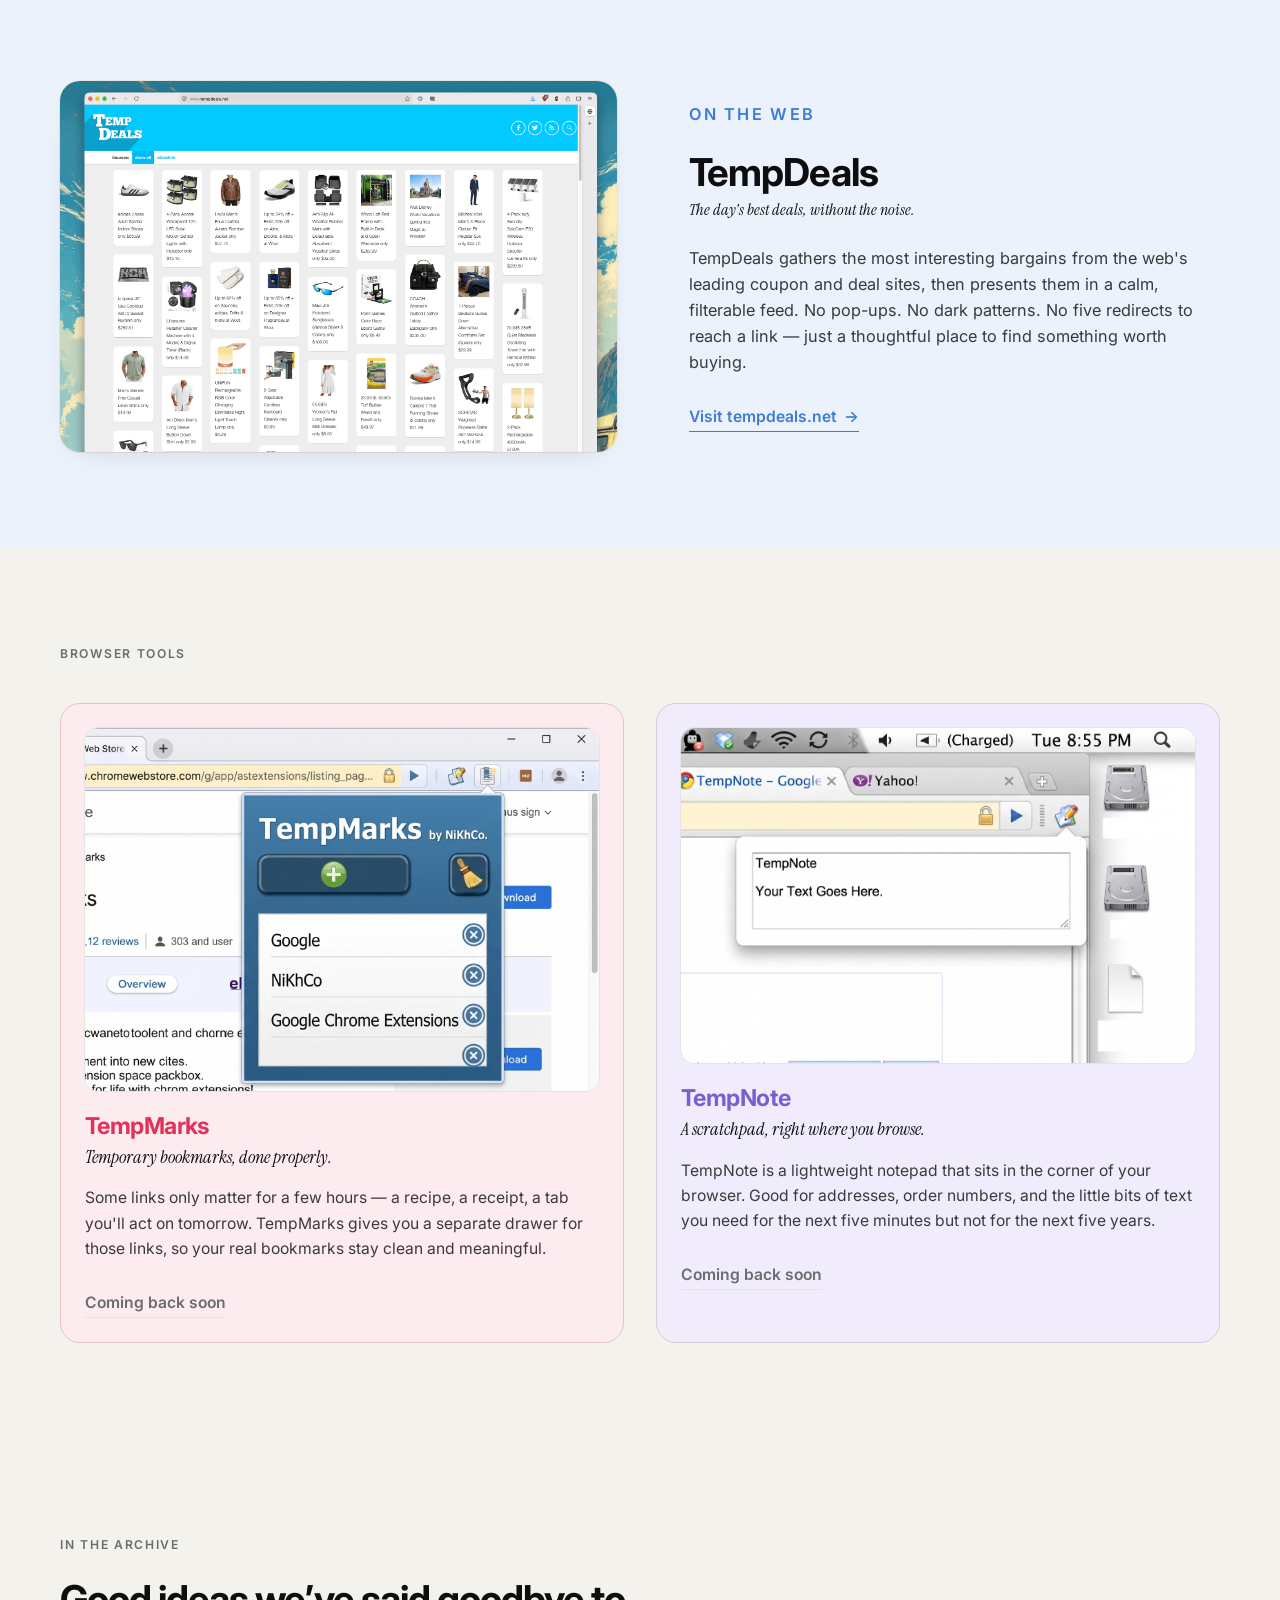
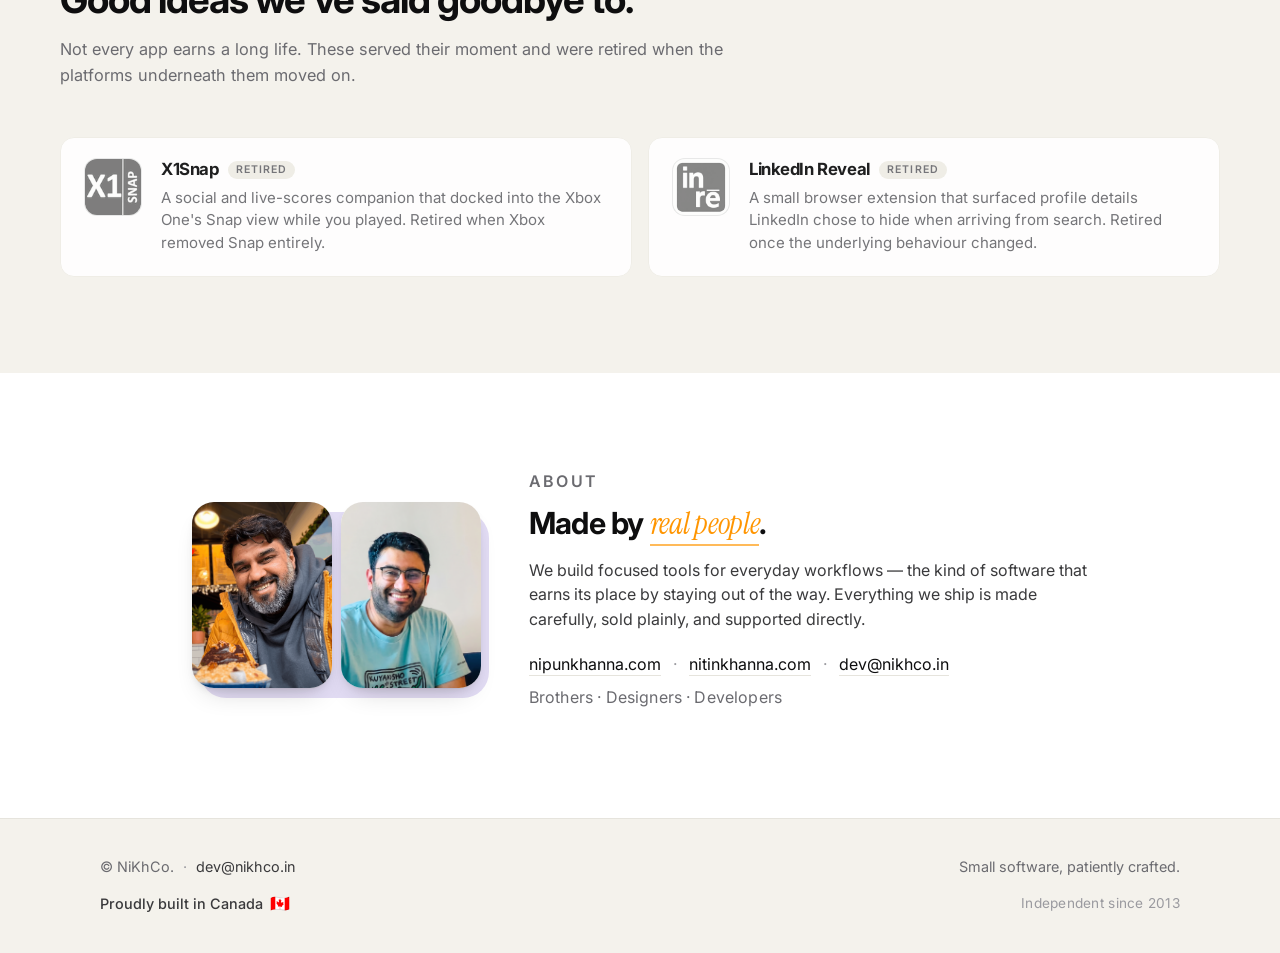
==== commit 0f6774f7: "Add Mantra to the apps grid New Mac app: a tiny macOS widget for one line you want to keep in front " ====
--- a/index.html
+++ b/index.html
@@ -9,11 +9,11 @@
     <title>NiKhCo. — Small software, patiently made. | Independent Mac &amp; web app studio</title>
     <meta
       name="description"
-      content="NiKhCo. is an independent software studio building small, dependable apps for iPhone, Mac and the web. Makers of Knob (desktop volume knob for Mac), TripWallet (iOS travel document wallet), Fin. (menu bar to-do list for Mac), TempDeals, TempMarks, and TempNote. Proudly built in Canada since 2013."
+      content="NiKhCo. is an independent software studio building small, dependable apps for iPhone, Mac and the web. Makers of Knob (desktop volume knob for Mac), TripWallet (iOS travel document wallet), Fin. (menu bar to-do list for Mac), Mantra (desktop mantra widget for Mac), TempDeals, TempMarks, and TempNote. Proudly built in Canada since 2013."
     />
     <meta
       name="keywords"
-      content="NiKhCo, independent software studio, Mac app studio, indie Mac developer, Knob, Mac volume knob widget, TripWallet, travel wallet iOS app, Fin app, Fin Mac to-do list, TempDeals, TempMarks, TempNote, small software, utility apps, Chrome extensions, Canadian software studio, quiet apps, minimalist software"
+      content="NiKhCo, independent software studio, Mac app studio, indie Mac developer, Knob, Mac volume knob widget, TripWallet, travel wallet iOS app, Fin app, Fin Mac to-do list, Mantra, Mantra Mac widget, mantra app, affirmation widget, TempDeals, TempMarks, TempNote, small software, utility apps, Chrome extensions, Canadian software studio, quiet apps, minimalist software"
     />
     <meta name="author" content="NiKhCo." />
     <meta name="publisher" content="NiKhCo." />
@@ -38,7 +38,7 @@
     <meta property="og:type" content="website" />
     <meta property="og:site_name" content="NiKhCo." />
     <meta property="og:title" content="NiKhCo. — Small software, patiently made." />
-    <meta property="og:description" content="An independent studio building small, dependable apps for the Mac and the web. Makers of Knob, TripWallet, Fin., TempDeals, TempMarks, and TempNote." />
+    <meta property="og:description" content="An independent studio building small, dependable apps for the Mac and the web. Makers of Knob, TripWallet, Fin., Mantra, TempDeals, TempMarks, and TempNote." />
     <meta property="og:url" content="https://www.nikhco.in/" />
     <meta property="og:image" content="https://www.nikhco.in/assets_nikhco/og-image.png" />
     <meta property="og:image:alt" content="NiKhCo. — Small software, patiently made." />
@@ -102,7 +102,7 @@
       "@type": "ItemList",
       "name": "Apps by NiKhCo.",
       "itemListOrder": "https://schema.org/ItemListUnordered",
-      "numberOfItems": 6,
+      "numberOfItems": 7,
       "itemListElement": [
         {
           "@type": "ListItem",
@@ -150,6 +150,20 @@
           "@type": "ListItem",
           "position": 4,
           "item": {
+            "@type": "SoftwareApplication",
+            "name": "Mantra",
+            "description": "A tiny macOS widget for one short note — an affirmation, a mantra, a reminder — that lives on the desktop or in Notification Center. Six themes, three text sizes, two alignments. Free, offline, collects nothing.",
+            "applicationCategory": "UtilitiesApplication",
+            "operatingSystem": "macOS",
+            "url": "https://mantra.nikhco.in",
+            "offers": { "@type": "Offer", "price": "0.00", "priceCurrency": "USD" },
+            "publisher": { "@type": "Organization", "name": "NiKhCo." }
+          }
+        },
+        {
+          "@type": "ListItem",
+          "position": 5,
+          "item": {
             "@type": "WebApplication",
             "name": "TempDeals",
             "description": "A calm, filterable feed of the best shopping deals from around the web.",
@@ -161,7 +175,7 @@
         },
         {
           "@type": "ListItem",
-          "position": 5,
+          "position": 6,
           "item": {
             "@type": "SoftwareApplication",
             "name": "TempMarks",
@@ -173,7 +187,7 @@
         },
         {
           "@type": "ListItem",
-          "position": 6,
+          "position": 7,
           "item": {
             "@type": "SoftwareApplication",
             "name": "TempNote",
@@ -206,7 +220,7 @@
           "name": "What apps does NiKhCo. make?",
           "acceptedAnswer": {
             "@type": "Answer",
-            "text": "NiKhCo. makes six active apps: Knob — a vintage amp-inspired volume knob that floats on the Mac desktop; TripWallet — an offline-first iOS travel wallet for passports, visas, trips and immigration day counts; Fin. — a free, minimalist to-do list for the Mac menu bar; TempDeals — a clean, filterable feed of the best shopping deals from around the web; TempMarks — a Chrome extension for temporary bookmarks; and TempNote — a Chrome extension scratchpad for short-lived notes."
+            "text": "NiKhCo. makes seven active apps: Knob — a vintage amp-inspired volume knob that floats on the Mac desktop; TripWallet — an offline-first iOS travel wallet for passports, visas, trips and immigration day counts; Fin. — a free, minimalist to-do list for the Mac menu bar; Mantra — a tiny Mac widget for one short note, always on the desktop; TempDeals — a clean, filterable feed of the best shopping deals from around the web; TempMarks — a Chrome extension for temporary bookmarks; and TempNote — a Chrome extension scratchpad for short-lived notes."
           }
         },
         {
@@ -306,7 +320,7 @@
           <p class="eyebrow">Our apps</p>
           <h2>Small tools, each built to do one thing well.</h2>
           <p class="apps-lede">
-            An iPhone app, two Mac apps, a website, and two browser tools —
+            An iPhone app, three Mac apps, a website, and two browser tools —
             each built with the same quiet, careful approach.
           </p>
 
@@ -346,6 +360,20 @@
               <div class="app-meta">
                 <h3>Fin.</h3>
                 <p>A quiet to-do list for your Mac menu bar.</p>
+                <span class="app-platform">Mac app</span>
+              </div>
+            </a>
+
+            <a class="app-tile app-tile--mantra" href="#mantra">
+              <div class="app-icon">
+                <img src="assets_nikhco/products/Mantra_Logo.png" alt="Mantra app icon — a bold quotation mark on a sunrise gradient" />
+              </div>
+              <div class="app-meta">
+                <div class="app-meta-head">
+                  <h3>Mantra</h3>
+                  <span class="chip chip-new">New</span>
+                </div>
+                <p>One line, always on your desktop.</p>
                 <span class="app-platform">Mac app</span>
               </div>
             </a>
@@ -479,6 +507,37 @@
             </p>
             <a class="learn-more" href="https://fin.nikhco.in" target="_blank" rel="noreferrer">
               Visit fin.nikhco.in <span aria-hidden="true">→</span>
+            </a>
+          </div>
+        </div>
+      </section>
+
+      <!-- FEATURED: MANTRA -->
+      <section id="mantra" class="feature feature--mantra">
+        <div class="section-inner feature-inner">
+          <div class="feature-media">
+            <img
+              src="assets_nikhco/products/Mantra_Screenshot.png"
+              alt="Mantra for Mac — a short note in a sunrise-gradient widget on the desktop"
+              loading="lazy"
+            />
+          </div>
+          <div class="feature-body">
+            <p class="eyebrow eyebrow--accent">New · For Mac</p>
+            <h2>Mantra</h2>
+            <p class="feature-tagline">One line, always on your desktop.</p>
+            <p>
+              Mantra is a tiny widget for one short note — an affirmation, a
+              mantra, a reminder of what really matters. Write it once and it
+              stays put, on the desktop or in Notification Center, in six
+              themes, three text sizes and two alignments.
+            </p>
+            <p>
+              Free. Works offline. Collects nothing. A Mac App Store release
+              is in progress.
+            </p>
+            <a class="learn-more" href="https://mantra.nikhco.in" target="_blank" rel="noreferrer">
+              Visit mantra.nikhco.in <span aria-hidden="true">→</span>
             </a>
           </div>
         </div>
--- a/styles.css
+++ b/styles.css
@@ -25,6 +25,7 @@
   --accent-deals: #3E7BD6;
   --accent-marks: #E0335B;
   --accent-note: #7A5FCE;
+  --accent-mantra: #2F9E77;
   --accent-ink: #0E0E0F;
 
   /* Section tints (light mode) */
@@ -37,6 +38,7 @@
   --tint-deals: #ECF2FB;
   --tint-marks: #FCEBEF;
   --tint-note:  #F1ECFB;
+  --tint-mantra: #E8F5EF;
   --tint-retired: #F4F2EC;
   --tint-apps: #FBFAF7;
   --tint-about: #FFFFFF;
@@ -68,6 +70,7 @@
   --accent-deals: #6AA0F2;
   --accent-marks: #F25A7C;
   --accent-note: #A488E8;
+  --accent-mantra: #4ECDA0;
   --accent-ink: #F3F1EC;
 
   --tint-hero-from: #1B140E;
@@ -79,6 +82,7 @@
   --tint-deals: #0F1826;
   --tint-marks: #261018;
   --tint-note:  #1A1330;
+  --tint-mantra: #0F2119;
   --tint-retired: #111113;
   --tint-apps: #0E0E0F;
   --tint-about: #0E0E0F;
@@ -353,11 +357,13 @@
    so the section reads as a continuation of the hero rather than flat grey. */
 .apps {
   position: relative;
+  /* Calm hand-off from the hero: the top ~25% stays flat cream (matching the
+     hero's cream bottom) so there's no colour band at the seam. Colour only
+     builds up gently far below the fold, echoing the hero's cool accents. */
   background:
-    radial-gradient(1300px 680px at 50% -10%, var(--tint-fin) 0%, transparent 60%),
-    radial-gradient(780px 520px at 10% 90%, var(--tint-deals) 0%, transparent 62%),
-    radial-gradient(780px 520px at 90% 94%, var(--tint-note) 0%, transparent 62%),
-    linear-gradient(180deg, var(--bg) 0%, var(--bg-soft) 55%, var(--tint-hero-via) 135%);
+    radial-gradient(1000px 640px at 14% 112%, var(--tint-deals) 0%, transparent 60%),
+    radial-gradient(1000px 640px at 86% 118%, var(--tint-note) 0%, transparent 60%),
+    linear-gradient(180deg, var(--bg) 0%, var(--bg) 24%, var(--bg-soft) 72%, var(--tint-hero-via) 128%);
   overflow: hidden;
 }
 
@@ -405,6 +411,7 @@
 .app-tile--deals { --tile-accent: var(--accent-deals); }
 .app-tile--marks { --tile-accent: var(--accent-marks); }
 .app-tile--note  { --tile-accent: var(--accent-note); }
+.app-tile--mantra { --tile-accent: var(--accent-mantra); }
 
 .app-icon {
   flex: 0 0 78px;
@@ -481,6 +488,7 @@
 .feature--tripwallet { background: var(--tint-tripwallet); --section-accent: var(--accent-tripwallet); }
 .feature--fin   { background: var(--tint-fin);   --section-accent: var(--accent-fin); }
 .feature--deals { background: var(--tint-deals); --section-accent: var(--accent-deals); }
+.feature--mantra { background: var(--tint-mantra); --section-accent: var(--accent-mantra); }
 
 .feature-inner {
   display: grid;
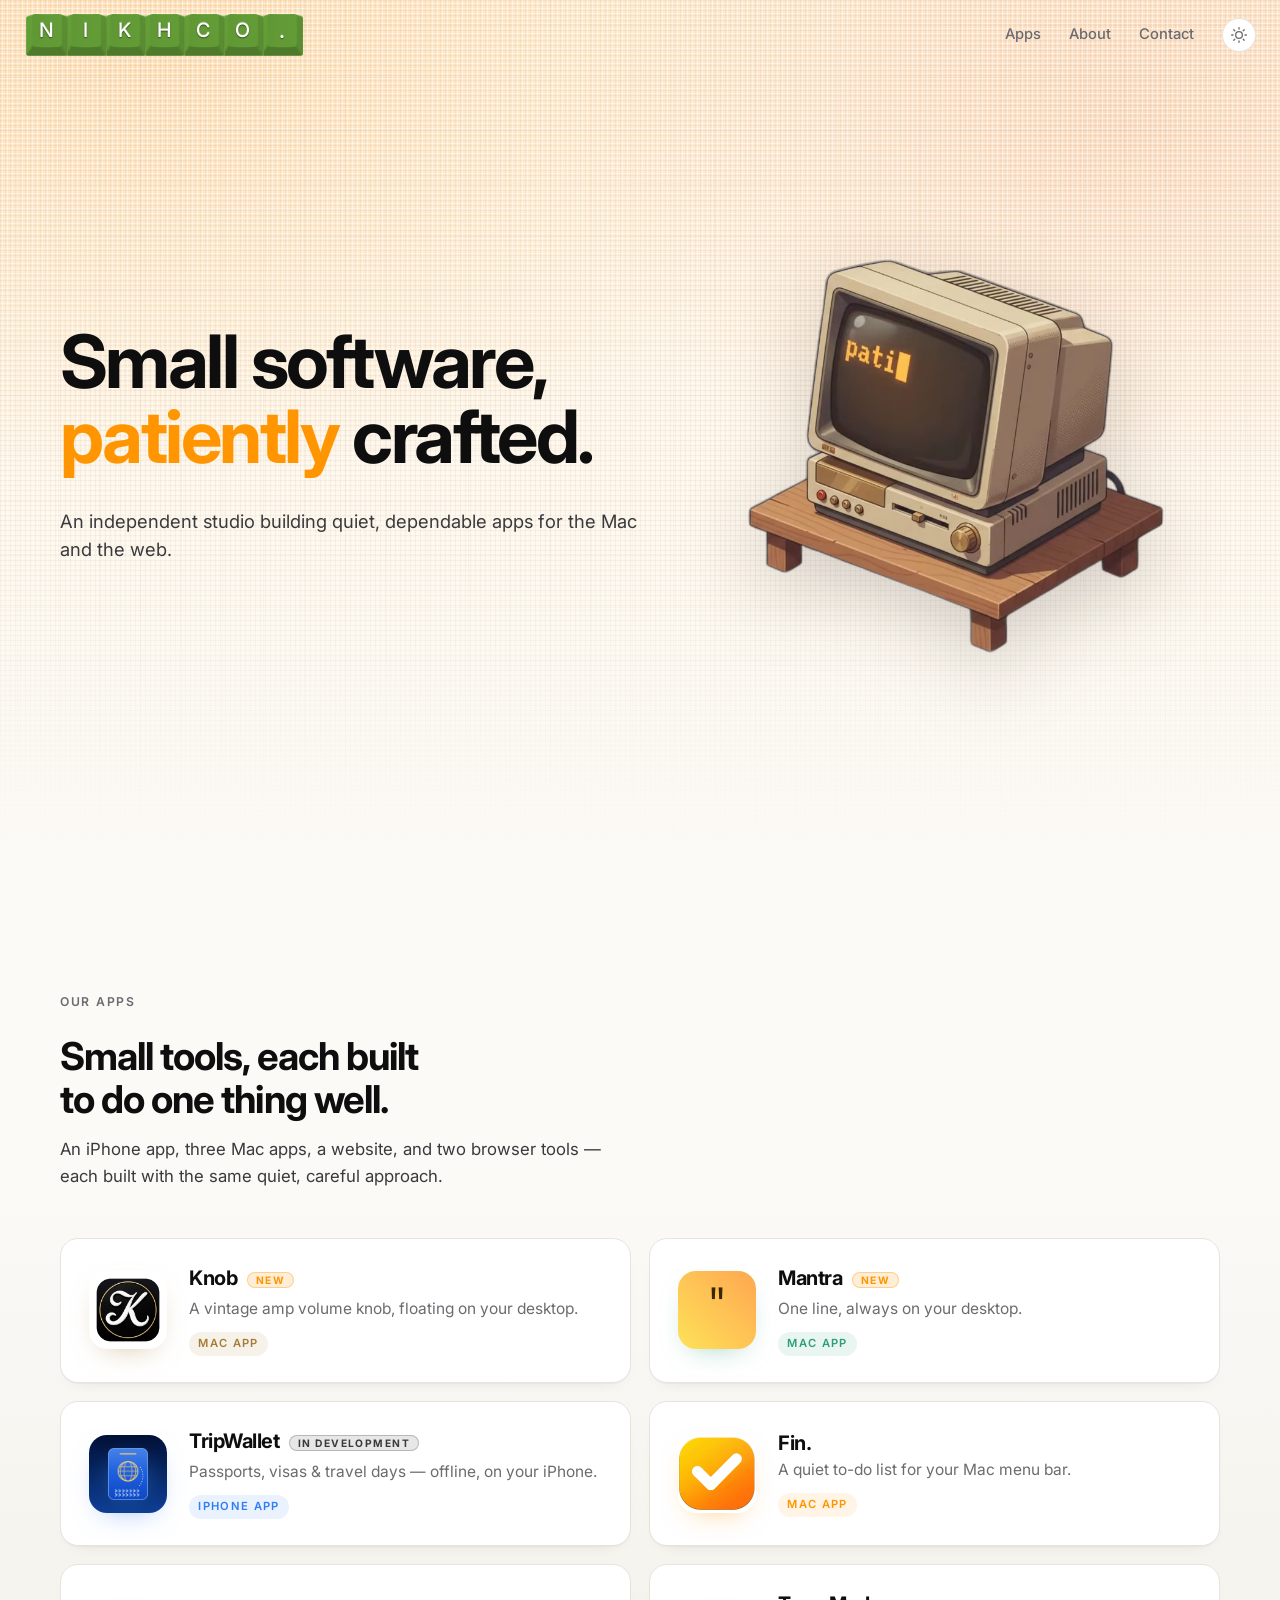
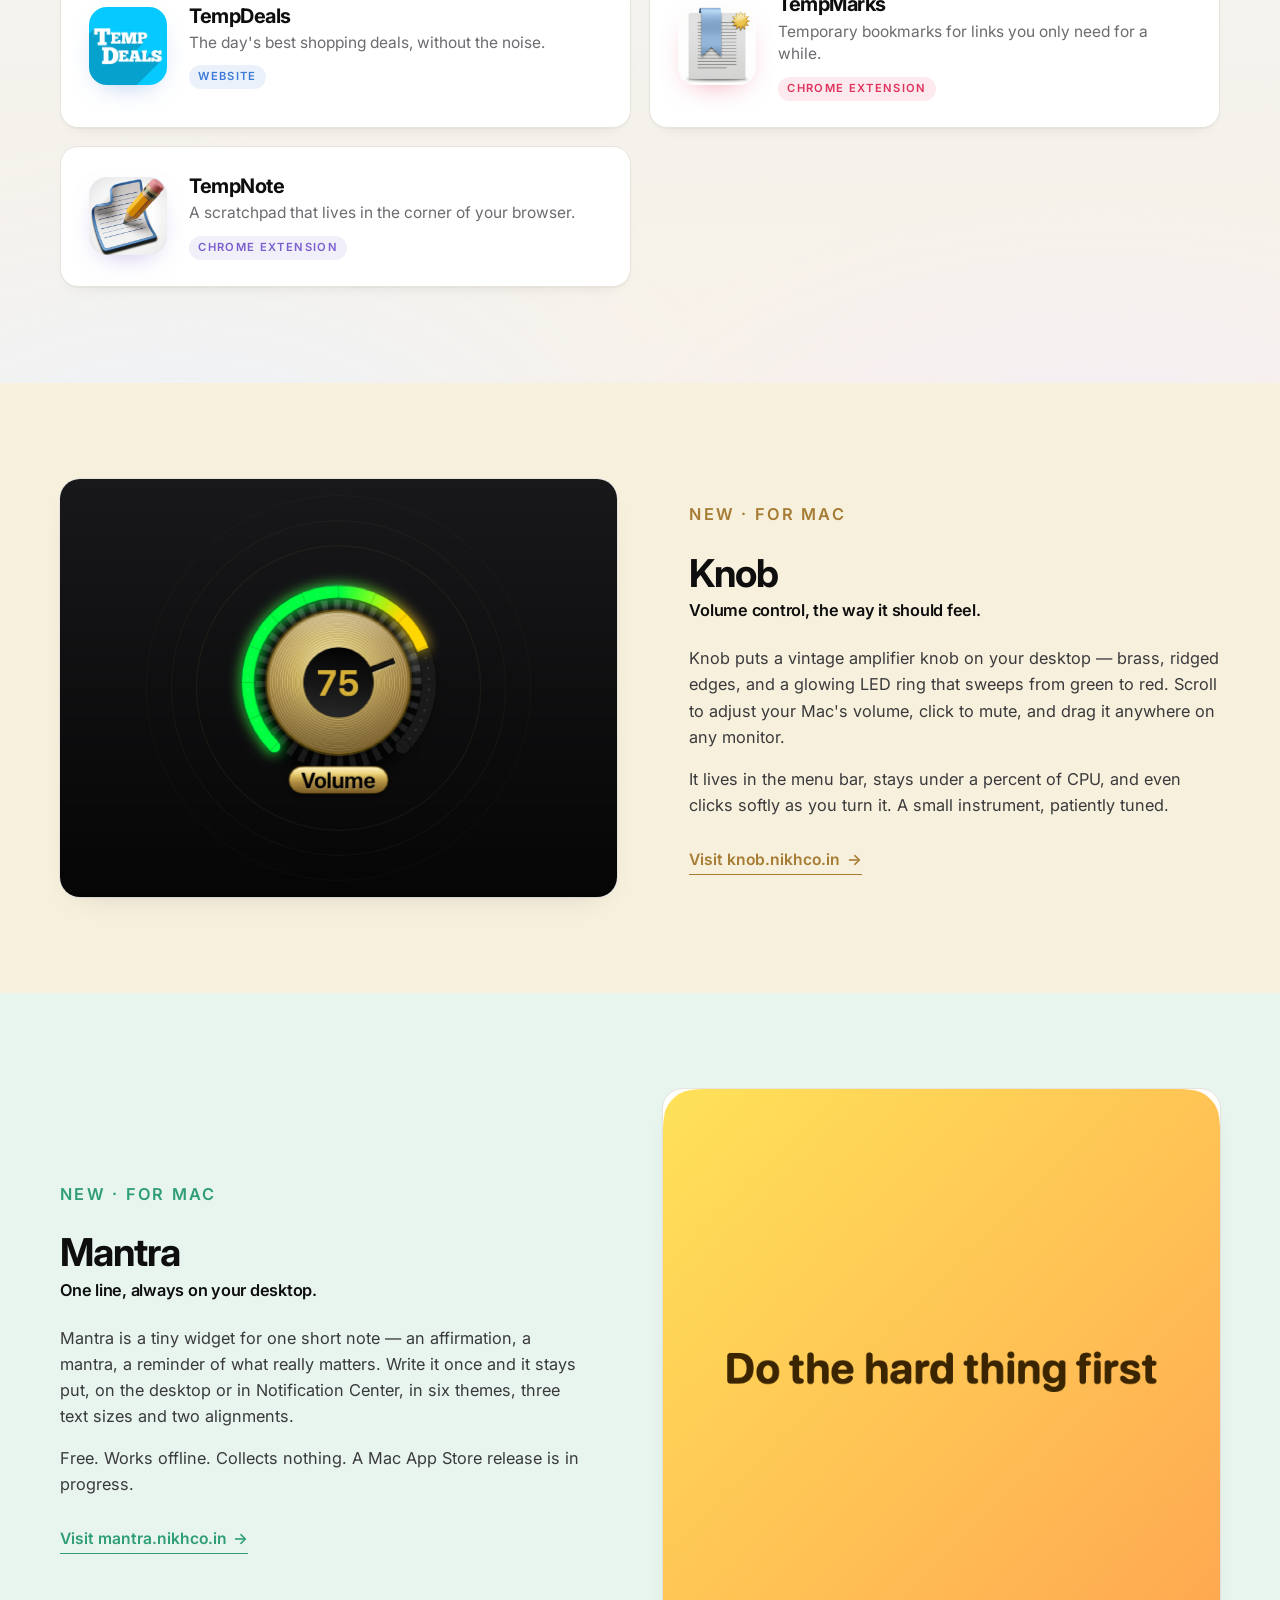
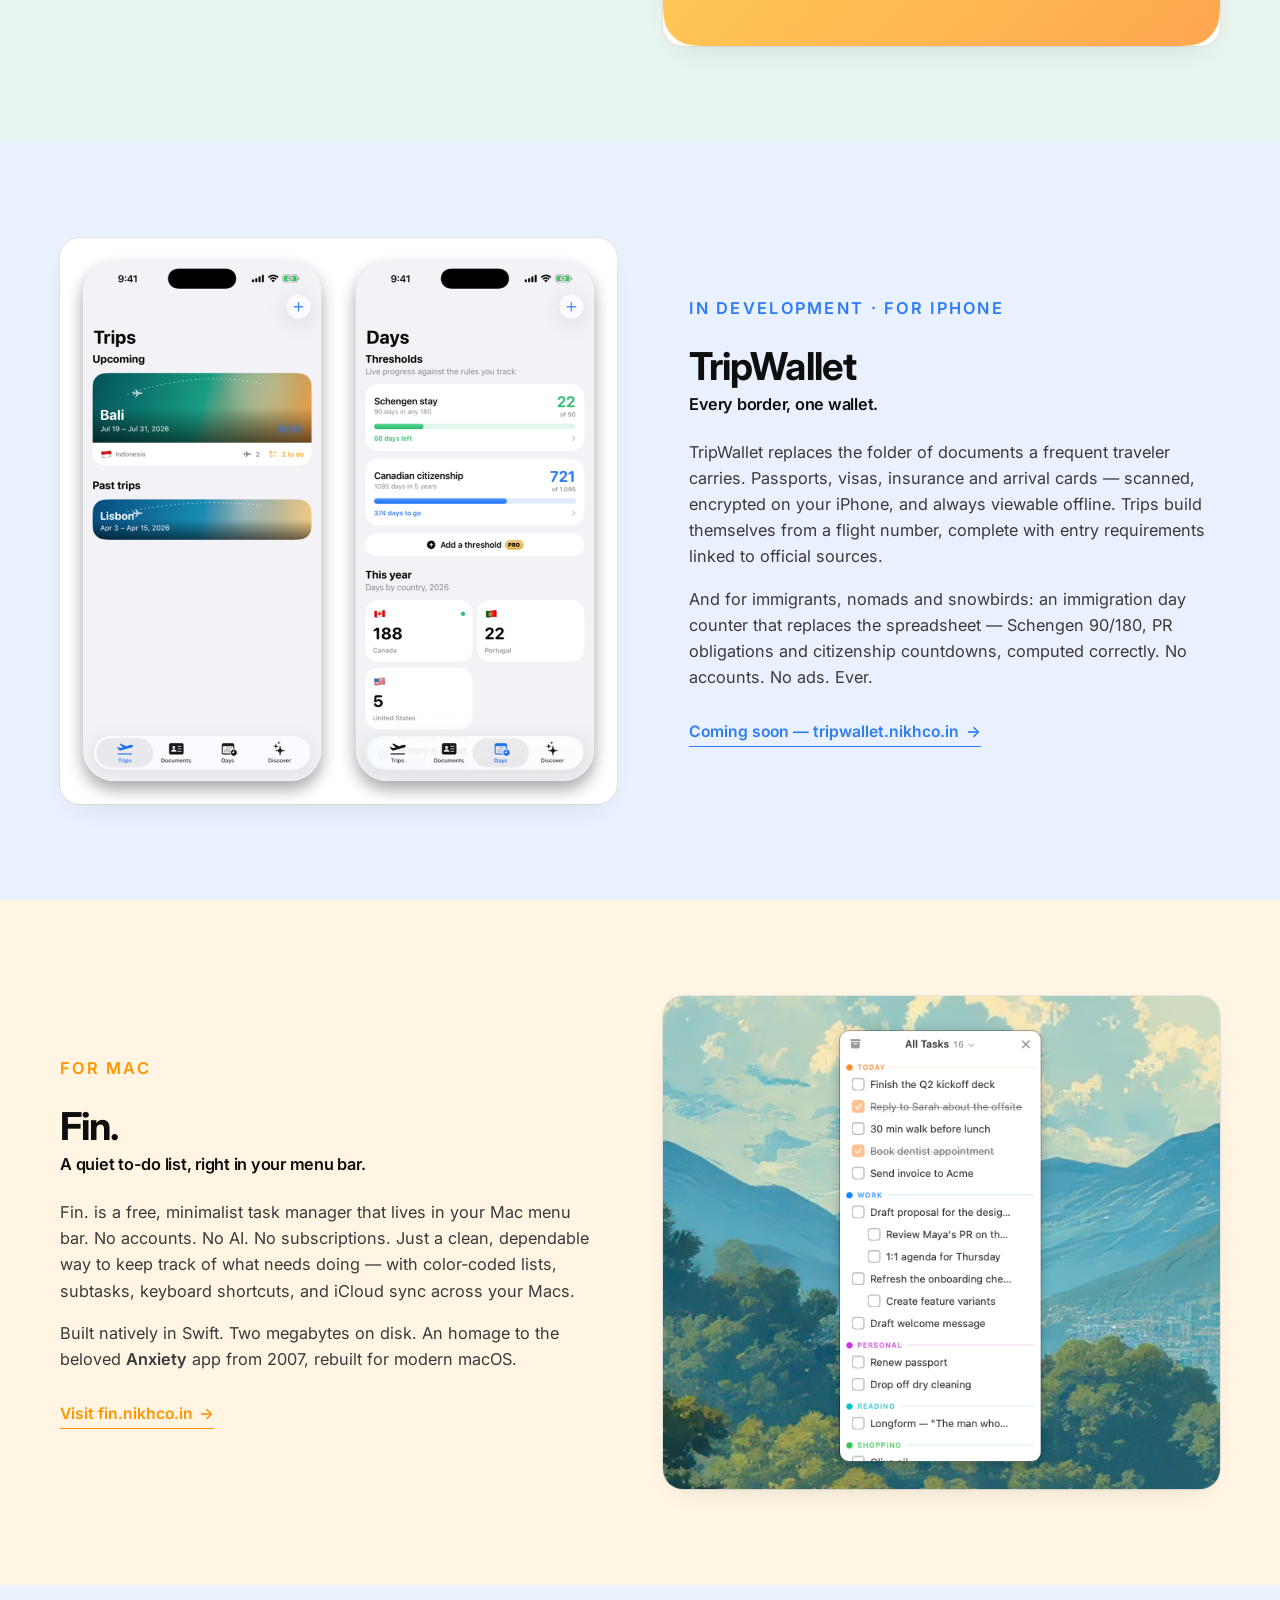
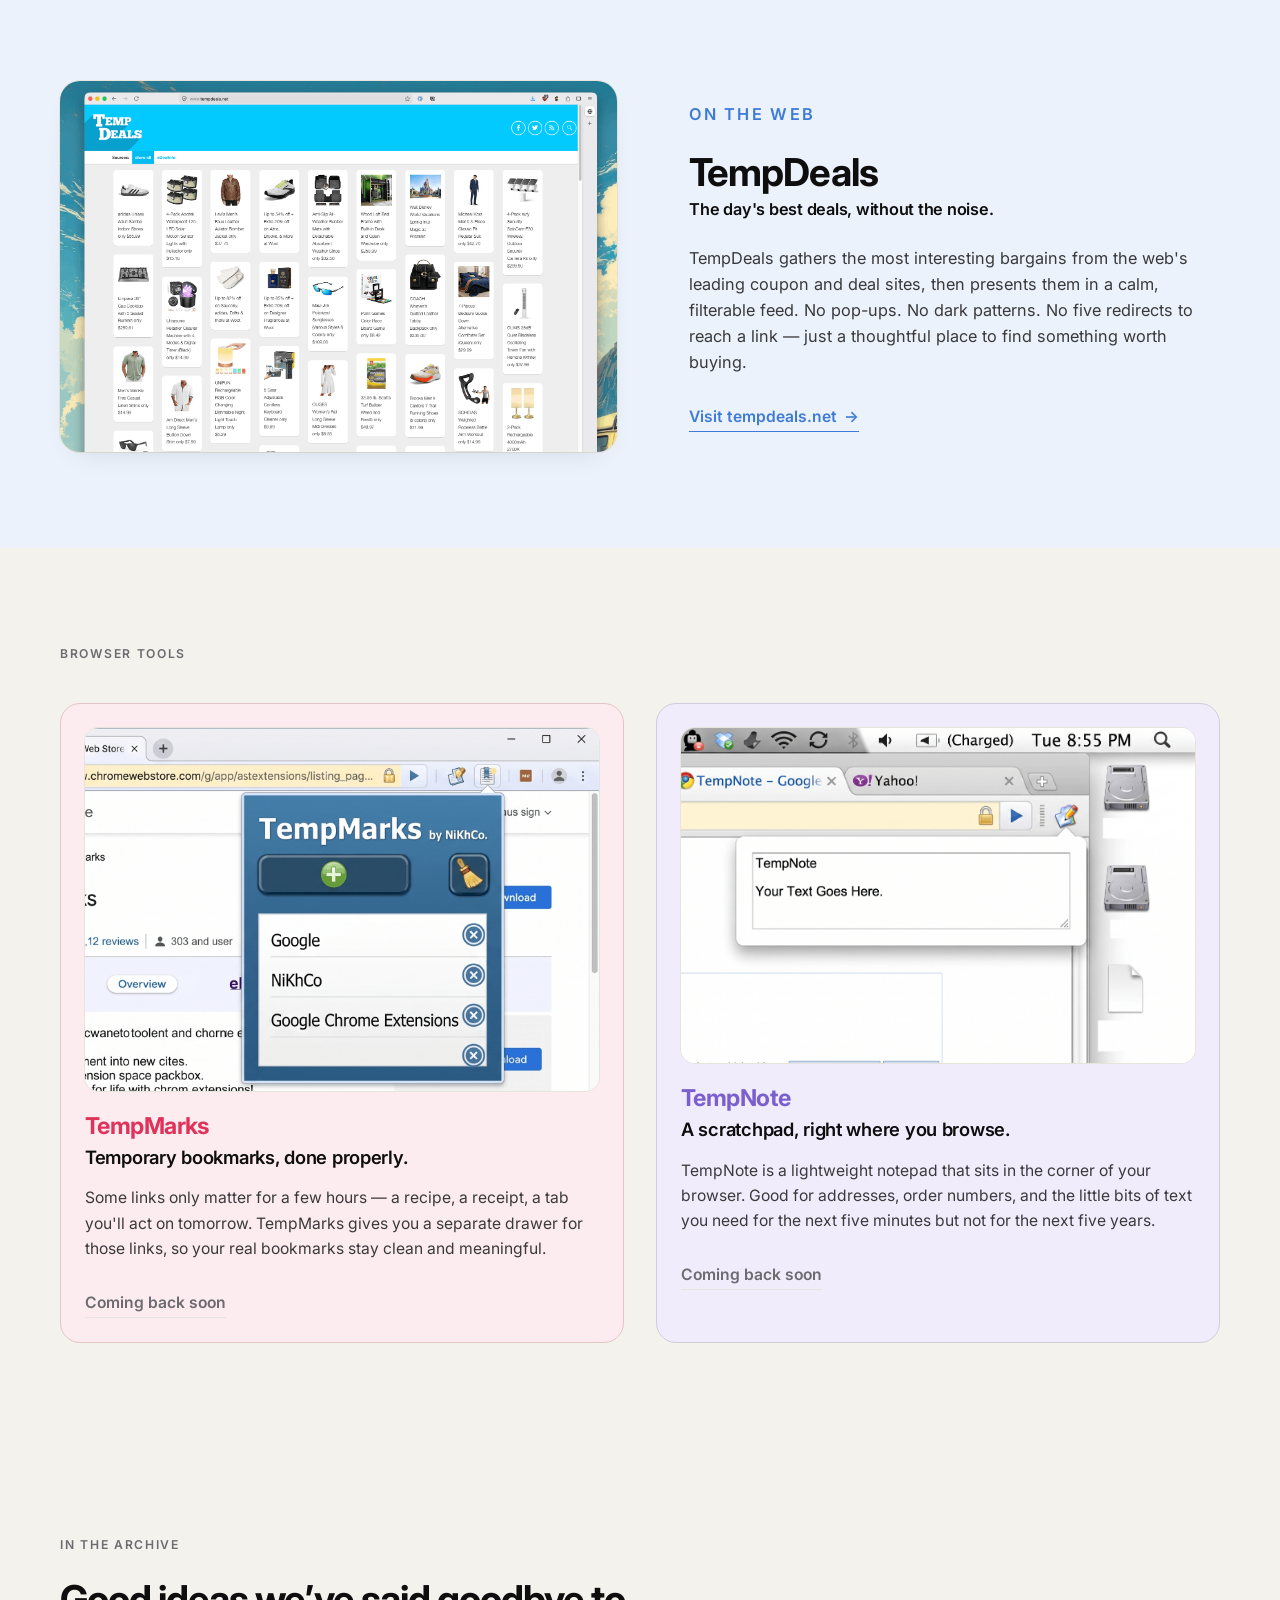
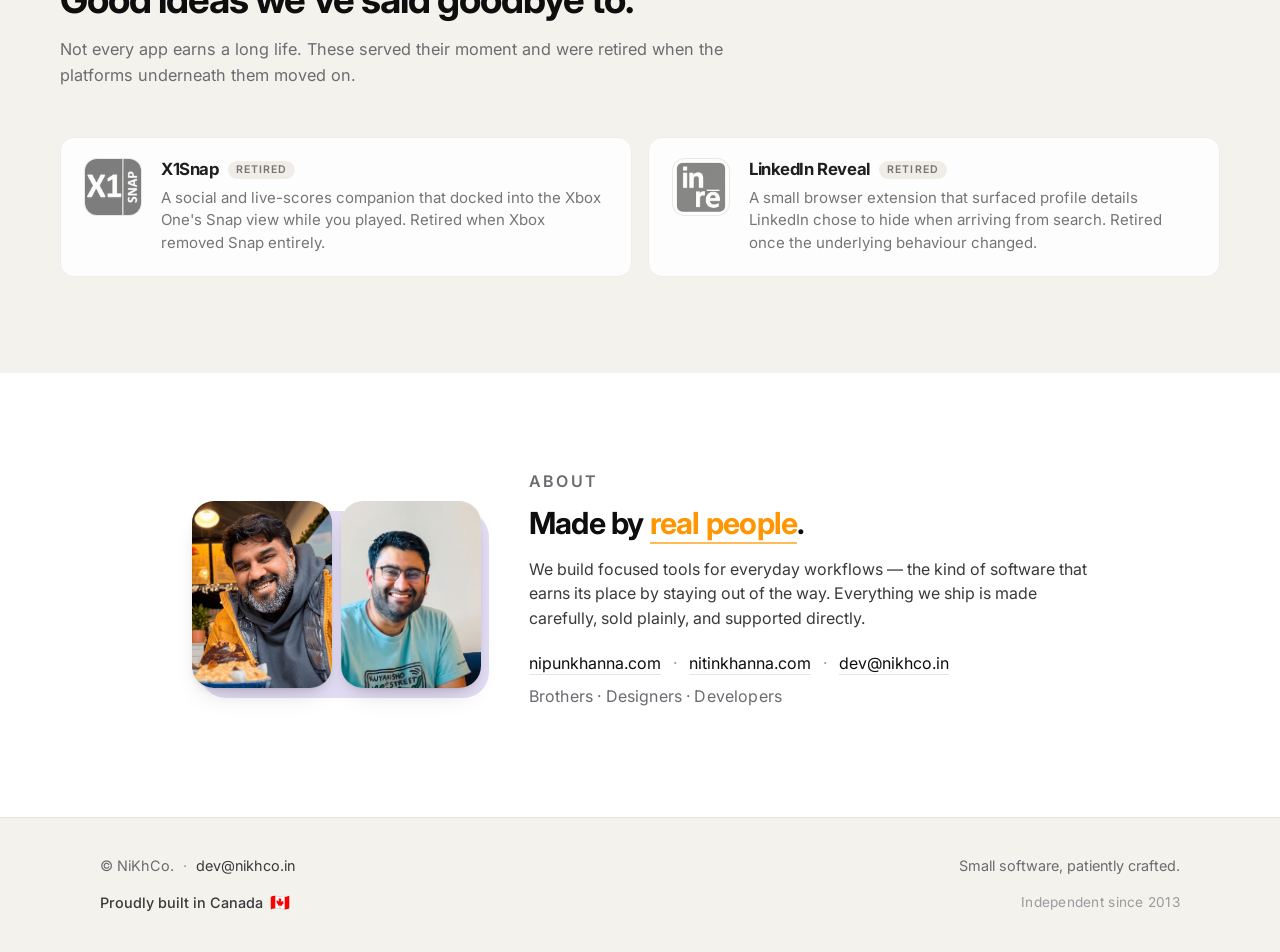
==== commit b9aeb2cf: "Rework hero as woven cloth; new logo palette; fix content alternation Logo: cycle swapped to the war" ====
--- a/index.html
+++ b/index.html
@@ -57,7 +57,7 @@
     <link rel="preconnect" href="https://fonts.googleapis.com" />
     <link rel="preconnect" href="https://fonts.gstatic.com" crossorigin />
     <link
-      href="https://fonts.googleapis.com/css2?family=Inter:wght@400;500;600;700&family=Instrument+Serif:ital@0;1&display=swap"
+      href="https://fonts.googleapis.com/css2?family=Inter:wght@400;500;600;700&display=swap"
       rel="stylesheet"
     />
     <link rel="stylesheet" href="styles.css?v=DEV" />
@@ -279,8 +279,6 @@
     <main id="top">
       <!-- HERO -->
       <section class="hero">
-        <div class="hero-glow" aria-hidden="true"></div>
-        <div class="hero-glow-2" aria-hidden="true"></div>
         <div class="section-inner hero-inner">
           <div class="hero-copy">
             <h1>Small software,<br><em>patiently</em> crafted.</h1>
@@ -339,6 +337,20 @@
               </div>
             </a>
 
+            <a class="app-tile app-tile--mantra" href="#mantra">
+              <div class="app-icon">
+                <img src="assets_nikhco/products/Mantra_Logo.png" alt="Mantra app icon — a bold quotation mark on a sunrise gradient" />
+              </div>
+              <div class="app-meta">
+                <div class="app-meta-head">
+                  <h3>Mantra</h3>
+                  <span class="chip chip-new">New</span>
+                </div>
+                <p>One line, always on your desktop.</p>
+                <span class="app-platform">Mac app</span>
+              </div>
+            </a>
+
             <a class="app-tile app-tile--tripwallet" href="#tripwallet">
               <div class="app-icon">
                 <img src="assets_nikhco/products/TripWallet_Logo.png" alt="TripWallet app icon — blue passport with gold globe" />
@@ -360,20 +372,6 @@
               <div class="app-meta">
                 <h3>Fin.</h3>
                 <p>A quiet to-do list for your Mac menu bar.</p>
-                <span class="app-platform">Mac app</span>
-              </div>
-            </a>
-
-            <a class="app-tile app-tile--mantra" href="#mantra">
-              <div class="app-icon">
-                <img src="assets_nikhco/products/Mantra_Logo.png" alt="Mantra app icon — a bold quotation mark on a sunrise gradient" />
-              </div>
-              <div class="app-meta">
-                <div class="app-meta-head">
-                  <h3>Mantra</h3>
-                  <span class="chip chip-new">New</span>
-                </div>
-                <p>One line, always on your desktop.</p>
                 <span class="app-platform">Mac app</span>
               </div>
             </a>
@@ -446,8 +444,39 @@
         </div>
       </section>
 
+      <!-- FEATURED: MANTRA -->
+      <section id="mantra" class="feature feature--mantra feature-alt">
+        <div class="section-inner feature-inner">
+          <div class="feature-media">
+            <img
+              src="assets_nikhco/products/Mantra_Screenshot.png"
+              alt="Mantra for Mac — a short note in a sunrise-gradient widget on the desktop"
+              loading="lazy"
+            />
+          </div>
+          <div class="feature-body">
+            <p class="eyebrow eyebrow--accent">New · For Mac</p>
+            <h2>Mantra</h2>
+            <p class="feature-tagline">One line, always on your desktop.</p>
+            <p>
+              Mantra is a tiny widget for one short note — an affirmation, a
+              mantra, a reminder of what really matters. Write it once and it
+              stays put, on the desktop or in Notification Center, in six
+              themes, three text sizes and two alignments.
+            </p>
+            <p>
+              Free. Works offline. Collects nothing. A Mac App Store release
+              is in progress.
+            </p>
+            <a class="learn-more" href="https://mantra.nikhco.in" target="_blank" rel="noreferrer">
+              Visit mantra.nikhco.in <span aria-hidden="true">→</span>
+            </a>
+          </div>
+        </div>
+      </section>
+
       <!-- FEATURED: TRIPWALLET -->
-      <section id="tripwallet" class="feature feature--tripwallet feature-alt">
+      <section id="tripwallet" class="feature feature--tripwallet">
         <div class="section-inner feature-inner">
           <div class="feature-media">
             <img
@@ -481,7 +510,7 @@
       </section>
 
       <!-- FEATURED: FIN -->
-      <section id="fin" class="feature feature--fin">
+      <section id="fin" class="feature feature--fin feature-alt">
         <div class="section-inner feature-inner">
           <div class="feature-media">
             <img
@@ -507,37 +536,6 @@
             </p>
             <a class="learn-more" href="https://fin.nikhco.in" target="_blank" rel="noreferrer">
               Visit fin.nikhco.in <span aria-hidden="true">→</span>
-            </a>
-          </div>
-        </div>
-      </section>
-
-      <!-- FEATURED: MANTRA -->
-      <section id="mantra" class="feature feature--mantra">
-        <div class="section-inner feature-inner">
-          <div class="feature-media">
-            <img
-              src="assets_nikhco/products/Mantra_Screenshot.png"
-              alt="Mantra for Mac — a short note in a sunrise-gradient widget on the desktop"
-              loading="lazy"
-            />
-          </div>
-          <div class="feature-body">
-            <p class="eyebrow eyebrow--accent">New · For Mac</p>
-            <h2>Mantra</h2>
-            <p class="feature-tagline">One line, always on your desktop.</p>
-            <p>
-              Mantra is a tiny widget for one short note — an affirmation, a
-              mantra, a reminder of what really matters. Write it once and it
-              stays put, on the desktop or in Notification Center, in six
-              themes, three text sizes and two alignments.
-            </p>
-            <p>
-              Free. Works offline. Collects nothing. A Mac App Store release
-              is in progress.
-            </p>
-            <a class="learn-more" href="https://mantra.nikhco.in" target="_blank" rel="noreferrer">
-              Visit mantra.nikhco.in <span aria-hidden="true">→</span>
             </a>
           </div>
         </div>
--- a/styles.css
+++ b/styles.css
@@ -30,8 +30,18 @@
 
   /* Section tints (light mode) */
   --tint-hero-from: #FFF4E1;
-  --tint-hero-via:  #FBE7F1;
-  --tint-hero-to:   #EDE5FB;
+  --tint-hero-via:  #FDF2E4;
+  --tint-hero-to:   #FBEBD9;
+
+  /* Hero cloth — a warm woven linen. The two thread colors build the
+     plain weave; the washes are the sunlight falling across it. */
+  --weave-base:   #FDF6EB;
+  --weave-thread: rgba(150, 104, 56, 0.06);
+  --weave-light:  rgba(255, 253, 247, 0.5);
+  --weave-slub:   rgba(150, 104, 56, 0.045);
+  --weave-wash-1: rgba(255, 199, 133, 0.42);
+  --weave-wash-2: rgba(244, 163, 118, 0.28);
+  --weave-wash-3: rgba(255, 233, 200, 0.55);
   --tint-fin:   #FFF5E2;
   --tint-knob:  #F7F0DD;
   --tint-tripwallet: #EAF1FE;
@@ -74,8 +84,17 @@
   --accent-ink: #F3F1EC;
 
   --tint-hero-from: #1B140E;
-  --tint-hero-via:  #1A0F15;
-  --tint-hero-to:   #120E1A;
+  --tint-hero-via:  #17110B;
+  --tint-hero-to:   #1A1209;
+
+  /* Dark cloth — same weave, lit by a low warm lamp instead of daylight. */
+  --weave-base:   #12100C;
+  --weave-thread: rgba(0, 0, 0, 0.22);
+  --weave-light:  rgba(255, 224, 176, 0.032);
+  --weave-slub:   rgba(0, 0, 0, 0.16);
+  --weave-wash-1: rgba(198, 116, 46, 0.22);
+  --weave-wash-2: rgba(150, 78, 38, 0.16);
+  --weave-wash-3: rgba(120, 76, 36, 0.14);
   --tint-fin:   #1E170F;
   --tint-knob:  #1B1508;
   --tint-tripwallet: #0D1526;
@@ -118,10 +137,8 @@
 img { max-width: 100%; display: block; }
 
 em {
-  font-family: "Instrument Serif", Georgia, "Times New Roman", serif;
-  font-style: italic;
-  font-weight: 400;
-  letter-spacing: -0.01em;
+  font-style: normal;
+  font-weight: 600;
 }
 
 /* ---------- Header ---------- */
@@ -257,54 +274,43 @@
 .hero {
   padding-top: 14rem;
   padding-bottom: 14.5rem;
-  background:
-    radial-gradient(1600px 900px at 90% -5%, var(--tint-hero-to) 0%, transparent 65%),
-    radial-gradient(1200px 800px at 5% 5%, var(--tint-hero-from) 0%, transparent 60%),
-    linear-gradient(180deg, var(--tint-hero-via) 0%, var(--tint-hero-via) 40%, var(--bg) 100%);
   overflow: hidden;
-}
-
-.hero-glow,
-.hero-glow-2 {
+  background-color: var(--weave-base);
+  background-image:
+    radial-gradient(1100px 700px at 12% 6%, var(--weave-wash-1) 0%, transparent 62%),
+    radial-gradient(950px 640px at 88% 14%, var(--weave-wash-2) 0%, transparent 60%),
+    linear-gradient(180deg, var(--weave-wash-3) 0%, transparent 52%, var(--bg) 100%);
+}
+
+/* Woven cloth. The inner four gradients are the plain weave: warp and weft
+   threads in a warm shadow tone, plus an offset pair in a highlight tone so
+   the crossings catch light the way real linen does. The outer two are
+   slubs — occasional thicker threads on coprime pitches (17/41 and 23/53),
+   so the pattern never lines up into graph paper. Masked toward the bottom
+   so the fabric dissolves into the page instead of ending on a hard seam. */
+.hero::before {
+  content: "";
   position: absolute;
+  inset: 0;
+  z-index: 0;
   pointer-events: none;
-  filter: blur(80px);
-}
-
-.hero-glow {
-  top: -220px;
-  left: 50%;
-  width: 1100px;
-  height: 640px;
-  background: radial-gradient(closest-side, color-mix(in srgb, var(--accent-fin) 58%, transparent), transparent 70%);
-  opacity: 0.95;
-  animation: heroGlowDrift 6s ease-in-out infinite alternate;
-}
-
-.hero-glow-2 {
-  bottom: -160px;
-  right: -120px;
-  width: 720px;
-  height: 560px;
-  background: radial-gradient(closest-side, color-mix(in srgb, var(--accent-note) 52%, transparent), transparent 68%);
-  opacity: 0.85;
-  animation: heroGlowDrift2 7.5s ease-in-out infinite alternate;
-}
-
-@keyframes heroGlowDrift {
-  0%   { transform: translate(-60%, -20px) scale(0.95); opacity: 0.75; }
-  100% { transform: translate(-32%, 60px)  scale(1.15); opacity: 1; }
-}
-
-@keyframes heroGlowDrift2 {
-  0%   { transform: translate(40px, 40px)   scale(0.95); opacity: 0.7; }
-  100% { transform: translate(-120px, -80px) scale(1.2);  opacity: 1; }
-}
+  background-image:
+    repeating-linear-gradient(90deg, transparent 0 17px, var(--weave-slub) 17px 18px, transparent 18px 41px),
+    repeating-linear-gradient(0deg,  transparent 0 23px, var(--weave-slub) 23px 24px, transparent 24px 53px),
+    repeating-linear-gradient(90deg, var(--weave-thread) 0 1px, transparent 1px 5px),
+    repeating-linear-gradient(0deg,  var(--weave-thread) 0 1px, transparent 1px 5px),
+    repeating-linear-gradient(90deg, transparent 0 2px, var(--weave-light) 2px 3px, transparent 3px 5px),
+    repeating-linear-gradient(0deg,  transparent 0 2px, var(--weave-light) 2px 3px, transparent 3px 5px);
+  -webkit-mask-image: linear-gradient(180deg, #000 0%, #000 58%, transparent 96%);
+          mask-image: linear-gradient(180deg, #000 0%, #000 58%, transparent 96%);
+}
+
+/* Keep the hero content above the cloth. */
+.hero-inner { position: relative; z-index: 1; }
 
 .hero h1 em {
   color: var(--accent-fin);
-  font-size: 1.08em;
-  padding: 0 0.04em;
+  font-weight: inherit;
 }
 
 .hero-sub {
@@ -519,9 +525,9 @@
 .feature-body h2 { margin-bottom: 0.4rem; }
 
 .feature-tagline {
-  font-family: "Instrument Serif", Georgia, serif;
-  font-style: italic;
-  font-size: 1.55rem;
+  font-size: 1.35rem;
+  font-weight: 600;
+  letter-spacing: -0.015em;
   line-height: 1.3;
   color: var(--ink);
   margin-bottom: 1.5rem;
@@ -759,7 +765,7 @@
 
 .makers-body h2 em {
   color: var(--accent-fin);
-  font-style: italic;
+  font-weight: inherit;
   border-bottom: 2px solid color-mix(in srgb, var(--accent-fin) 65%, transparent);
   padding-bottom: 1px;
 }
@@ -847,14 +853,6 @@
   .hero { padding-top: 6.5rem; padding-bottom: 7rem; }
   .hero-inner { grid-template-columns: 1fr; gap: 2.5rem; justify-items: start; }
   .hero-media { order: -1; max-width: 300px; justify-self: center; }
-  .hero-glow-2 {
-    width: 420px;
-    height: 340px;
-    bottom: -200px;
-    right: -180px;
-    opacity: 0.55;
-  }
-  [data-theme="dark"] .hero-glow-2 { opacity: 0.85; }
   .apps-grid { grid-template-columns: 1fr; }
   .feature-inner,
   .feature-alt .feature-inner { grid-template-columns: 1fr; gap: 2rem; }
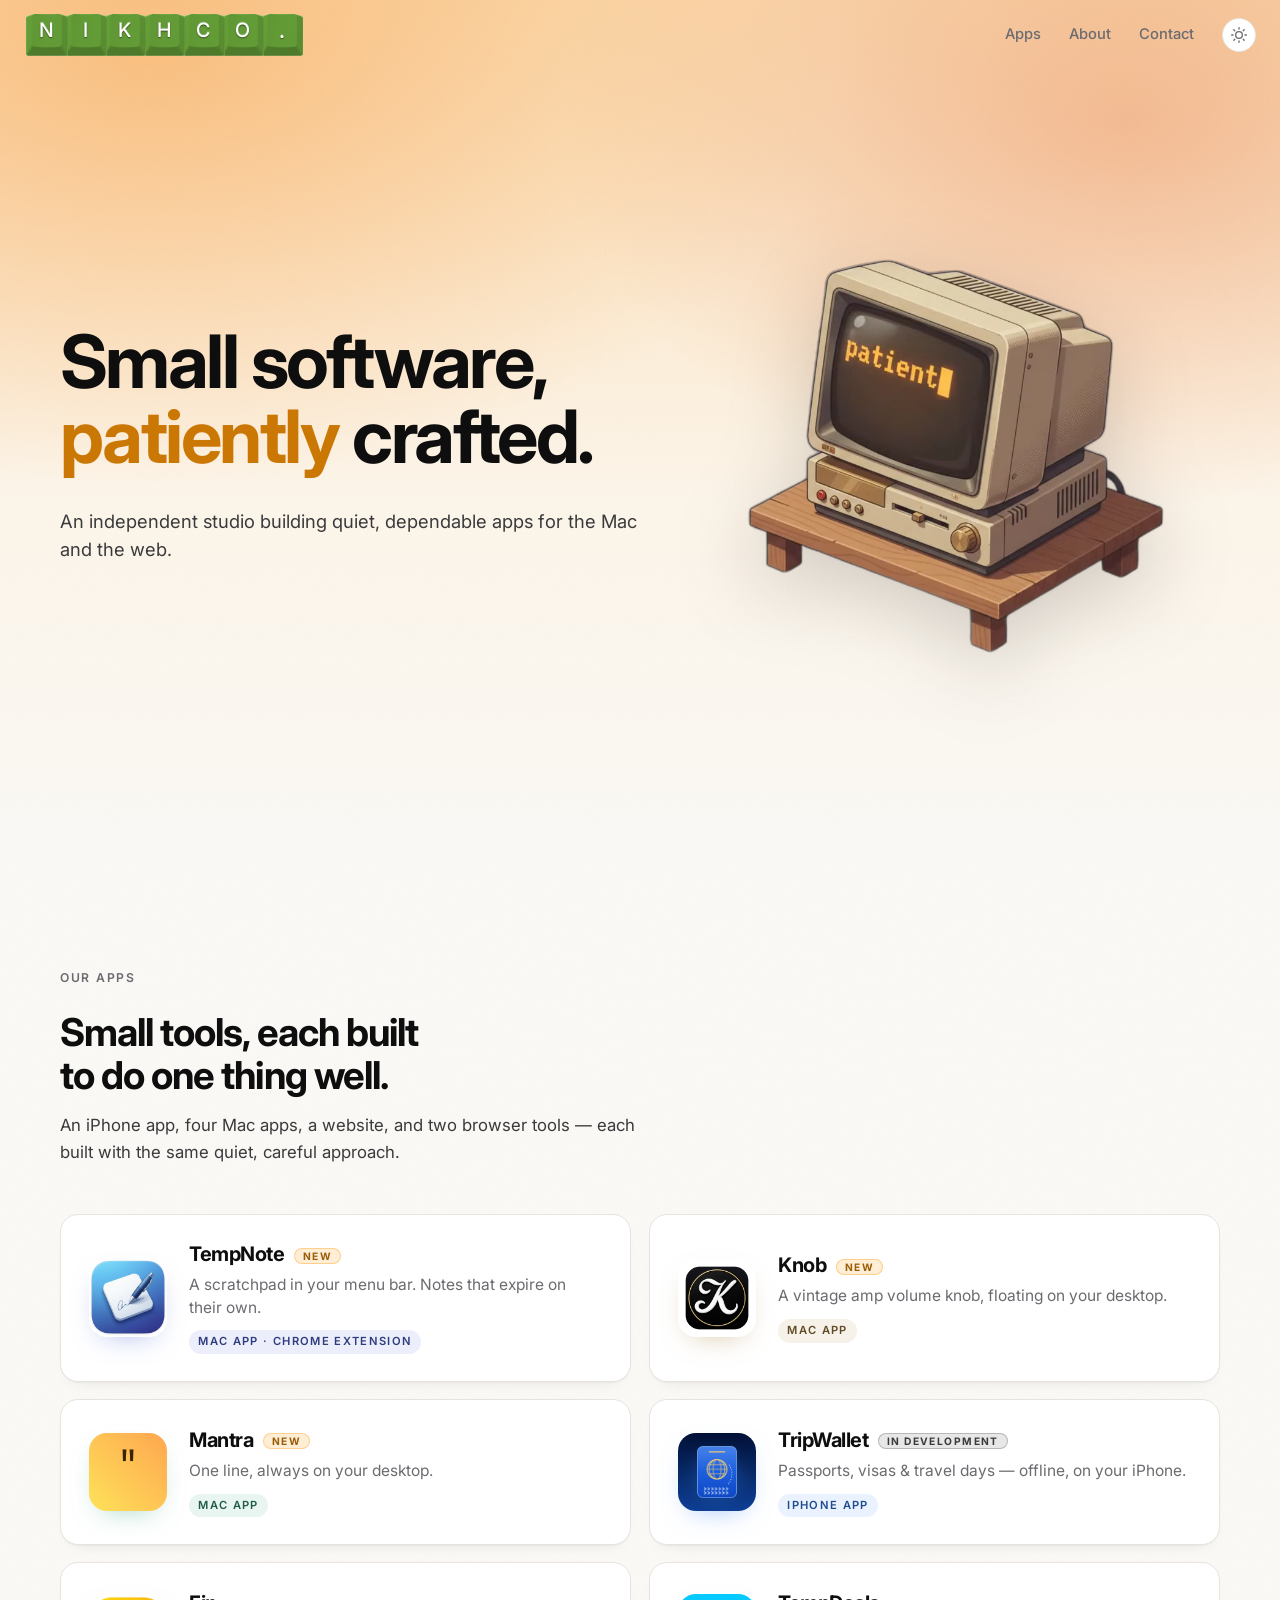
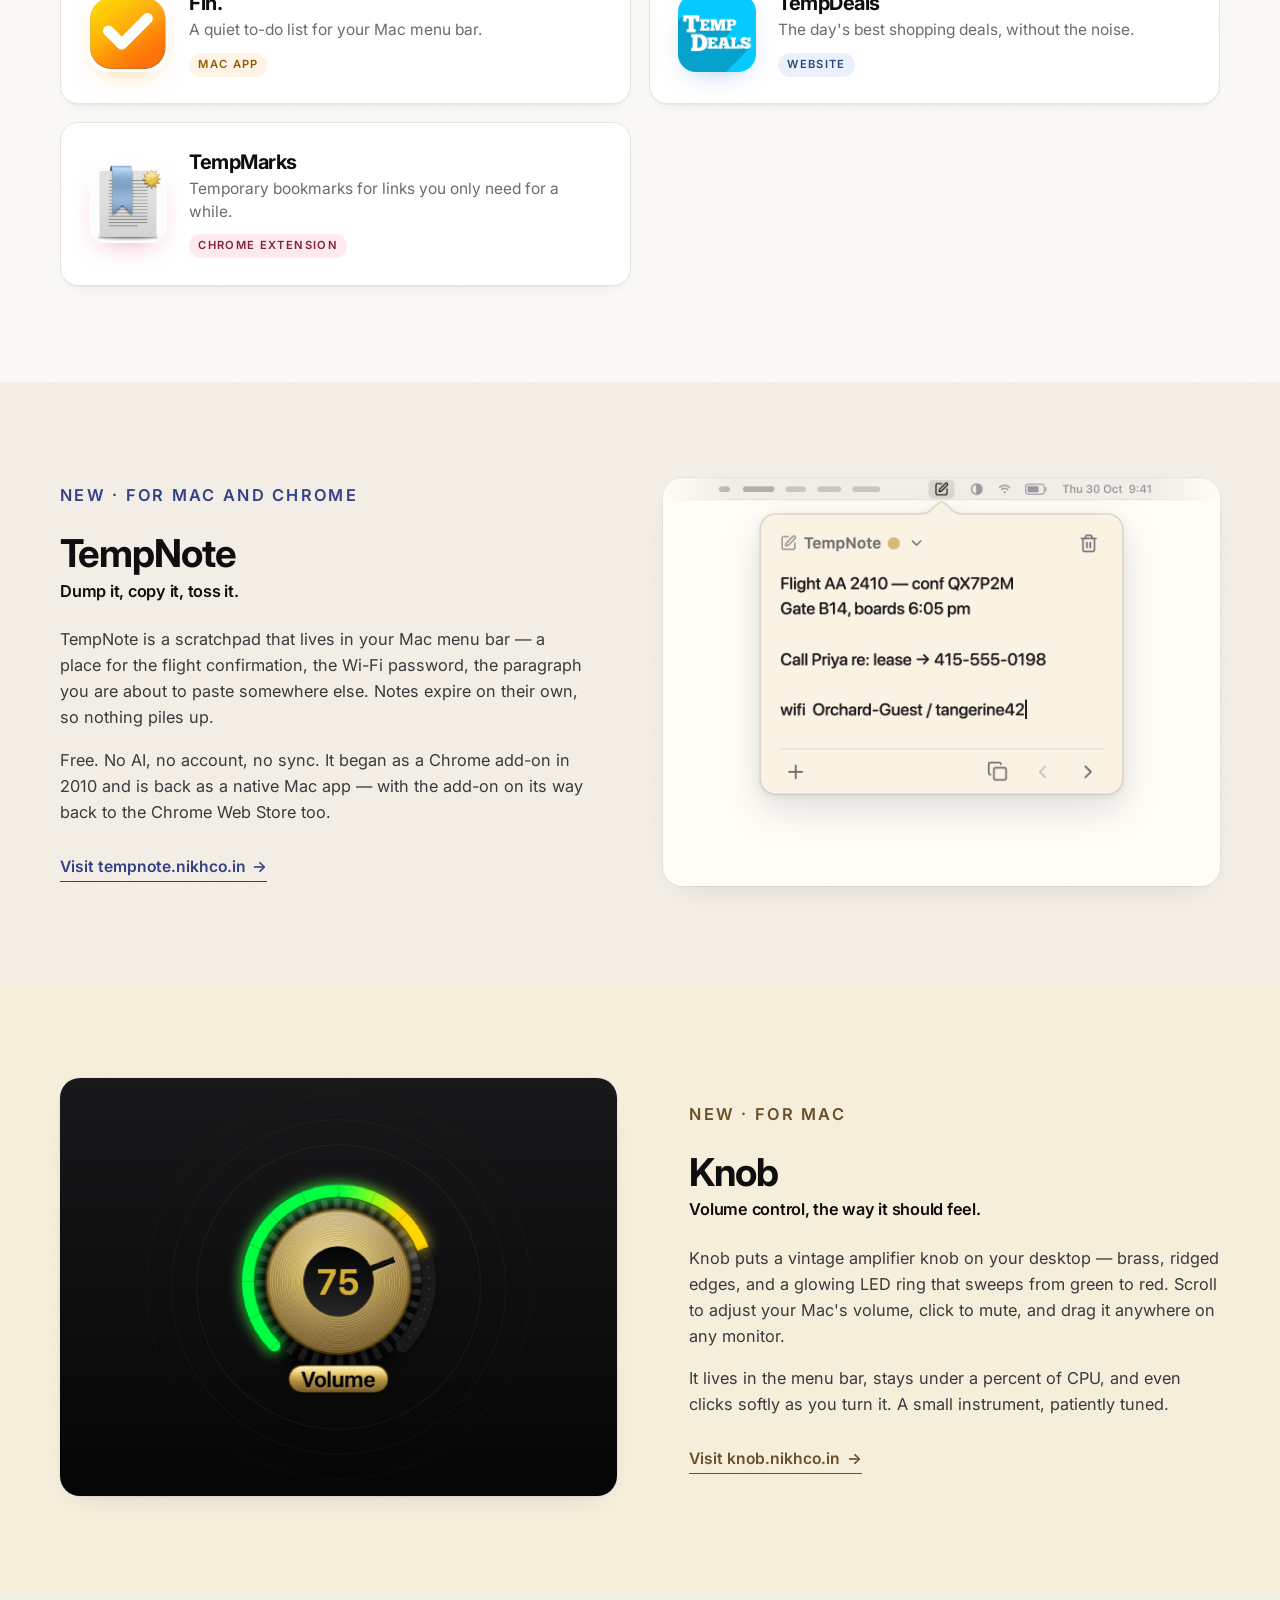
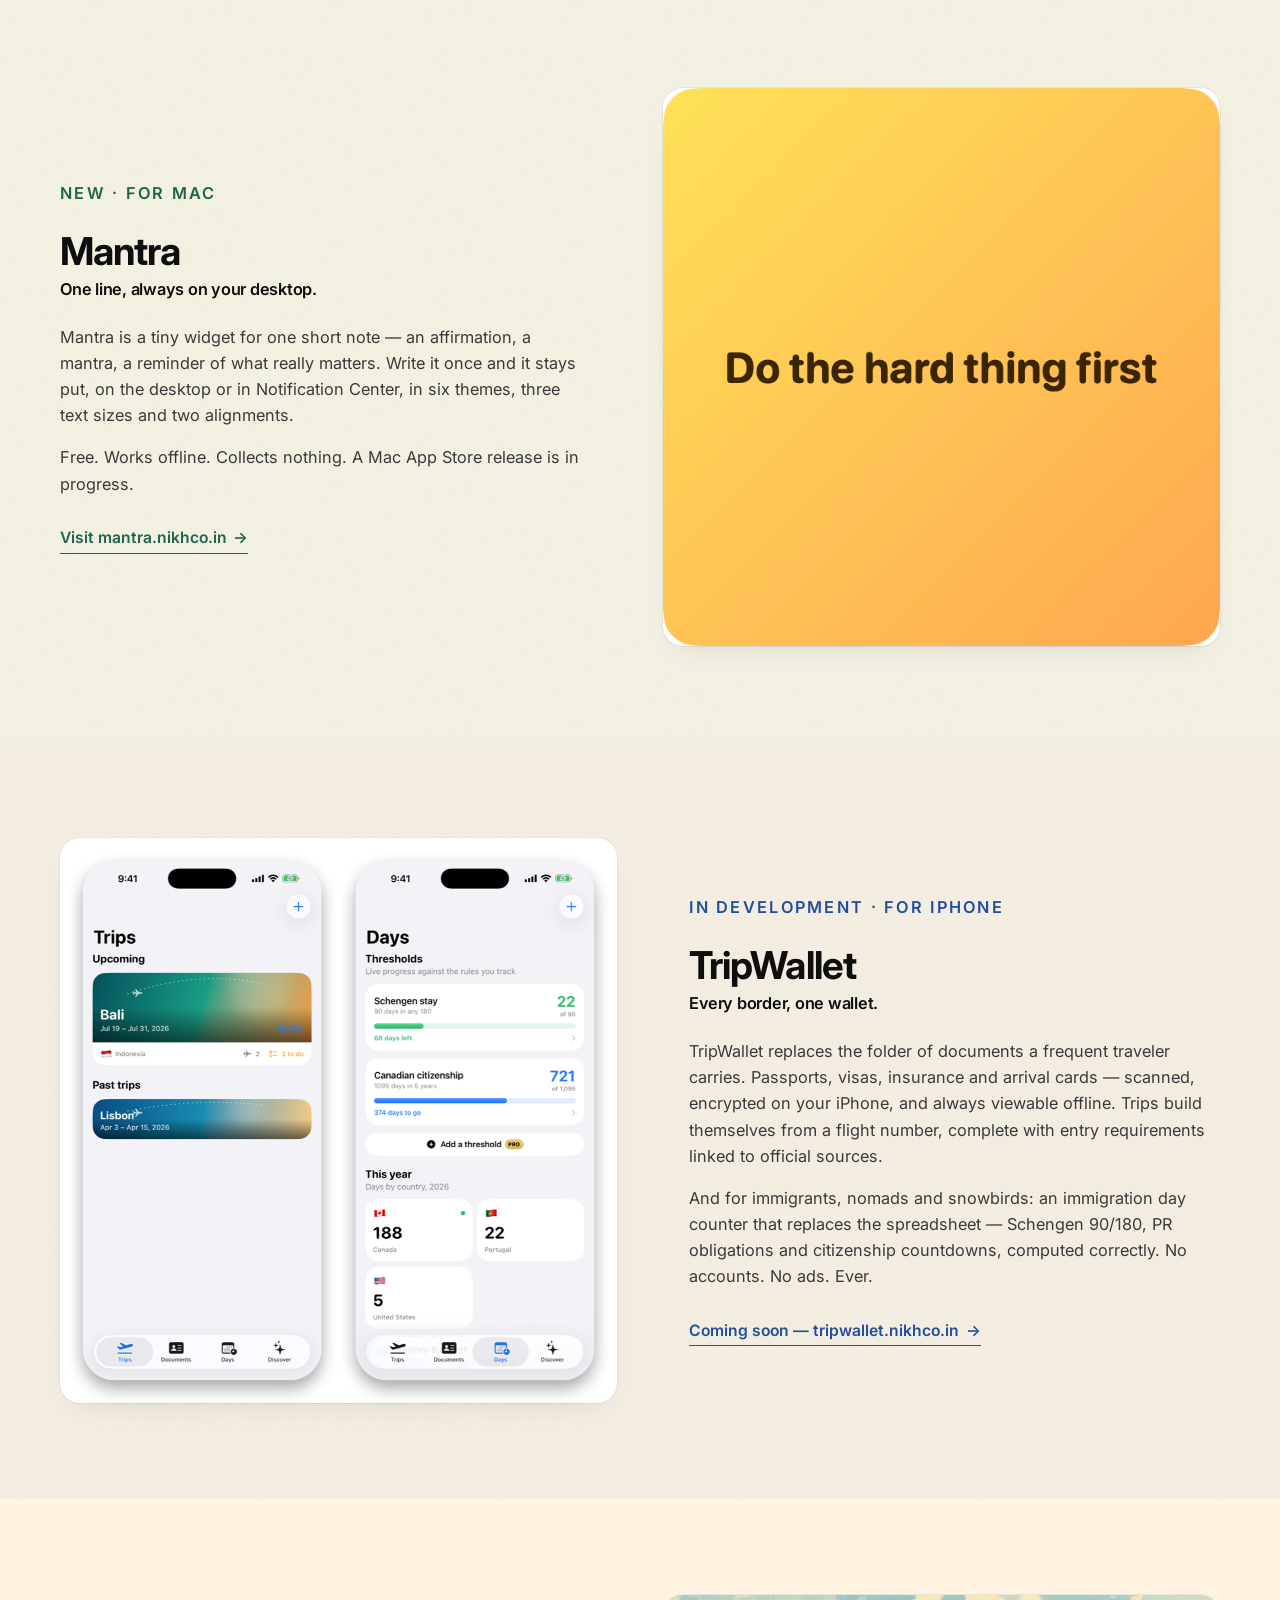
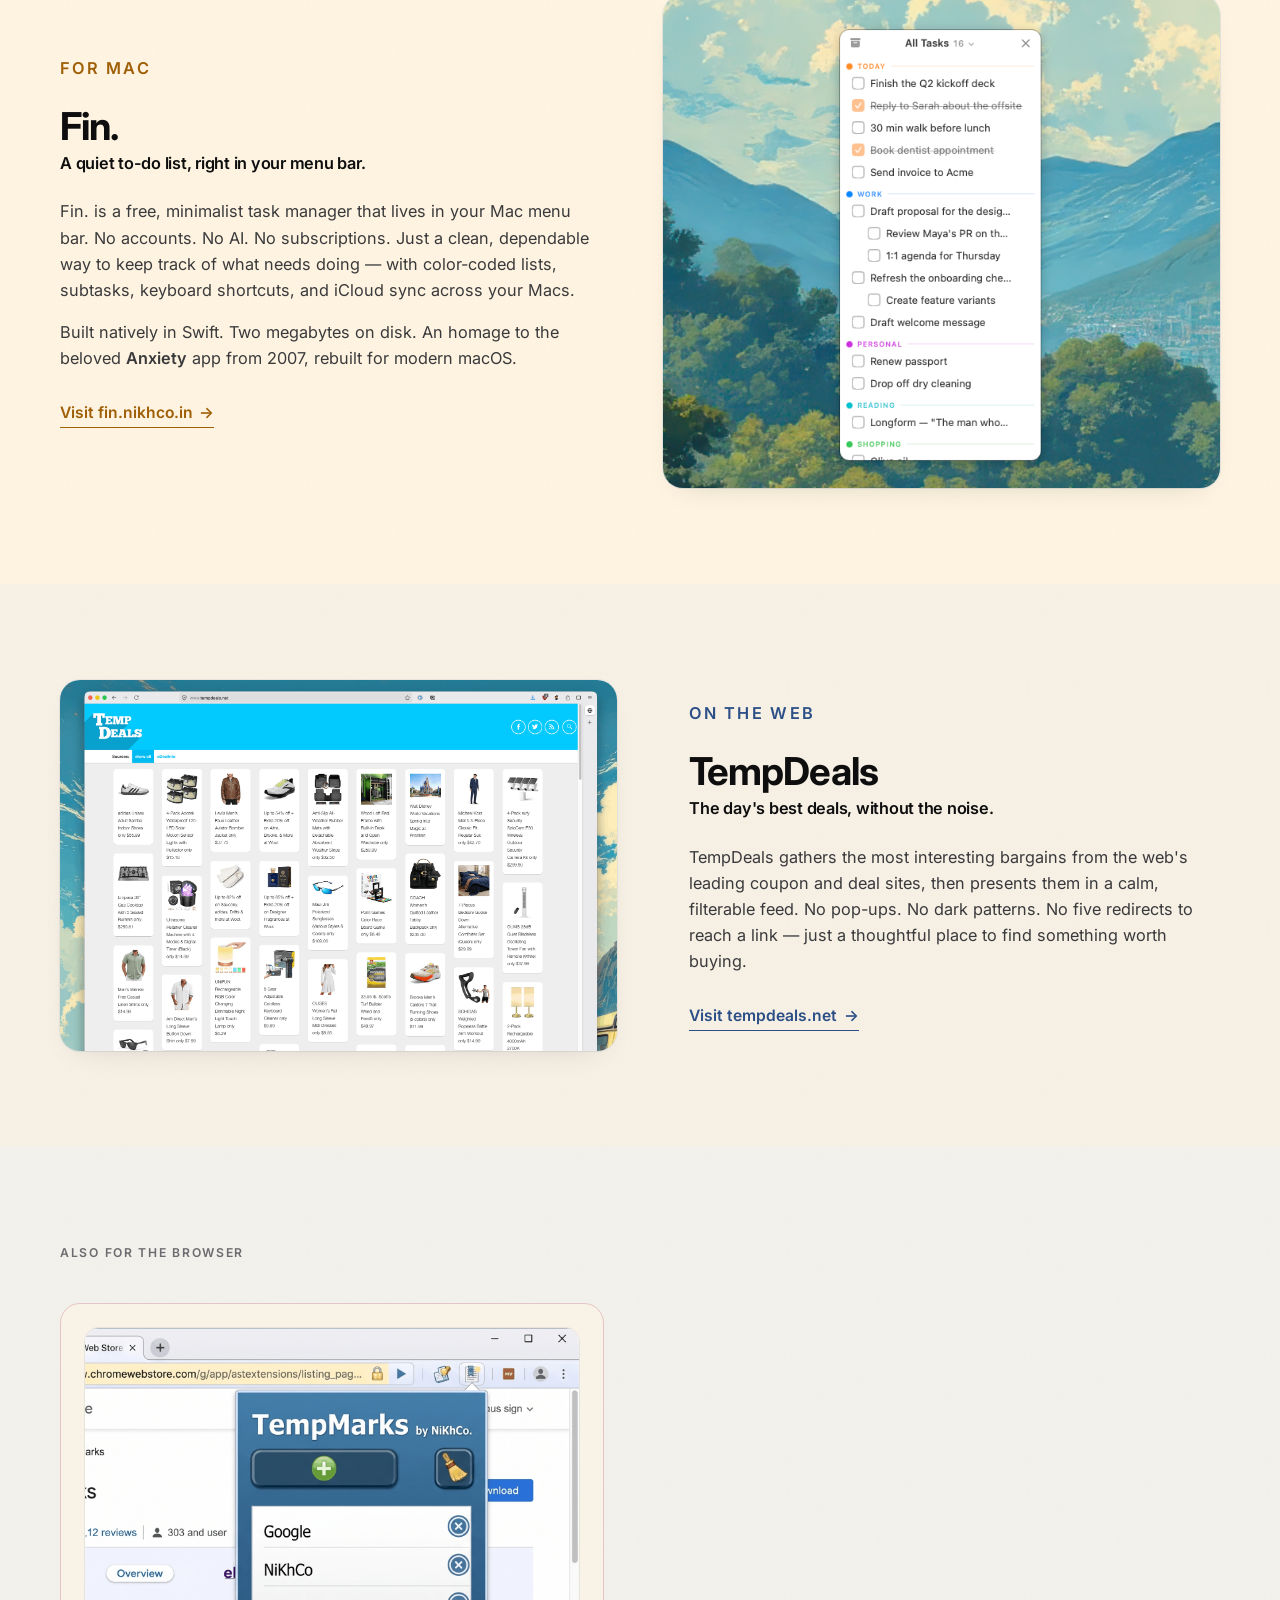
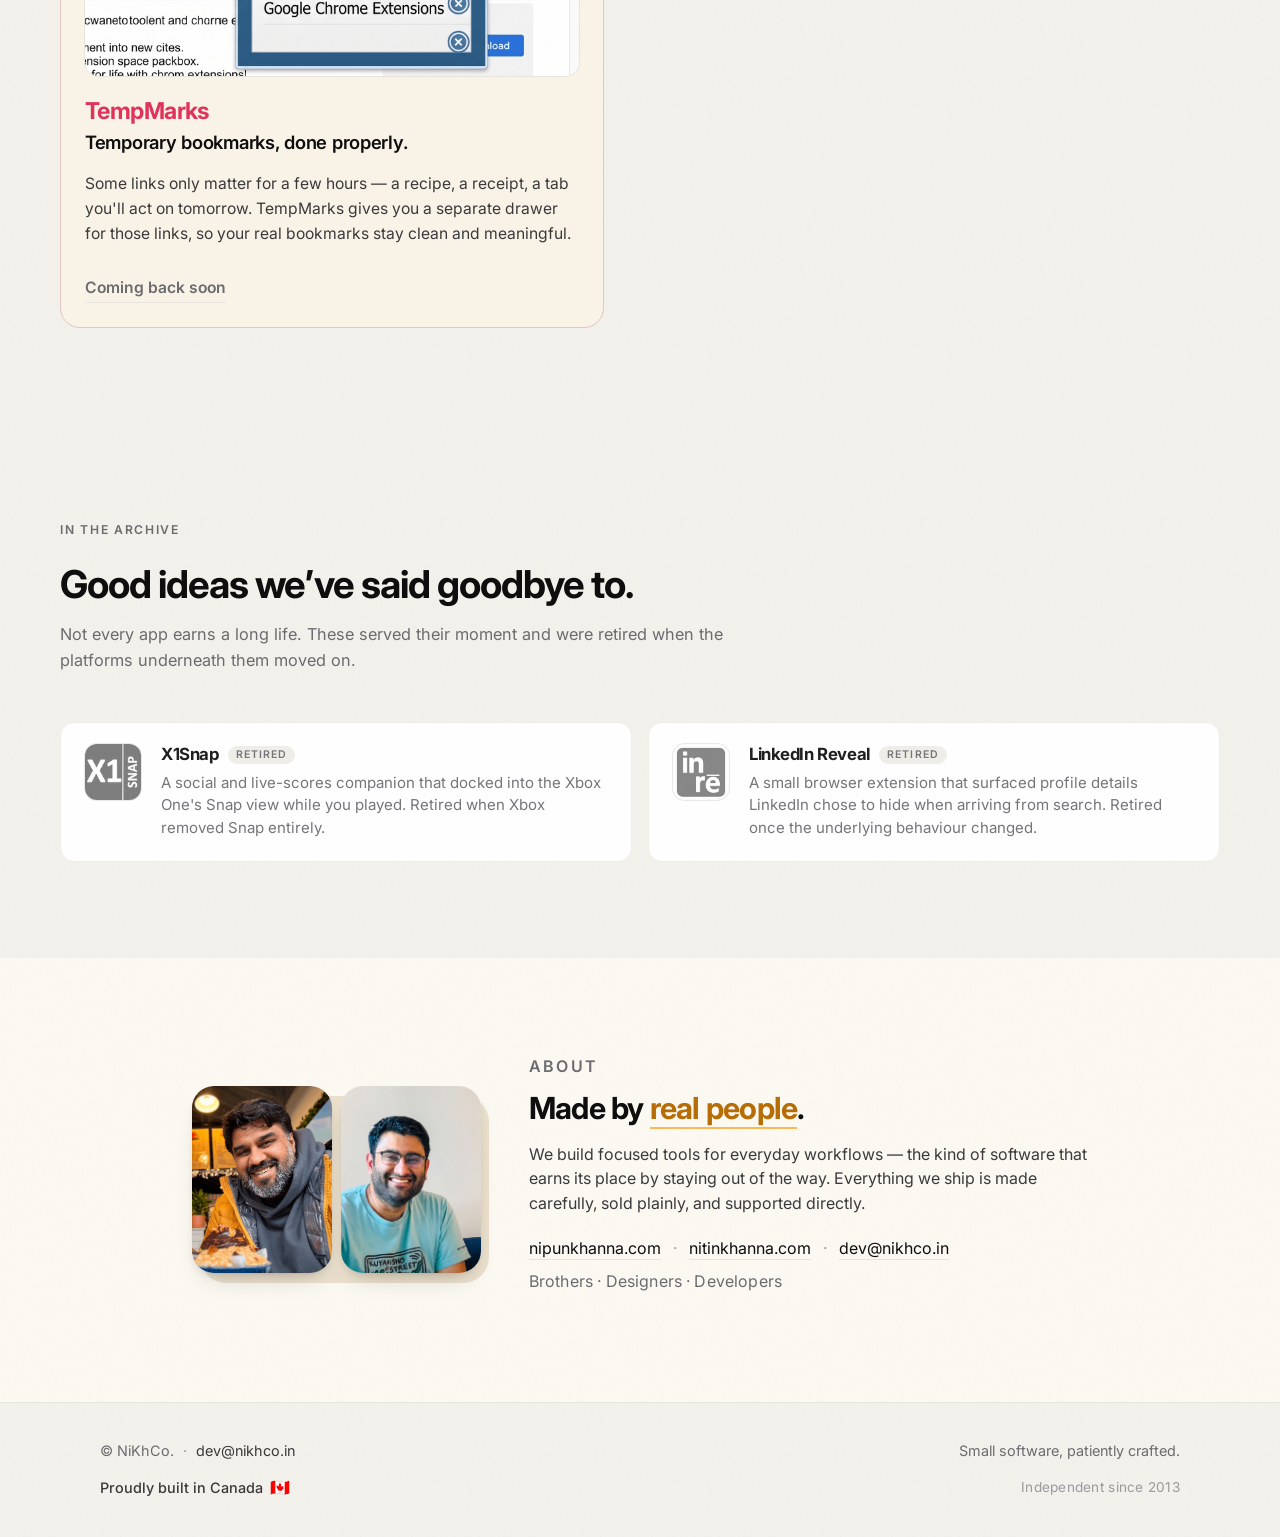
==== commit 6b272877: "TempNote is back: lead tile and feature; paper grain replaces the weave - TempNote 1.0.1 (Mac menu-b" ====
--- a/index.html
+++ b/index.html
@@ -9,11 +9,11 @@
     <title>NiKhCo. — Small software, patiently made. | Independent Mac &amp; web app studio</title>
     <meta
       name="description"
-      content="NiKhCo. is an independent software studio building small, dependable apps for iPhone, Mac and the web. Makers of Knob (desktop volume knob for Mac), TripWallet (iOS travel document wallet), Fin. (menu bar to-do list for Mac), Mantra (desktop mantra widget for Mac), TempDeals, TempMarks, and TempNote. Proudly built in Canada since 2013."
+      content="NiKhCo. is an independent software studio building small, dependable apps for iPhone, Mac and the web. Makers of Knob (desktop volume knob for Mac), TripWallet (iOS travel document wallet), Fin. (menu bar to-do list for Mac), Mantra (desktop mantra widget for Mac), TempDeals, TempMarks, and TempNote (a free scratchpad for the Mac menu bar and Chrome). Proudly built in Canada since 2013."
     />
     <meta
       name="keywords"
-      content="NiKhCo, independent software studio, Mac app studio, indie Mac developer, Knob, Mac volume knob widget, TripWallet, travel wallet iOS app, Fin app, Fin Mac to-do list, Mantra, Mantra Mac widget, mantra app, affirmation widget, TempDeals, TempMarks, TempNote, small software, utility apps, Chrome extensions, Canadian software studio, quiet apps, minimalist software"
+      content="NiKhCo, independent software studio, Mac app studio, indie Mac developer, Knob, Mac volume knob widget, TripWallet, travel wallet iOS app, Fin app, Fin Mac to-do list, Mantra, Mantra Mac widget, mantra app, affirmation widget, TempDeals, TempMarks, TempNote, TempNote Mac menu bar scratchpad, TempNote Chrome extension, small software, utility apps, Chrome extensions, Canadian software studio, quiet apps, minimalist software"
     />
     <meta name="author" content="NiKhCo." />
     <meta name="publisher" content="NiKhCo." />
@@ -191,9 +191,11 @@
           "item": {
             "@type": "SoftwareApplication",
             "name": "TempNote",
-            "description": "A Chrome extension scratchpad that sits in the corner of your browser for short-lived notes.",
-            "applicationCategory": "BrowserApplication",
-            "operatingSystem": "Chrome",
+            "description": "A free scratchpad in the Mac menu bar, also a Chrome add-on. Dump text in, copy it out, let it expire — notes delete themselves. No AI, no account, no sync.",
+            "applicationCategory": "UtilitiesApplication",
+            "operatingSystem": "macOS 13.0 or later; Chrome",
+            "url": "https://tempnote.nikhco.in",
+            "offers": { "@type": "Offer", "price": "0.00", "priceCurrency": "USD" },
             "publisher": { "@type": "Organization", "name": "NiKhCo." }
           }
         }
@@ -220,7 +222,7 @@
           "name": "What apps does NiKhCo. make?",
           "acceptedAnswer": {
             "@type": "Answer",
-            "text": "NiKhCo. makes seven active apps: Knob — a vintage amp-inspired volume knob that floats on the Mac desktop; TripWallet — an offline-first iOS travel wallet for passports, visas, trips and immigration day counts; Fin. — a free, minimalist to-do list for the Mac menu bar; Mantra — a tiny Mac widget for one short note, always on the desktop; TempDeals — a clean, filterable feed of the best shopping deals from around the web; TempMarks — a Chrome extension for temporary bookmarks; and TempNote — a Chrome extension scratchpad for short-lived notes."
+            "text": "NiKhCo. makes seven active apps: Knob — a vintage amp-inspired volume knob that floats on the Mac desktop; TripWallet — an offline-first iOS travel wallet for passports, visas, trips and immigration day counts; Fin. — a free, minimalist to-do list for the Mac menu bar; Mantra — a tiny Mac widget for one short note, always on the desktop; TempDeals — a clean, filterable feed of the best shopping deals from around the web; TempMarks — a Chrome extension for temporary bookmarks; and TempNote — a free scratchpad in the Mac menu bar, also a Chrome add-on, for notes that expire on their own."
           }
         },
         {
@@ -318,11 +320,25 @@
           <p class="eyebrow">Our apps</p>
           <h2>Small tools, each built to do one thing well.</h2>
           <p class="apps-lede">
-            An iPhone app, three Mac apps, a website, and two browser tools —
+            An iPhone app, four Mac apps, a website, and two browser tools —
             each built with the same quiet, careful approach.
           </p>
 
           <div class="apps-grid">
+            <a class="app-tile app-tile--note" href="#tempnote">
+              <div class="app-icon">
+                <img src="assets_nikhco/products/TempNote_Logo.png" alt="TempNote app icon — a white note and pen on a blue tile" />
+              </div>
+              <div class="app-meta">
+                <div class="app-meta-head">
+                  <h3>TempNote</h3>
+                  <span class="chip chip-new">New</span>
+                </div>
+                <p>A scratchpad in your menu bar. Notes that expire on their own.</p>
+                <span class="app-platform">Mac app · Chrome extension</span>
+              </div>
+            </a>
+
             <a class="app-tile app-tile--knob" href="#knob">
               <div class="app-icon">
                 <img src="assets_nikhco/products/Knob_Logo.png" alt="Knob app icon — cursive K on a dark badge with a gold ring" />
@@ -397,16 +413,37 @@
                 <span class="app-platform">Chrome extension</span>
               </div>
             </a>
-
-            <a class="app-tile app-tile--note" href="#tempnote">
-              <div class="app-icon">
-                <img src="assets_nikhco/products/TempNotes_Logo.png" alt="TempNote logo" />
-              </div>
-              <div class="app-meta">
-                <h3>TempNote</h3>
-                <p>A scratchpad that lives in the corner of your browser.</p>
-                <span class="app-platform">Chrome extension</span>
-              </div>
+          </div>
+        </div>
+      </section>
+
+      <!-- FEATURED: TEMPNOTE -->
+      <section id="tempnote" class="feature feature--note feature-alt">
+        <div class="section-inner feature-inner">
+          <div class="feature-media">
+            <img
+              src="assets_nikhco/products/TempNote_Mac_Screenshot.png"
+              alt="TempNote for Mac — a sand-coloured note hanging from the menu bar, holding a flight confirmation, a phone number and a Wi-Fi password"
+              loading="lazy"
+            />
+          </div>
+          <div class="feature-body">
+            <p class="eyebrow eyebrow--accent">New · For Mac and Chrome</p>
+            <h2>TempNote</h2>
+            <p class="feature-tagline">Dump it, copy it, toss it.</p>
+            <p>
+              TempNote is a scratchpad that lives in your Mac menu bar — a place
+              for the flight confirmation, the Wi-Fi password, the paragraph you
+              are about to paste somewhere else. Notes expire on their own, so
+              nothing piles up.
+            </p>
+            <p>
+              Free. No AI, no account, no sync. It began as a Chrome add-on in
+              2010 and is back as a native Mac app — with the add-on on its way
+              back to the Chrome Web Store too.
+            </p>
+            <a class="learn-more" href="https://tempnote.nikhco.in" target="_blank" rel="noreferrer">
+              Visit tempnote.nikhco.in <span aria-hidden="true">→</span>
             </a>
           </div>
         </div>
@@ -572,9 +609,9 @@
       <!-- BROWSER TOOLS -->
       <section class="feature-pair">
         <div class="section-inner">
-          <p class="eyebrow pair-eyebrow">Browser tools</p>
-
-          <div class="pair-grid">
+          <p class="eyebrow pair-eyebrow">Also for the browser</p>
+
+          <div class="pair-grid pair-grid--single">
             <article id="tempmarks" class="pair-card pair-card--marks">
               <div class="pair-media">
                 <img
@@ -595,27 +632,6 @@
                 <span class="learn-more learn-more-muted">Coming back soon</span>
               </div>
             </article>
-
-            <article id="tempnote" class="pair-card pair-card--note">
-              <div class="pair-media">
-                <img
-                  src="assets_nikhco/products/TempNote_Screenshot.png"
-                  alt="TempNote — a scratchpad that lives in your browser"
-                  loading="lazy"
-                />
-              </div>
-              <div class="pair-body">
-                <h3>TempNote</h3>
-                <p class="feature-tagline">A scratchpad, right where you browse.</p>
-                <p>
-                  TempNote is a lightweight notepad that sits in the corner of
-                  your browser. Good for addresses, order numbers, and the
-                  little bits of text you need for the next five minutes but
-                  not for the next five years.
-                </p>
-                <span class="learn-more learn-more-muted">Coming back soon</span>
-              </div>
-            </article>
           </div>
         </div>
       </section>
--- a/styles.css
+++ b/styles.css
@@ -24,7 +24,7 @@
   --accent-tripwallet-2: #E8C36A;
   --accent-deals: #3E7BD6;
   --accent-marks: #E0335B;
-  --accent-note: #7A5FCE;
+  --accent-note: #4A63D9;
   --accent-mantra: #2F9E77;
   --accent-ink: #0E0E0F;
 
@@ -33,25 +33,27 @@
   --tint-hero-via:  #FDF2E4;
   --tint-hero-to:   #FBEBD9;
 
-  /* Hero cloth — a warm woven linen. The two thread colors build the
-     plain weave; the washes are the sunlight falling across it. */
-  --weave-base:   #FDF6EB;
-  --weave-thread: rgba(150, 104, 56, 0.06);
-  --weave-light:  rgba(255, 253, 247, 0.5);
-  --weave-slub:   rgba(150, 104, 56, 0.045);
-  --weave-wash-1: rgba(255, 199, 133, 0.42);
-  --weave-wash-2: rgba(244, 163, 118, 0.28);
-  --weave-wash-3: rgba(255, 233, 200, 0.55);
+  /* Paper — the warm sheet the whole page is printed on. The washes are the
+     sunlight that falls across it in the hero; the grain (below) is the
+     tooth of the paper, too fine to read as a pattern. */
+  --paper:        #FDF6EB;
+  --hero-wash-1:  rgba(249, 168,  86, 0.58);
+  --hero-wash-2:  rgba(232, 130,  80, 0.42);
+  --hero-wash-3:  rgba(252, 214, 160, 0.70);
+  --grain-opacity: 0.05;
+  --grain-blend:   multiply;
+  /* All section grounds are warm. Each app keeps its identity through its
+     accent colour instead, on eyebrows, chips and hover borders. */
   --tint-fin:   #FFF5E2;
   --tint-knob:  #F7F0DD;
-  --tint-tripwallet: #EAF1FE;
-  --tint-deals: #ECF2FB;
-  --tint-marks: #FCEBEF;
-  --tint-note:  #F1ECFB;
-  --tint-mantra: #E8F5EF;
+  --tint-tripwallet: #F5EFE3;
+  --tint-deals: #F7F1E6;
+  --tint-marks: #F9F2E6;
+  --tint-note:  #F5F0E7;
+  --tint-mantra: #F3F2E3;
   --tint-retired: #F4F2EC;
   --tint-apps: #FBFAF7;
-  --tint-about: #FFFFFF;
+  --tint-about: #FDFAF4;
 
   --shadow-card: 0 1px 0 rgba(0,0,0,0.02), 0 12px 32px -18px rgba(20,12,6,0.16);
   --shadow-soft: 0 1px 0 rgba(0,0,0,0.03), 0 8px 18px -14px rgba(20,12,6,0.18);
@@ -59,6 +61,12 @@
 
   --retired-tag-bg: #EFEDE6;
   --retired-tag-fg: #6B6B70;
+
+  /* The grain: a tile of monochrome fractal noise, laid over every section
+     at a few percent. It has no repeat you can see (the tile is 240px and
+     the noise is stitched), so it never resolves into lines or a grid the
+     way the earlier woven pattern did — it just takes the flatness off. */
+  --grain: url("data:image/svg+xml;utf8,<svg xmlns='http://www.w3.org/2000/svg' width='240' height='240'><filter id='g' x='0' y='0' width='100%25' height='100%25'><feTurbulence type='fractalNoise' baseFrequency='0.9' numOctaves='2' stitchTiles='stitch' seed='7'/><feColorMatrix type='saturate' values='0'/></filter><rect width='100%25' height='100%25' filter='url(%23g)'/></svg>");
 }
 
 [data-theme="dark"] {
@@ -79,7 +87,7 @@
   --accent-tripwallet-2: #E8C36A;
   --accent-deals: #6AA0F2;
   --accent-marks: #F25A7C;
-  --accent-note: #A488E8;
+  --accent-note: #93A5FF;
   --accent-mantra: #4ECDA0;
   --accent-ink: #F3F1EC;
 
@@ -87,21 +95,20 @@
   --tint-hero-via:  #17110B;
   --tint-hero-to:   #1A1209;
 
-  /* Dark cloth — same weave, lit by a low warm lamp instead of daylight. */
-  --weave-base:   #12100C;
-  --weave-thread: rgba(0, 0, 0, 0.22);
-  --weave-light:  rgba(255, 224, 176, 0.032);
-  --weave-slub:   rgba(0, 0, 0, 0.16);
-  --weave-wash-1: rgba(198, 116, 46, 0.22);
-  --weave-wash-2: rgba(150, 78, 38, 0.16);
-  --weave-wash-3: rgba(120, 76, 36, 0.14);
+  /* Dark paper — the same sheet, lit by a low warm lamp instead of daylight. */
+  --paper:        #12100C;
+  --hero-wash-1:  rgba(206, 120, 44, 0.34);
+  --hero-wash-2:  rgba(158,  82, 38, 0.26);
+  --hero-wash-3:  rgba(126,  80, 36, 0.24);
+  --grain-opacity: 0.045;
+  --grain-blend:   screen;
   --tint-fin:   #1E170F;
   --tint-knob:  #1B1508;
-  --tint-tripwallet: #0D1526;
-  --tint-deals: #0F1826;
-  --tint-marks: #261018;
-  --tint-note:  #1A1330;
-  --tint-mantra: #0F2119;
+  --tint-tripwallet: #171208;
+  --tint-deals: #1A1409;
+  --tint-marks: #1D1610;
+  --tint-note:  #18130B;
+  --tint-mantra: #15180D;
   --tint-retired: #111113;
   --tint-apps: #0E0E0F;
   --tint-about: #0E0E0F;
@@ -230,6 +237,31 @@
   position: relative;
 }
 
+/* The paper runs the length of the page. Every section and the footer lays
+   the same grain over its own background but under its content, so one
+   sheet carries the whole page. It is deliberately faint: it should be felt
+   on a flat tint and never noticed behind text. */
+section::before,
+.site-footer::before {
+  content: "";
+  position: absolute;
+  inset: 0;
+  z-index: 0;
+  pointer-events: none;
+  background-image: var(--grain);
+  background-size: 240px 240px;
+  opacity: var(--grain-opacity);
+  mix-blend-mode: var(--grain-blend);
+}
+
+.site-footer { position: relative; }
+
+.section-inner,
+.footer-inner {
+  position: relative;
+  z-index: 1;
+}
+
 .section-inner {
   max-width: 1160px;
   margin: 0 auto;
@@ -245,7 +277,13 @@
   margin-bottom: 1.5rem;
 }
 
-.eyebrow--accent { color: var(--section-accent, var(--ink)); }
+/* Accents are picked for borders and glows, where being light is fine. As
+   small text on a light ground they land around 2-3.7:1, well under the 4.5
+   needed to read comfortably. Mixing toward --ink keeps each app's hue but
+   pulls contrast over the line — and because --ink flips per theme, the same
+   mix darkens on cream and lightens on near-black. 60% is set by the
+   tightest case (Fin's orange). */
+.eyebrow--accent { color: color-mix(in srgb, var(--section-accent, var(--ink)) 60%, var(--ink) 40%); }
 
 h1, h2, h3 {
   font-weight: 700;
@@ -271,45 +309,28 @@
 p { color: var(--ink-2); }
 
 /* ---------- Hero (soft color gradient) ---------- */
+/* The hero is the same paper as the rest of the page, with daylight falling
+   across it from the top corners. The light fades out before the bottom, so
+   the hero settles into the apps section with no edge at all. */
 .hero {
   padding-top: 14rem;
-  padding-bottom: 14.5rem;
+  padding-bottom: 13rem;
   overflow: hidden;
-  background-color: var(--weave-base);
+  background-color: var(--paper);
   background-image:
-    radial-gradient(1100px 700px at 12% 6%, var(--weave-wash-1) 0%, transparent 62%),
-    radial-gradient(950px 640px at 88% 14%, var(--weave-wash-2) 0%, transparent 60%),
-    linear-gradient(180deg, var(--weave-wash-3) 0%, transparent 52%, var(--bg) 100%);
-}
-
-/* Woven cloth. The inner four gradients are the plain weave: warp and weft
-   threads in a warm shadow tone, plus an offset pair in a highlight tone so
-   the crossings catch light the way real linen does. The outer two are
-   slubs — occasional thicker threads on coprime pitches (17/41 and 23/53),
-   so the pattern never lines up into graph paper. Masked toward the bottom
-   so the fabric dissolves into the page instead of ending on a hard seam. */
-.hero::before {
-  content: "";
-  position: absolute;
-  inset: 0;
-  z-index: 0;
-  pointer-events: none;
-  background-image:
-    repeating-linear-gradient(90deg, transparent 0 17px, var(--weave-slub) 17px 18px, transparent 18px 41px),
-    repeating-linear-gradient(0deg,  transparent 0 23px, var(--weave-slub) 23px 24px, transparent 24px 53px),
-    repeating-linear-gradient(90deg, var(--weave-thread) 0 1px, transparent 1px 5px),
-    repeating-linear-gradient(0deg,  var(--weave-thread) 0 1px, transparent 1px 5px),
-    repeating-linear-gradient(90deg, transparent 0 2px, var(--weave-light) 2px 3px, transparent 3px 5px),
-    repeating-linear-gradient(0deg,  transparent 0 2px, var(--weave-light) 2px 3px, transparent 3px 5px);
-  -webkit-mask-image: linear-gradient(180deg, #000 0%, #000 58%, transparent 96%);
-          mask-image: linear-gradient(180deg, #000 0%, #000 58%, transparent 96%);
-}
-
-/* Keep the hero content above the cloth. */
+    linear-gradient(180deg, transparent 0%, transparent 62%, var(--tint-apps) 100%),
+    radial-gradient(1100px 700px at 12% 6%, var(--hero-wash-1) 0%, transparent 62%),
+    radial-gradient(950px 640px at 88% 14%, var(--hero-wash-2) 0%, transparent 60%),
+    linear-gradient(180deg, var(--hero-wash-3) 0%, transparent 58%);
+}
+
+/* Keep the hero content above the paper. */
 .hero-inner { position: relative; z-index: 1; }
 
 .hero h1 em {
-  color: var(--accent-fin);
+  /* Large display text only needs 3:1, so this keeps more of the orange
+     than the small-text accents can afford. */
+  color: color-mix(in srgb, var(--accent-fin) 78%, var(--ink) 22%);
   font-weight: inherit;
 }
 
@@ -363,13 +384,7 @@
    so the section reads as a continuation of the hero rather than flat grey. */
 .apps {
   position: relative;
-  /* Calm hand-off from the hero: the top ~25% stays flat cream (matching the
-     hero's cream bottom) so there's no colour band at the seam. Colour only
-     builds up gently far below the fold, echoing the hero's cool accents. */
-  background:
-    radial-gradient(1000px 640px at 14% 112%, var(--tint-deals) 0%, transparent 60%),
-    radial-gradient(1000px 640px at 86% 118%, var(--tint-note) 0%, transparent 60%),
-    linear-gradient(180deg, var(--bg) 0%, var(--bg) 24%, var(--bg-soft) 72%, var(--tint-hero-via) 128%);
+  background: var(--tint-apps);
   overflow: hidden;
 }
 
@@ -457,7 +472,9 @@
   font-weight: 600;
   letter-spacing: 0.12em;
   text-transform: uppercase;
-  color: var(--tile-accent);
+  /* 11px uppercase in a raw tile accent lands near 1.8:1 on its own tinted
+     pill — mixed toward --ink it clears 4.5 while keeping the tile's hue. */
+  color: color-mix(in srgb, var(--tile-accent) 55%, var(--ink) 45%);
   padding: 3px 9px;
   border-radius: 999px;
   background: color-mix(in srgb, var(--tile-accent) 10%, transparent);
@@ -476,7 +493,7 @@
 }
 
 .chip-new {
-  color: var(--accent-fin);
+  color: color-mix(in srgb, var(--accent-fin) 58%, var(--ink) 42%);
   background: color-mix(in srgb, var(--accent-fin) 16%, transparent);
   box-shadow: inset 0 0 0 1px color-mix(in srgb, var(--accent-fin) 35%, transparent);
 }
@@ -495,6 +512,7 @@
 .feature--fin   { background: var(--tint-fin);   --section-accent: var(--accent-fin); }
 .feature--deals { background: var(--tint-deals); --section-accent: var(--accent-deals); }
 .feature--mantra { background: var(--tint-mantra); --section-accent: var(--accent-mantra); }
+.feature--note  { background: var(--tint-note);  --section-accent: var(--accent-note); }
 
 .feature-inner {
   display: grid;
@@ -543,7 +561,7 @@
   margin-top: 1.8rem;
   font-size: 0.98rem;
   font-weight: 600;
-  color: var(--section-accent, var(--ink));
+  color: color-mix(in srgb, var(--section-accent, var(--ink)) 60%, var(--ink) 40%);
   border-bottom: 1.5px solid currentColor;
   padding-bottom: 2px;
   transition: gap 0.2s ease;
@@ -568,6 +586,10 @@
   grid-template-columns: 1fr 1fr;
   gap: 2rem;
 }
+
+/* One card left in the row (TempNote moved up to its own feature), so it
+   keeps a card's width instead of stretching across the page. */
+.pair-grid--single { grid-template-columns: minmax(0, 1fr); max-width: 34rem; }
 
 .pair-card {
   --card-accent: var(--ink);
@@ -719,12 +741,12 @@
   flex-shrink: 0;
 }
 
-/* Soft lavender drop-card peeking from bottom-right */
+/* Soft gold drop-card peeking from bottom-right */
 .makers-photos::before {
   content: "";
   position: absolute;
   inset: 0;
-  background: color-mix(in srgb, var(--accent-note) 22%, transparent);
+  background: color-mix(in srgb, var(--accent-knob) 20%, transparent);
   border-radius: 26px;
   z-index: 0;
   transform: translate(8px, 10px);
@@ -764,7 +786,7 @@
 }
 
 .makers-body h2 em {
-  color: var(--accent-fin);
+  color: color-mix(in srgb, var(--accent-fin) 70%, var(--ink) 30%);
   font-weight: inherit;
   border-bottom: 2px solid color-mix(in srgb, var(--accent-fin) 65%, transparent);
   padding-bottom: 1px;
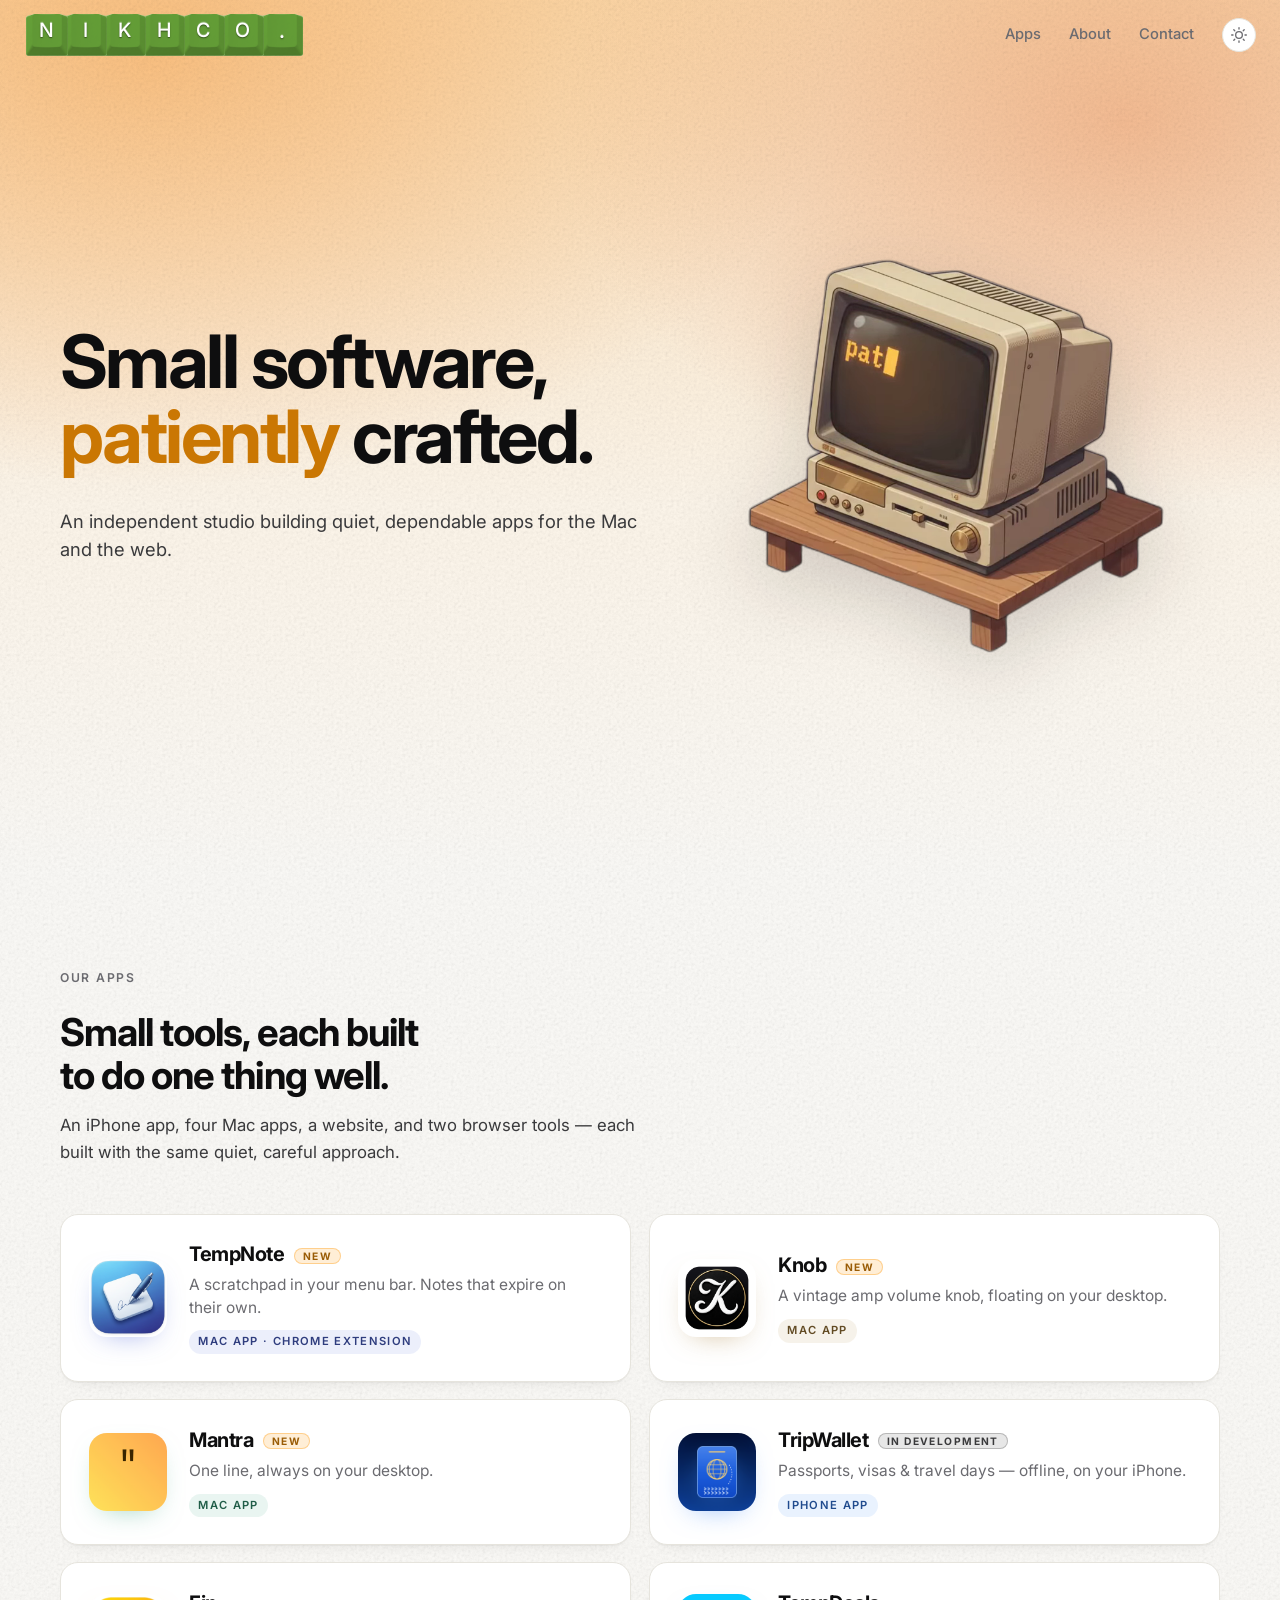
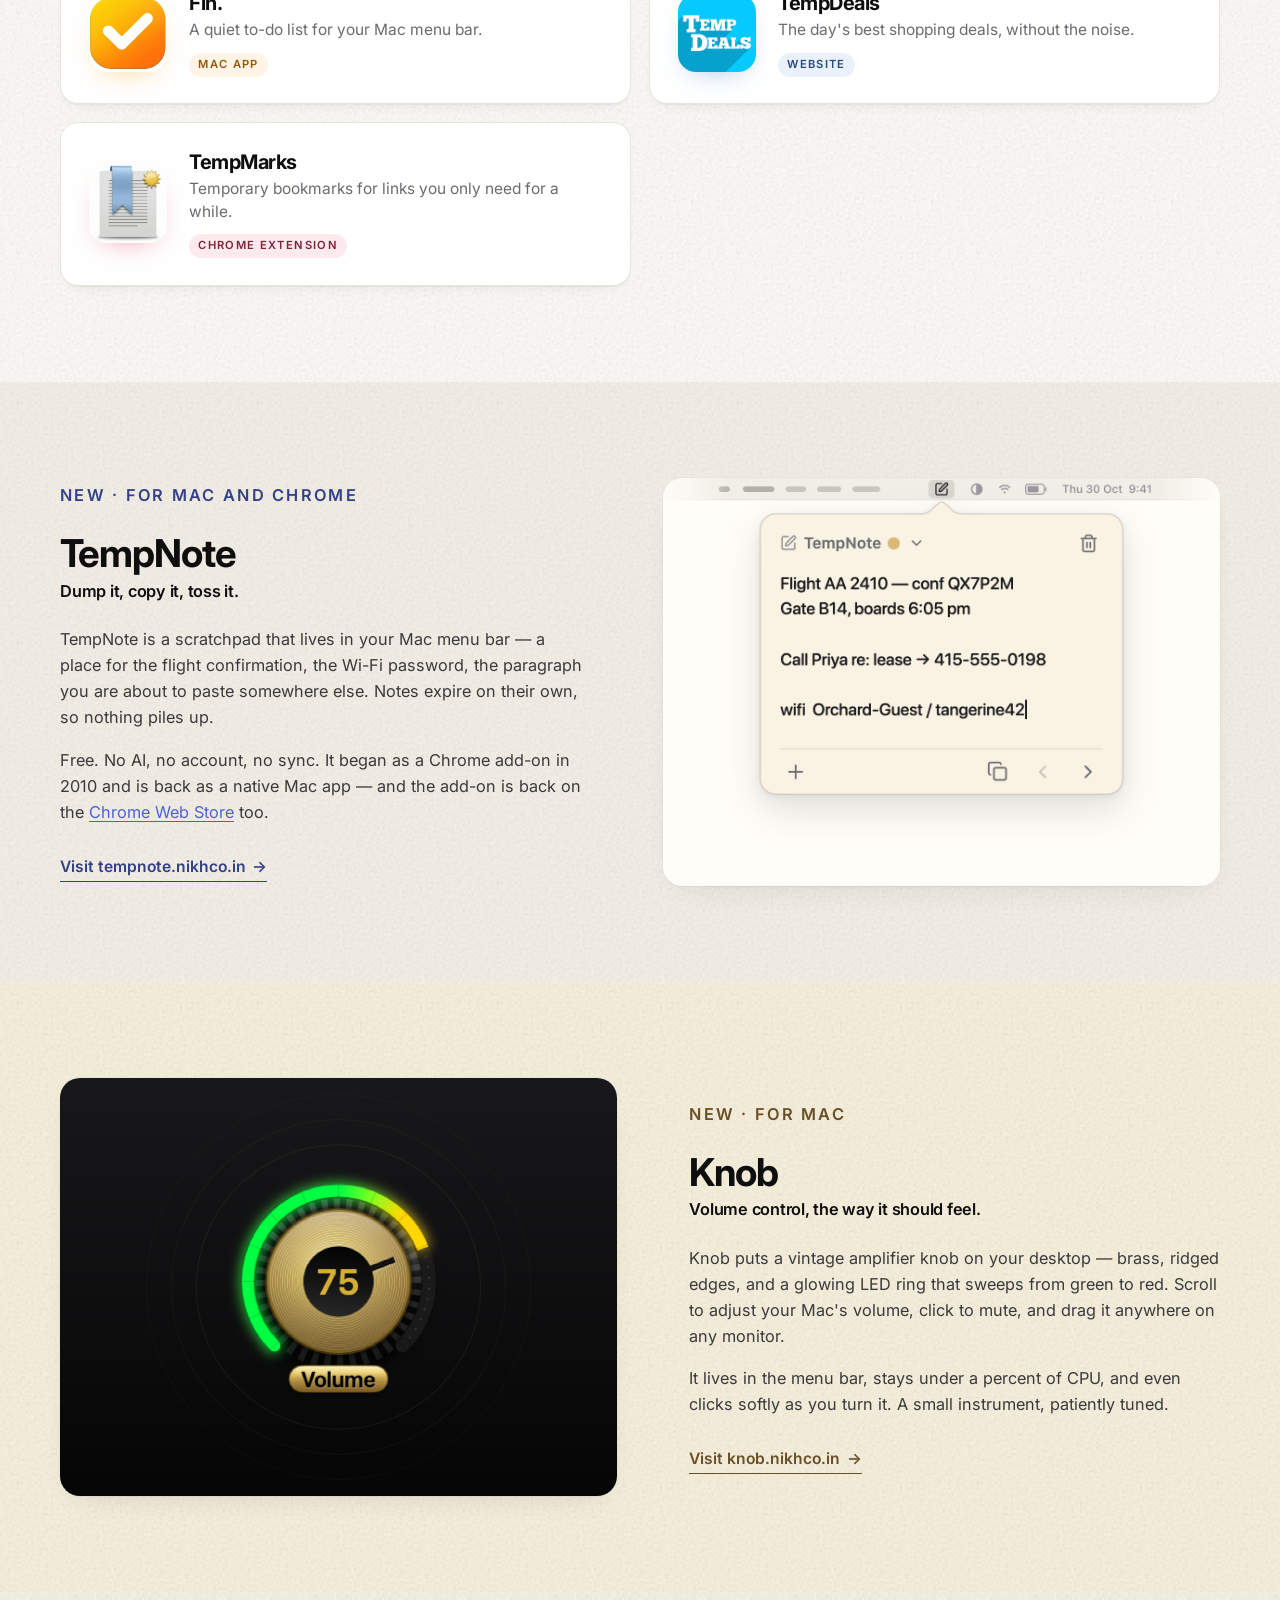
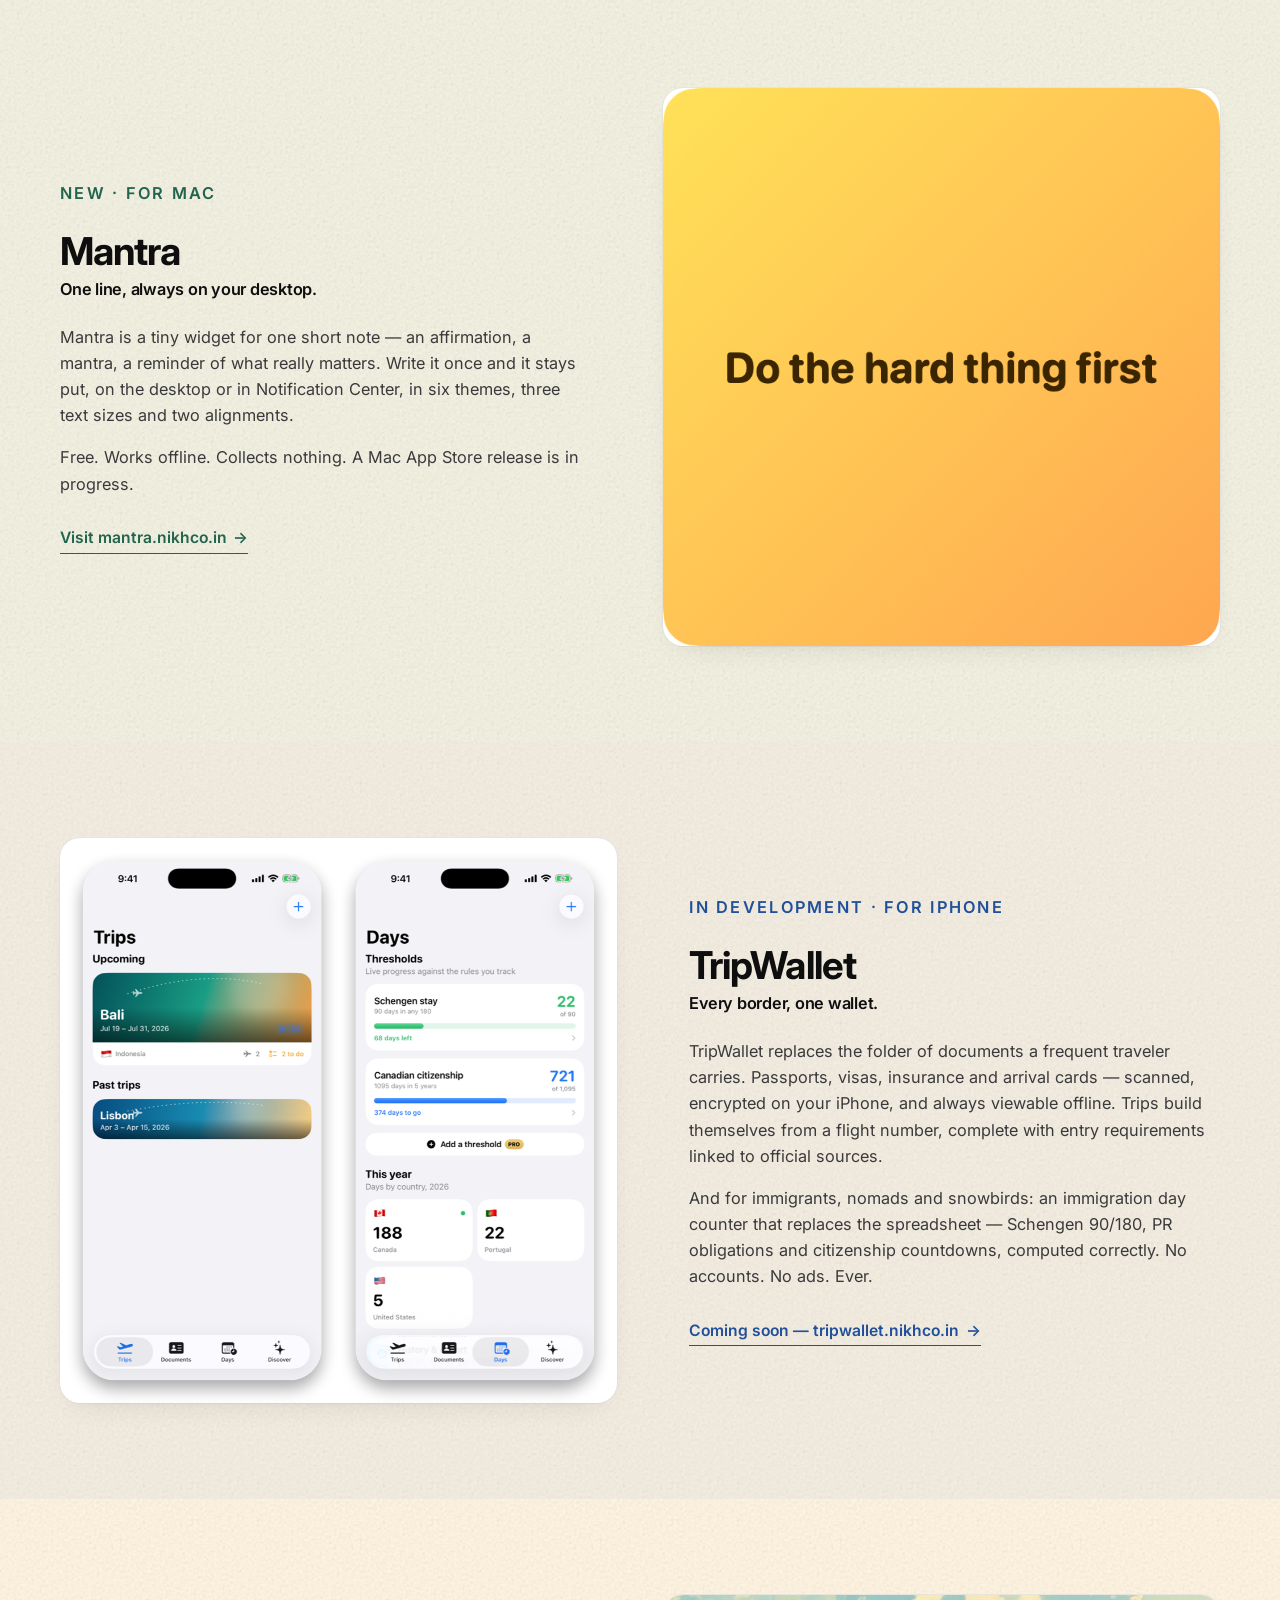
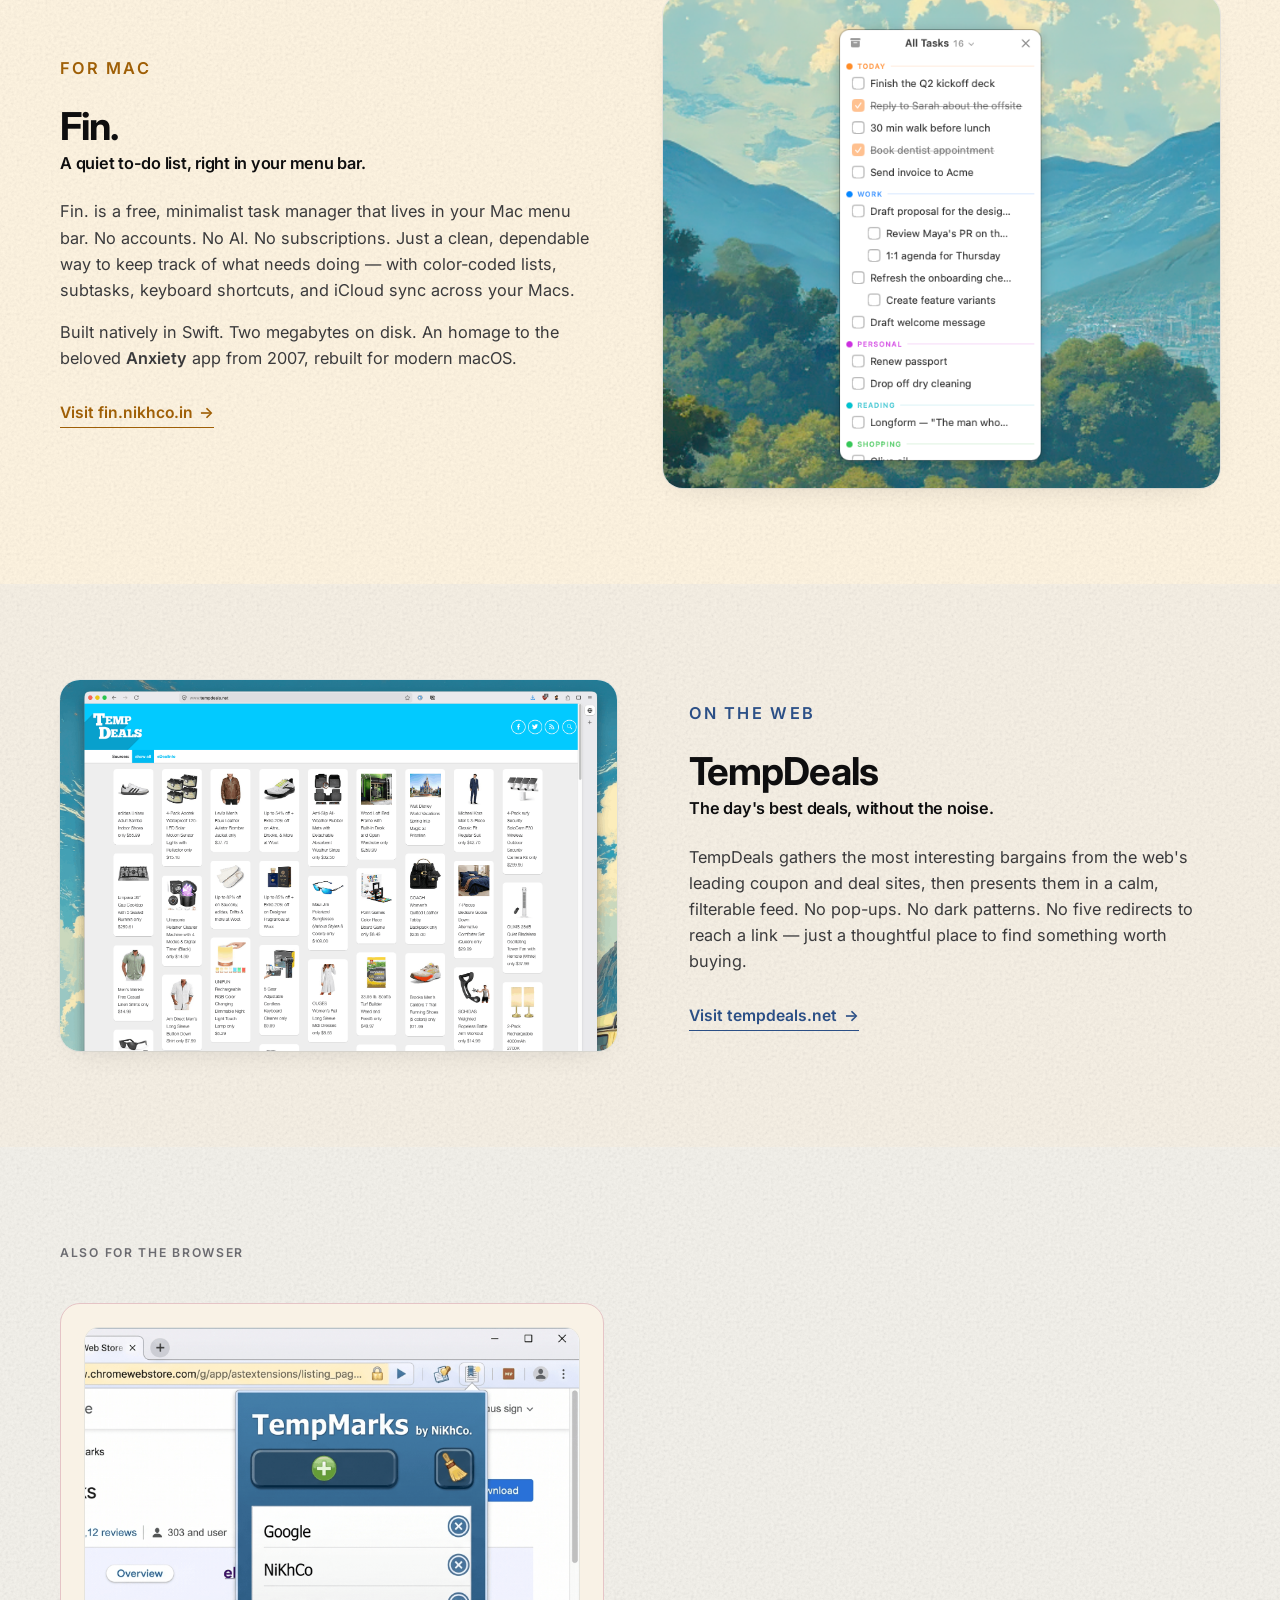
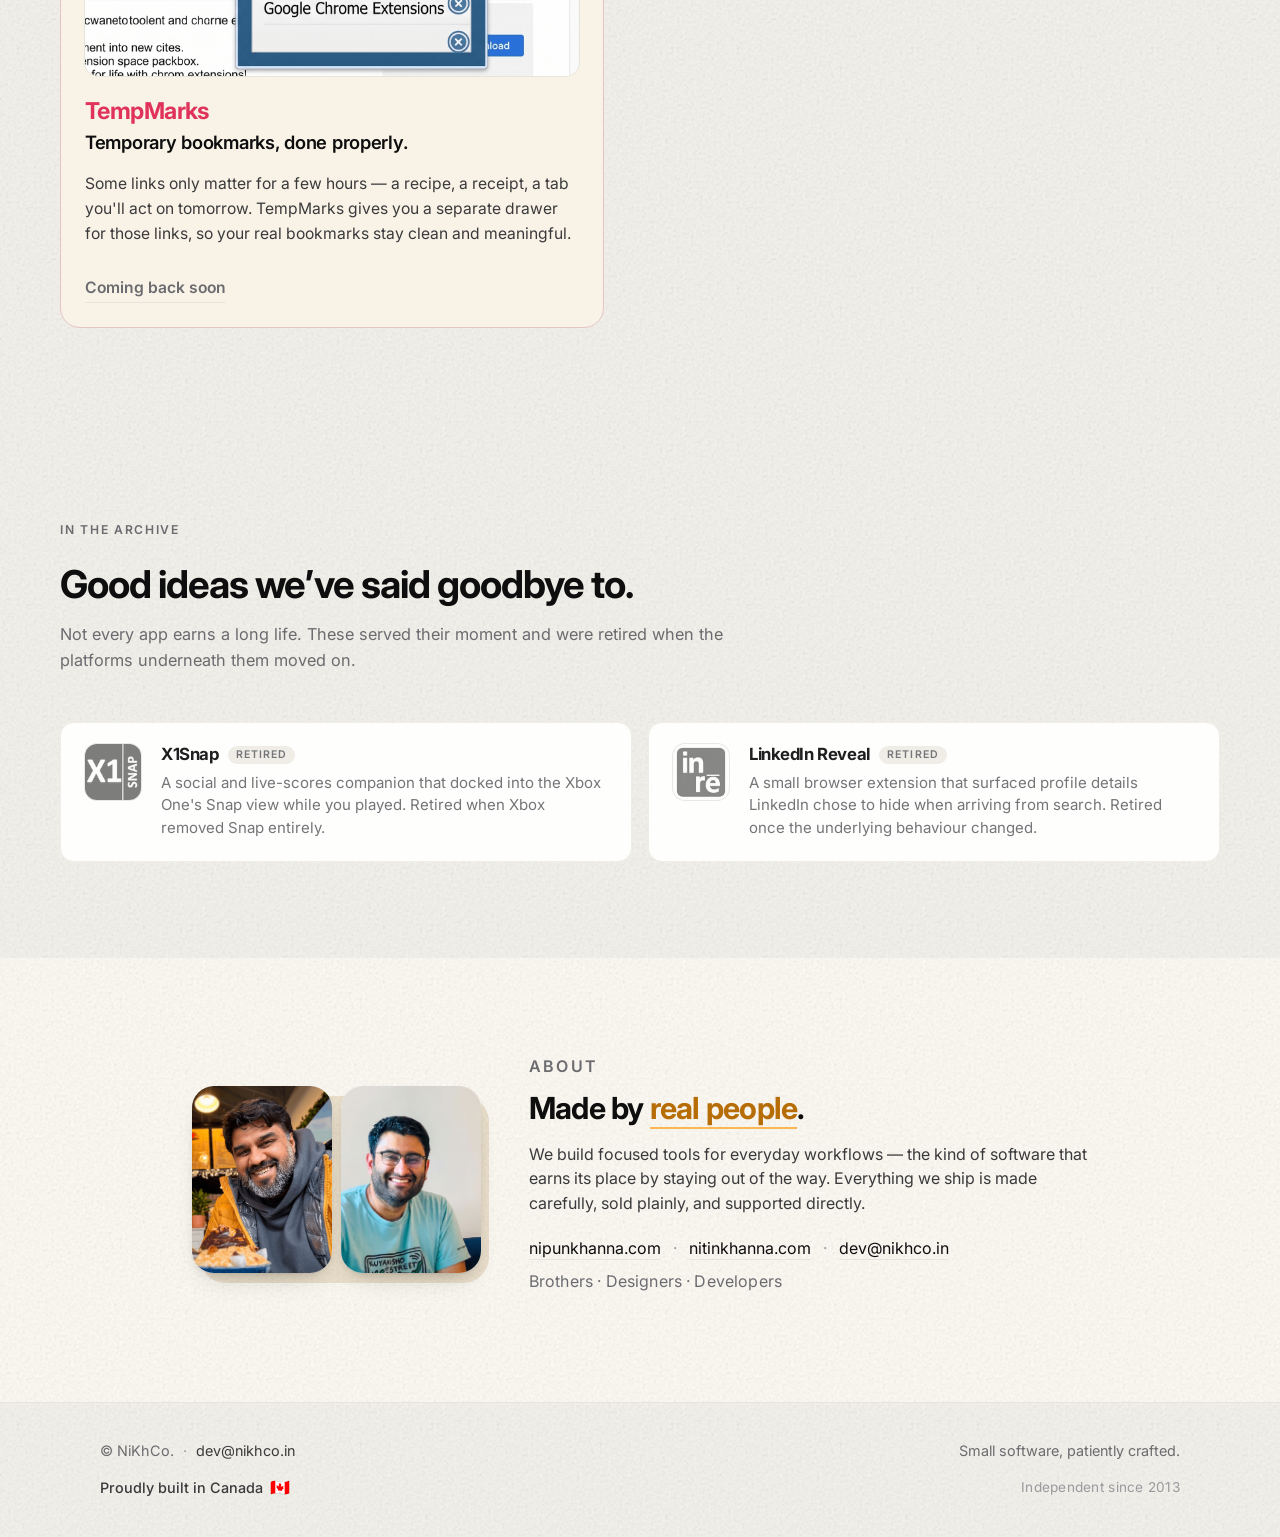
==== commit aa9a1c6a: "TempNote: link the Chrome Web Store listing The add-on passed Google's review on 2026-11-01. The fea" ====
--- a/index.html
+++ b/index.html
@@ -195,6 +195,7 @@
             "applicationCategory": "UtilitiesApplication",
             "operatingSystem": "macOS 13.0 or later; Chrome",
             "url": "https://tempnote.nikhco.in",
+            "sameAs": "https://chromewebstore.google.com/detail/tempnote/pfjcabbipckgedahfmpkkholkfifnfhp",
             "offers": { "@type": "Offer", "price": "0.00", "priceCurrency": "USD" },
             "publisher": { "@type": "Organization", "name": "NiKhCo." }
           }
@@ -439,8 +440,8 @@
             </p>
             <p>
               Free. No AI, no account, no sync. It began as a Chrome add-on in
-              2010 and is back as a native Mac app — with the add-on on its way
-              back to the Chrome Web Store too.
+              2010 and is back as a native Mac app — and the add-on is back on
+              the <a href="https://chromewebstore.google.com/detail/tempnote/pfjcabbipckgedahfmpkkholkfifnfhp" target="_blank" rel="noreferrer">Chrome Web Store</a> too.
             </p>
             <a class="learn-more" href="https://tempnote.nikhco.in" target="_blank" rel="noreferrer">
               Visit tempnote.nikhco.in <span aria-hidden="true">→</span>
--- a/styles.css
+++ b/styles.css
@@ -35,12 +35,12 @@
 
   /* Paper — the warm sheet the whole page is printed on. The washes are the
      sunlight that falls across it in the hero; the grain (below) is the
-     tooth of the paper, too fine to read as a pattern. */
+     tooth of the paper, a few pixels across so it reads on Retina. */
   --paper:        #FDF6EB;
   --hero-wash-1:  rgba(249, 168,  86, 0.58);
   --hero-wash-2:  rgba(232, 130,  80, 0.42);
   --hero-wash-3:  rgba(252, 214, 160, 0.70);
-  --grain-opacity: 0.05;
+  --grain-opacity: 0.18;
   --grain-blend:   multiply;
   /* All section grounds are warm. Each app keeps its identity through its
      accent colour instead, on eyebrows, chips and hover borders. */
@@ -63,10 +63,10 @@
   --retired-tag-fg: #6B6B70;
 
   /* The grain: a tile of monochrome fractal noise, laid over every section
-     at a few percent. It has no repeat you can see (the tile is 240px and
+     at about a fifth. It has no repeat you can see (the tile is 240px and
      the noise is stitched), so it never resolves into lines or a grid the
      way the earlier woven pattern did — it just takes the flatness off. */
-  --grain: url("data:image/svg+xml;utf8,<svg xmlns='http://www.w3.org/2000/svg' width='240' height='240'><filter id='g' x='0' y='0' width='100%25' height='100%25'><feTurbulence type='fractalNoise' baseFrequency='0.9' numOctaves='2' stitchTiles='stitch' seed='7'/><feColorMatrix type='saturate' values='0'/></filter><rect width='100%25' height='100%25' filter='url(%23g)'/></svg>");
+  --grain: url("data:image/svg+xml;utf8,<svg xmlns='http://www.w3.org/2000/svg' width='240' height='240'><filter id='g' x='0' y='0' width='100%25' height='100%25'><feTurbulence type='fractalNoise' baseFrequency='0.35' numOctaves='3' stitchTiles='stitch' seed='7'/><feColorMatrix type='saturate' values='0'/></filter><rect width='100%25' height='100%25' filter='url(%23g)'/></svg>");
 }
 
 [data-theme="dark"] {
@@ -100,7 +100,7 @@
   --hero-wash-1:  rgba(206, 120, 44, 0.34);
   --hero-wash-2:  rgba(158,  82, 38, 0.26);
   --hero-wash-3:  rgba(126,  80, 36, 0.24);
-  --grain-opacity: 0.045;
+  --grain-opacity: 0.16;
   --grain-blend:   screen;
   --tint-fin:   #1E170F;
   --tint-knob:  #1B1508;
@@ -553,6 +553,8 @@
 
 .feature-body p + p { margin-top: 1rem; }
 .feature-body p { font-size: 1.02rem; }
+.feature-body p a { color: var(--section-accent); text-decoration: underline; text-decoration-thickness: 1px; text-underline-offset: 3px; }
+.feature-body p a:hover { text-decoration-thickness: 2px; }
 
 .learn-more {
   display: inline-flex;
